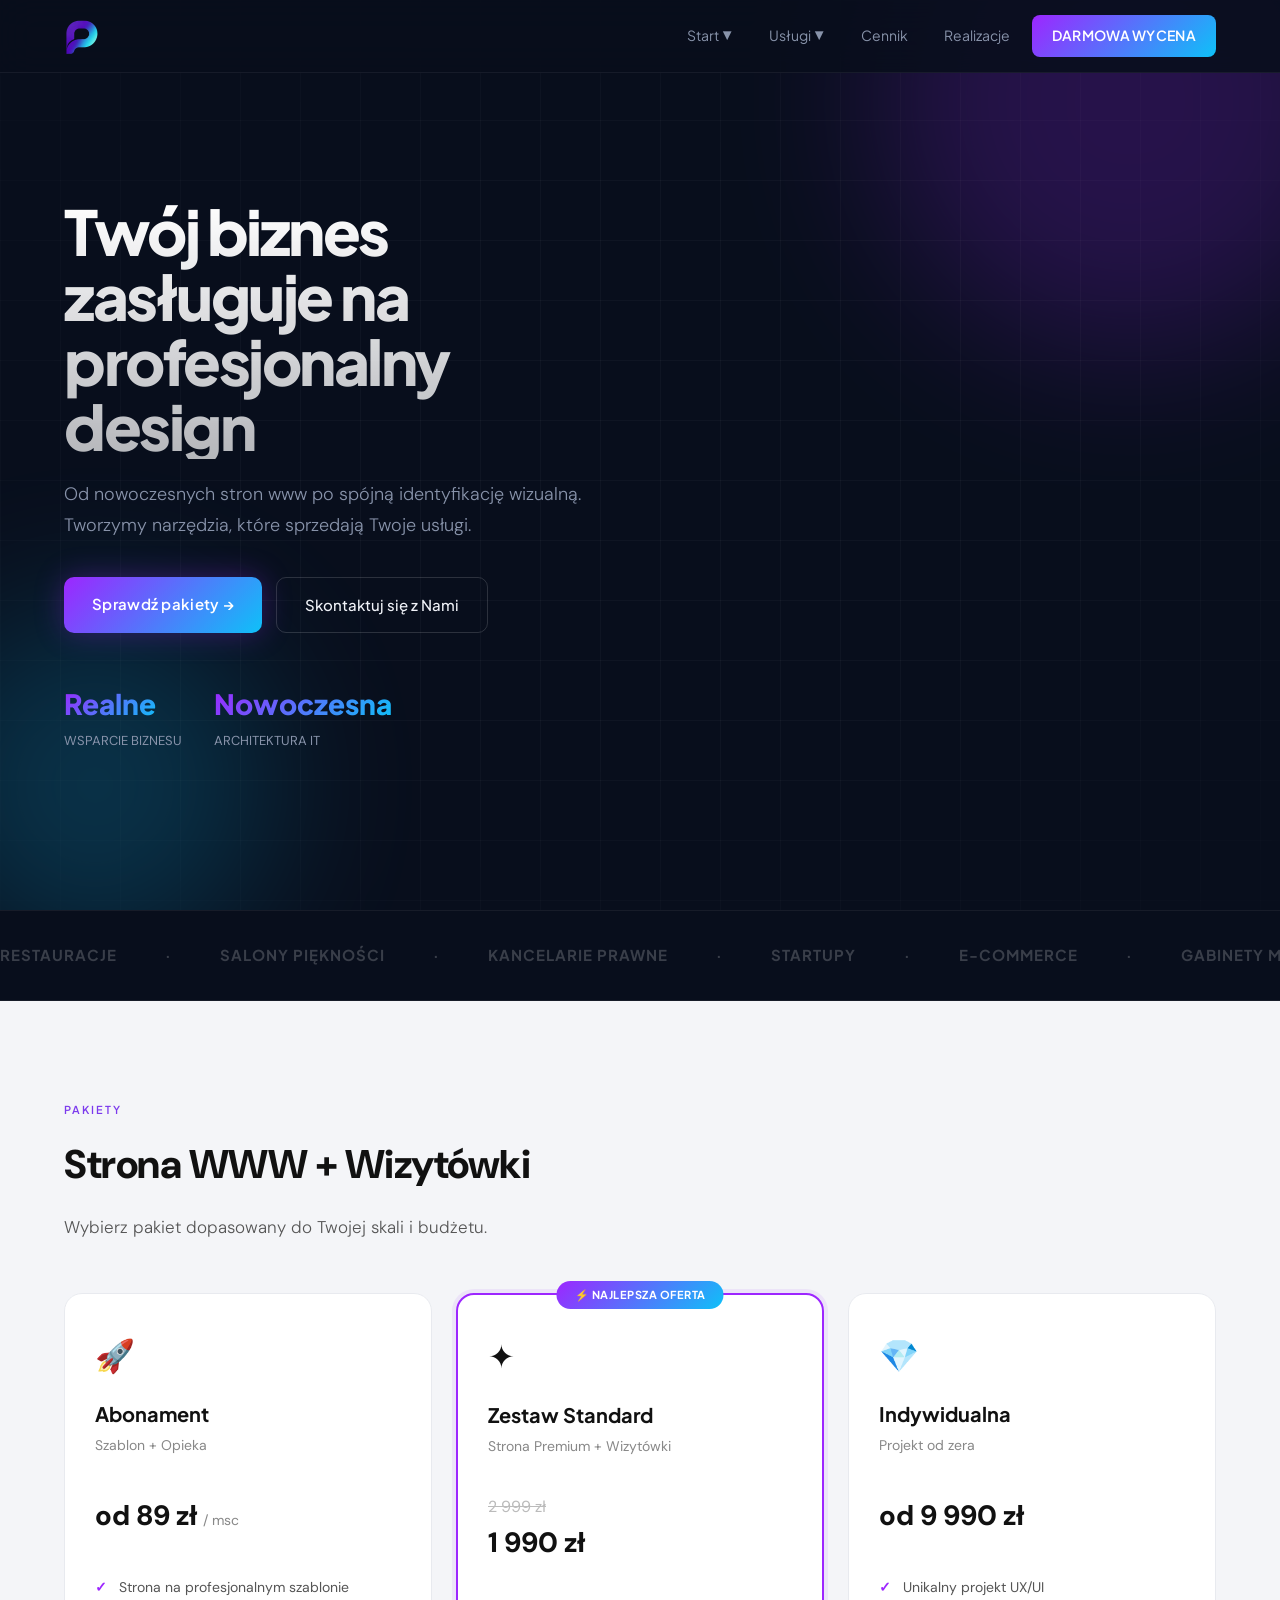
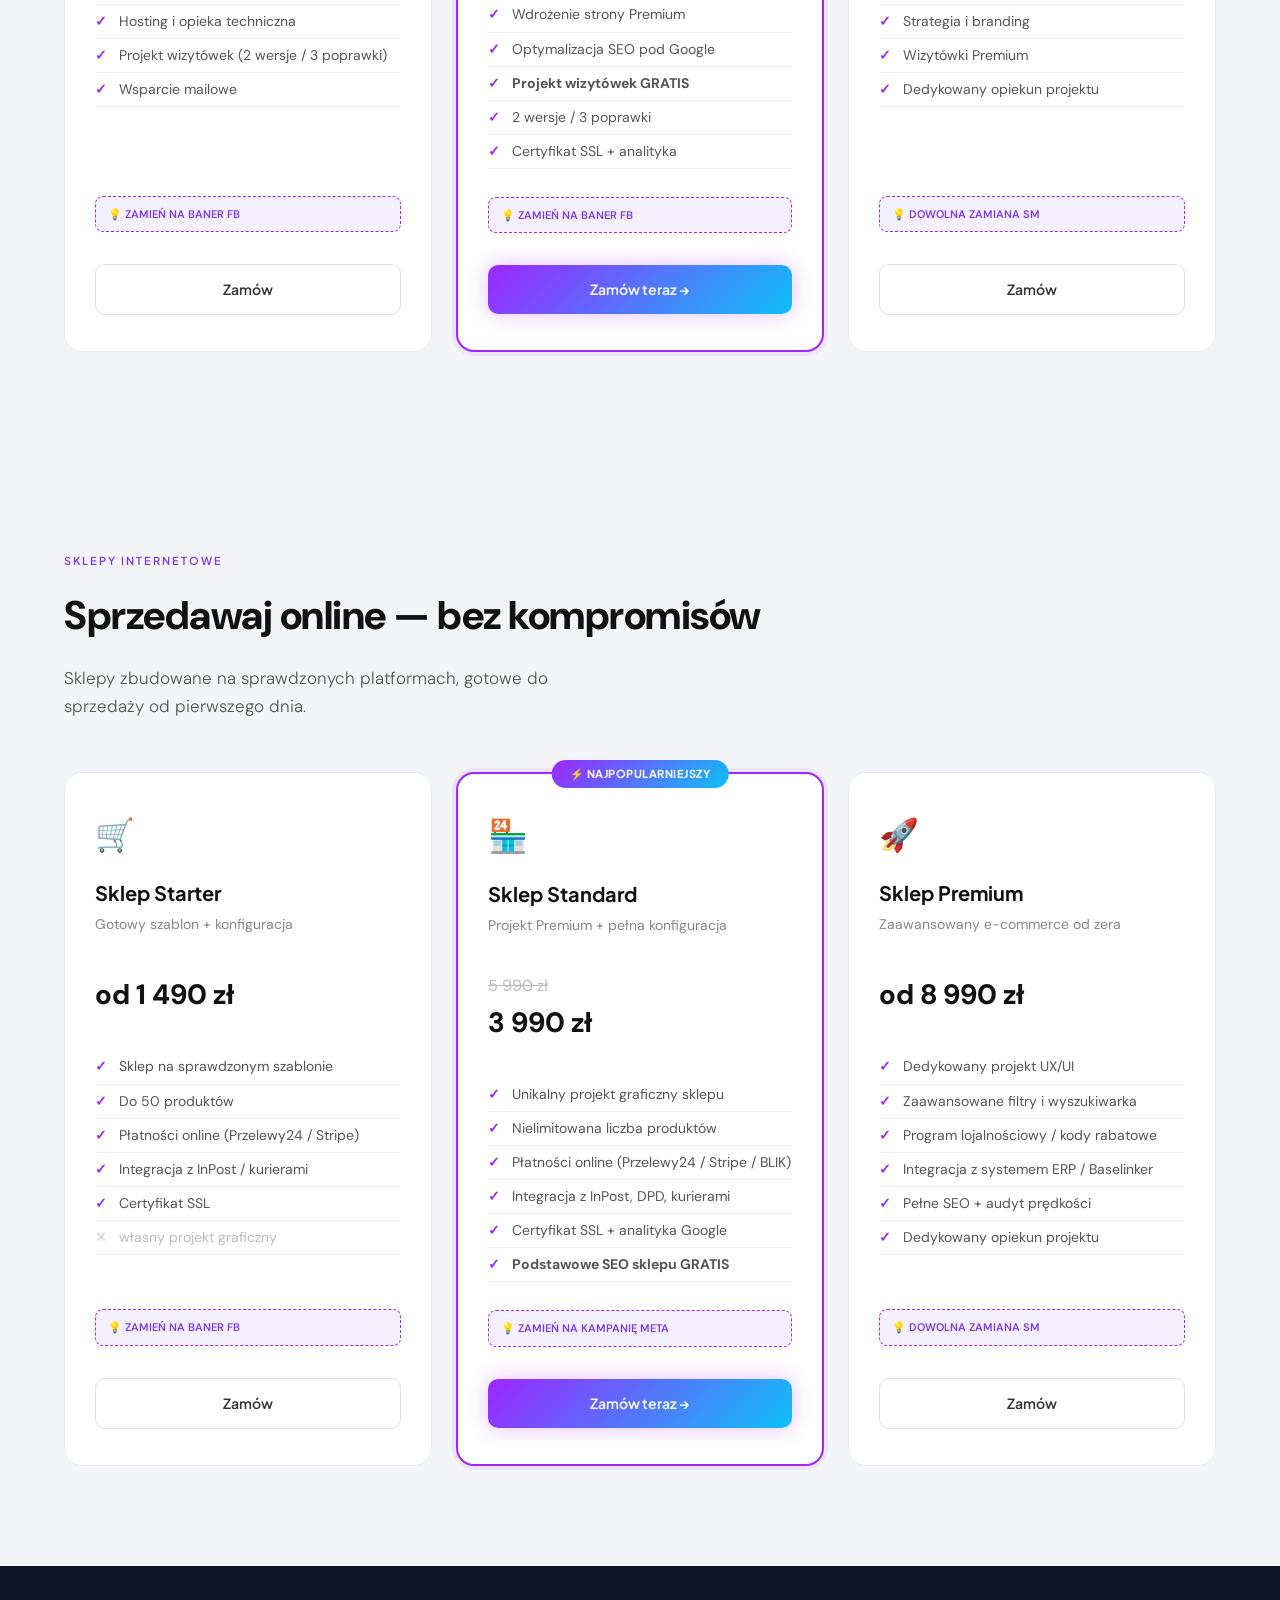
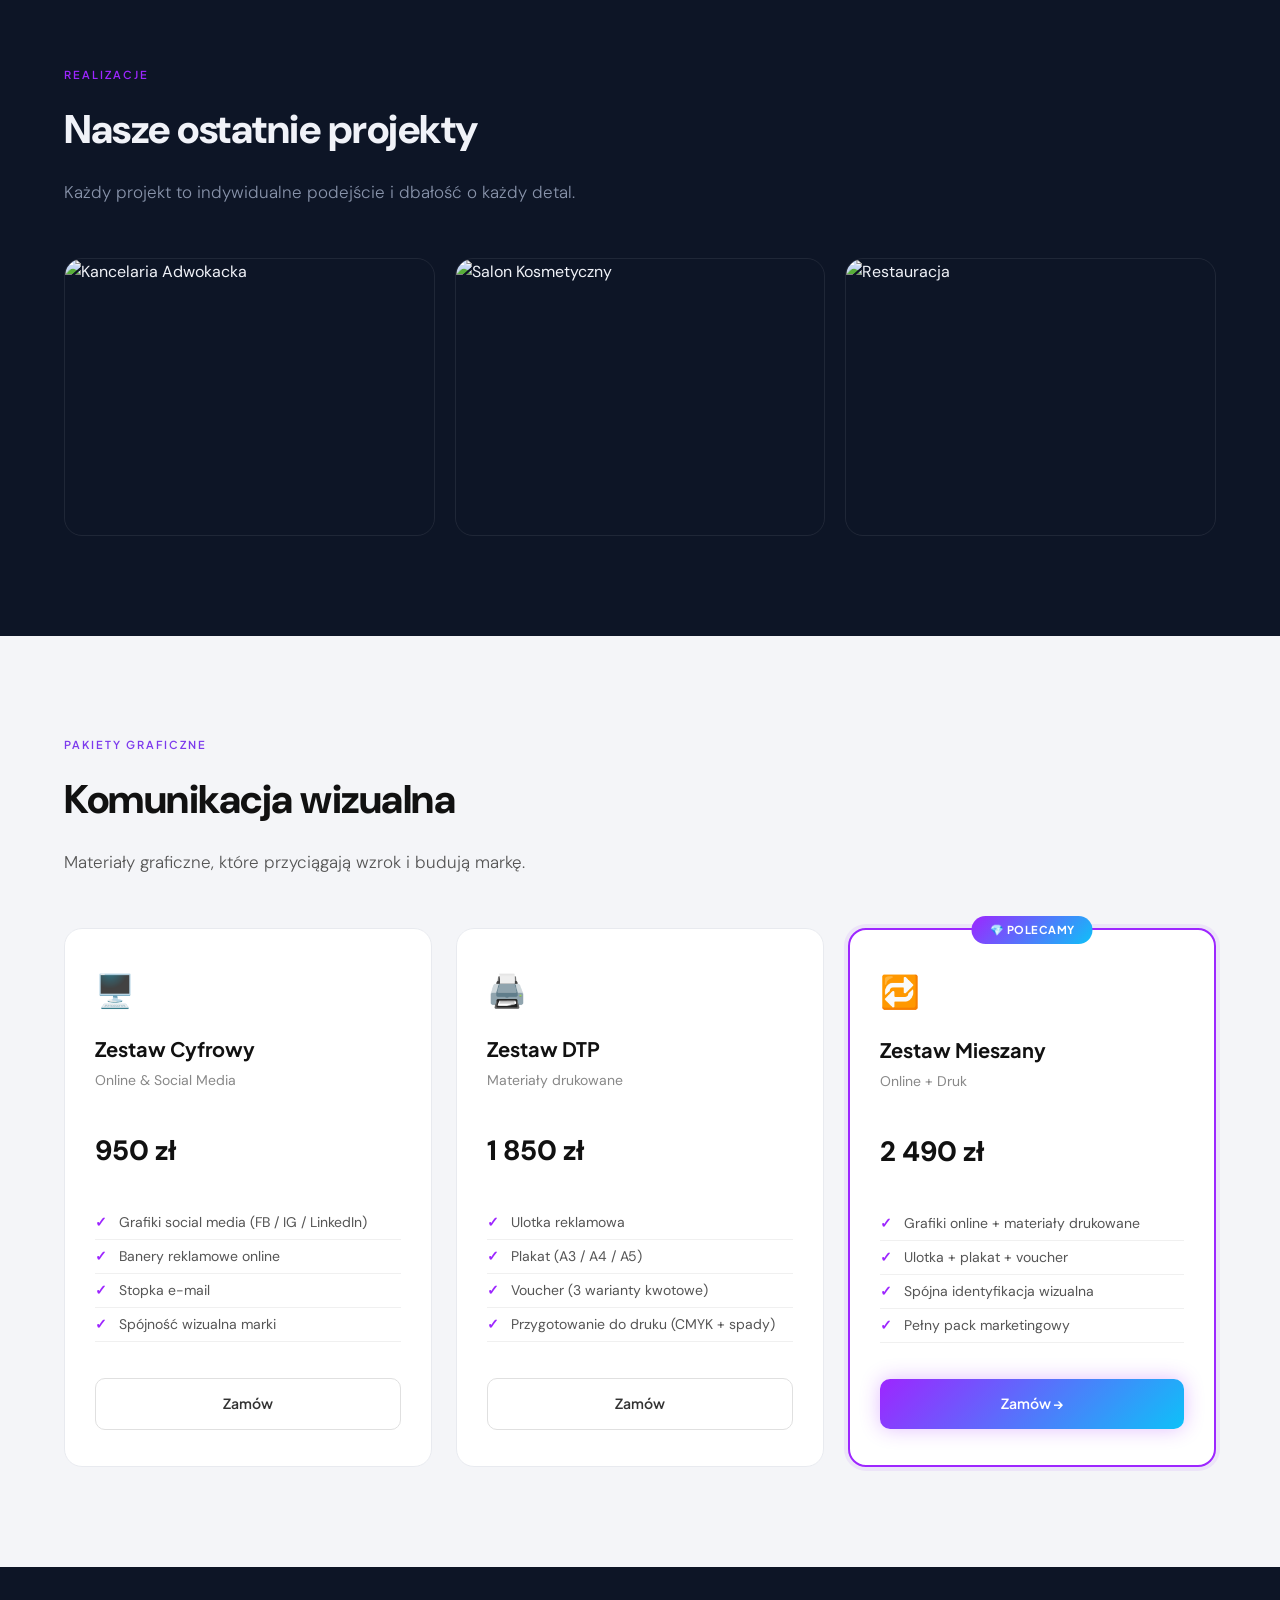
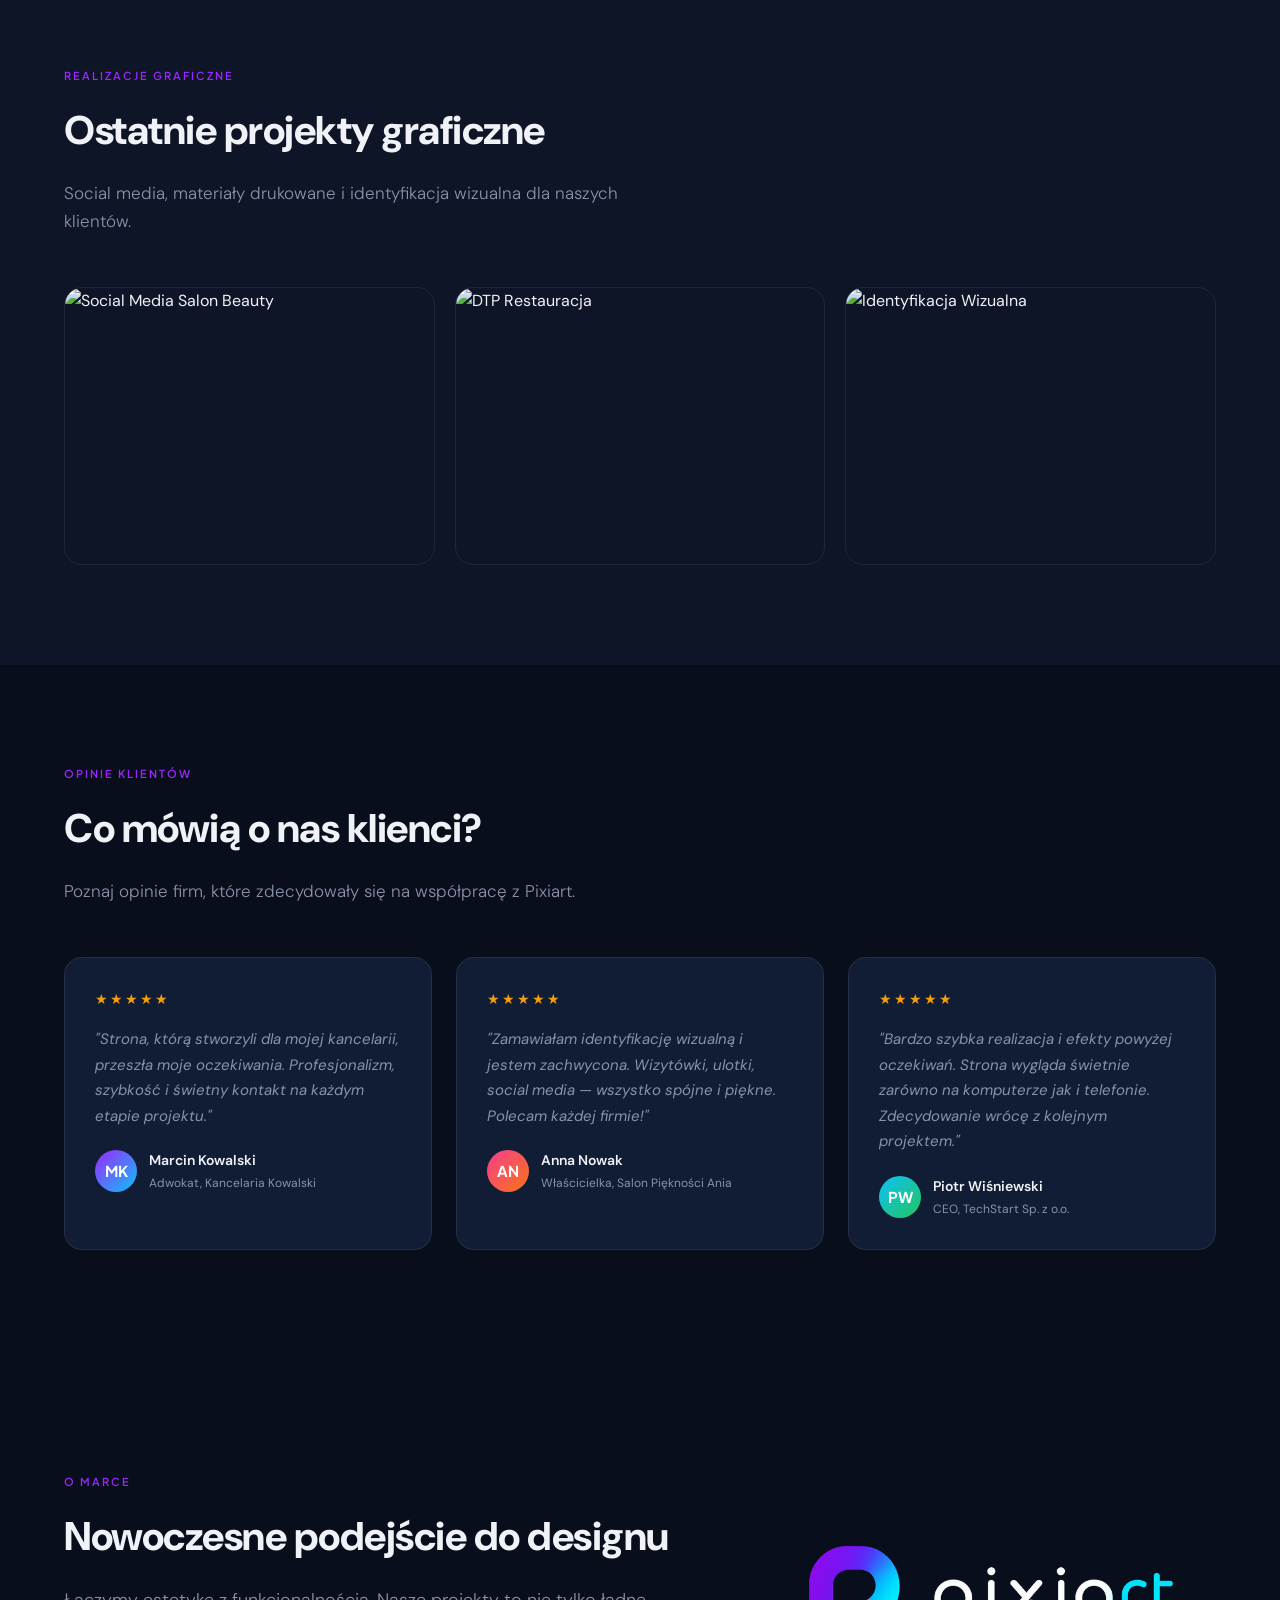
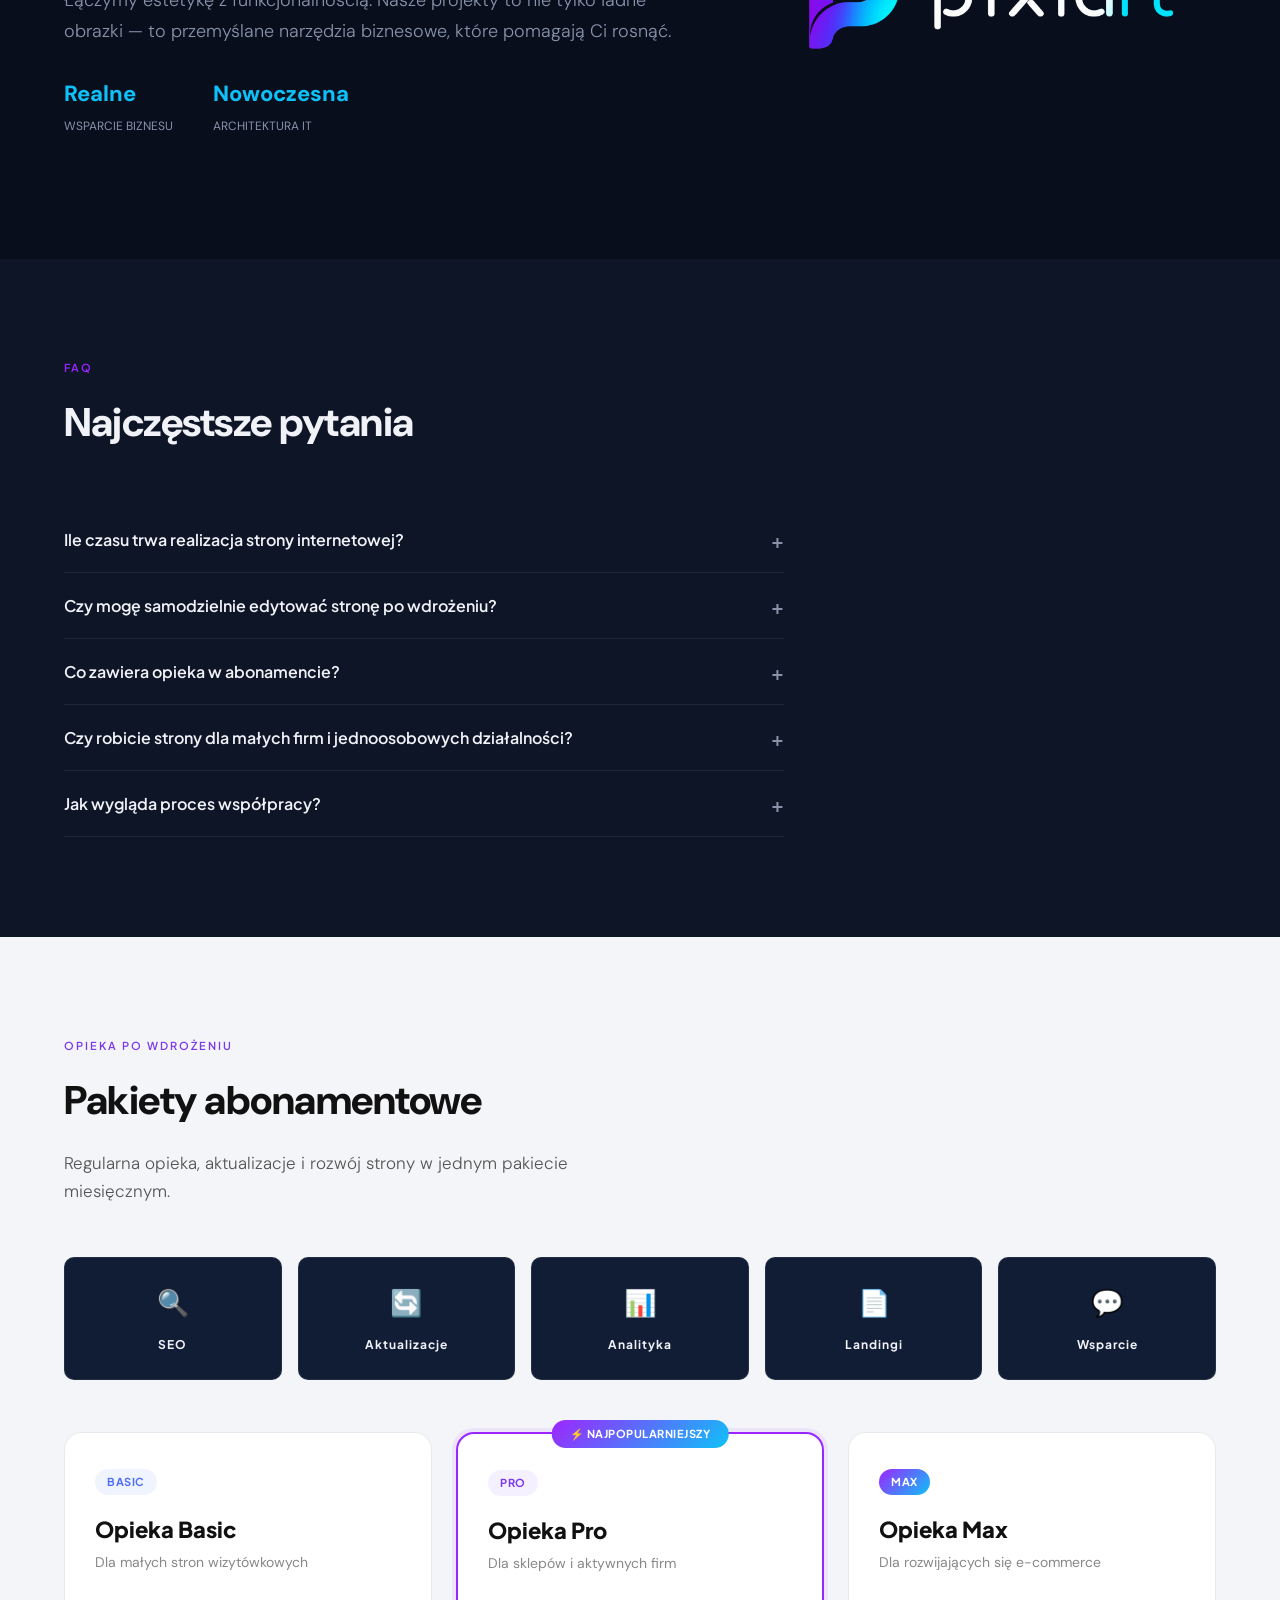
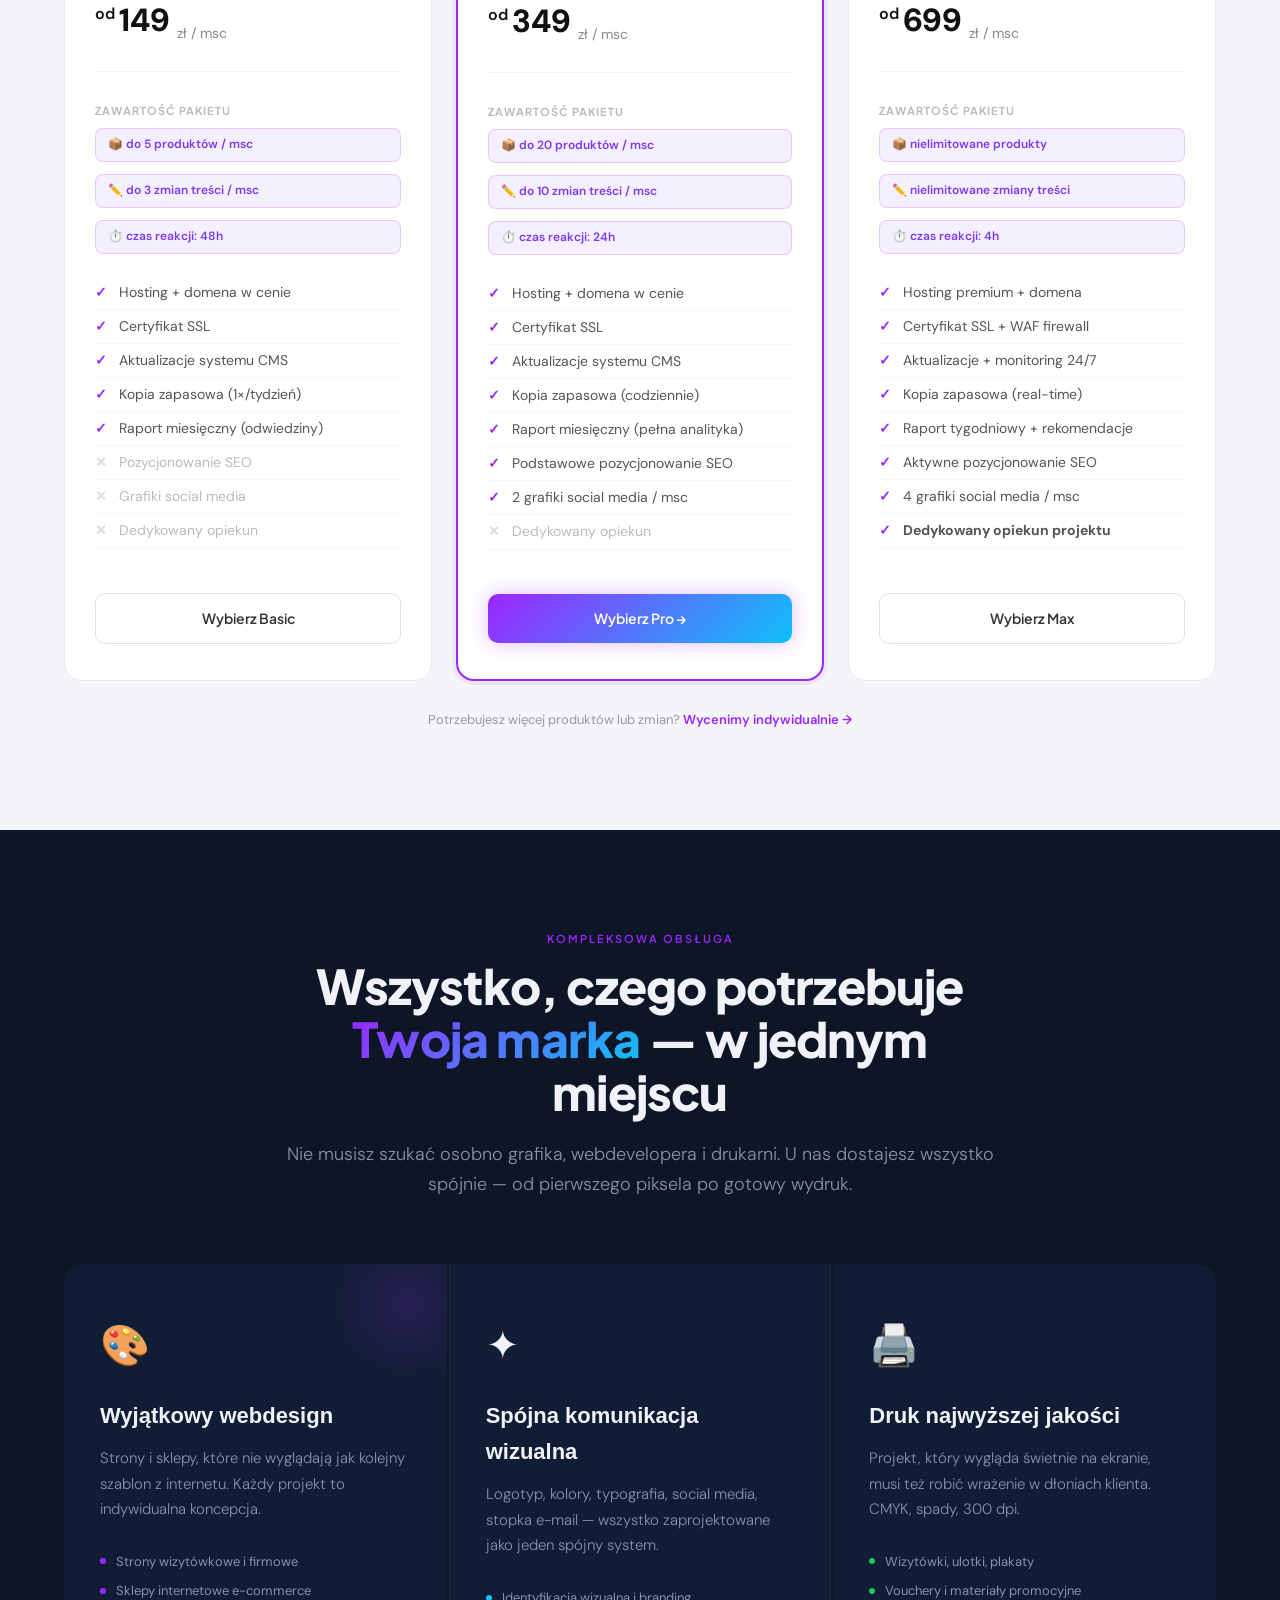
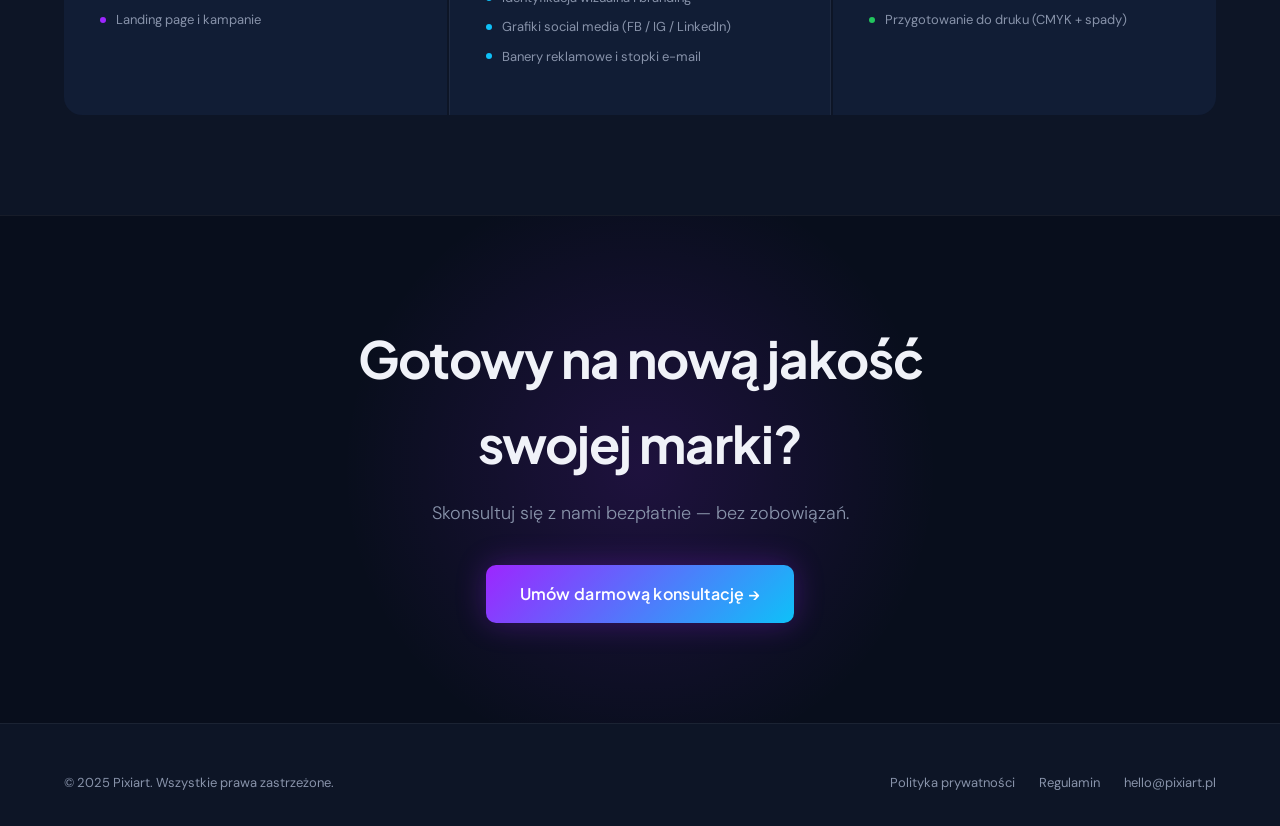
==== index.html @ 63eefca2 "no message" ====
<!DOCTYPE html>
<html lang="pl">
<head>
  <meta charset="UTF-8">
  <meta name="viewport" content="width=device-width, initial-scale=1.0">
  <meta name="description" content="Pixiart — profesjonalne strony www, identyfikacja wizualna i grafika dla firm. Nowoczesny design, który sprzedaje Twoje usługi.">
  <title>Pixiart — Design, który sprzedaje</title>
  <link rel="stylesheet" href="style.css">
</head>
<body>

<nav class="nav" id="nav">
  <div class="nav__inner">
    <a href="index.html" class="logo">
      <img src="images/sygnet.png" alt="Pixiart Logo">
    </a>
    <ul class="nav__menu">
      <li class="nav__item">
        <a href="index.html" class="nav__link">Start <small>▼</small></a>
        <ul class="dropdown-menu">
          <li><a href="#oferta">Strony WWW</a></li>
          <li><a href="#sklepy">Sklepy Online</a></li>
          <li><a href="#portfolio">Portfolio</a></li>
          <li><a href="#komunikacja">Grafika + Druk</a></li>
          <li><a href="#opinie">Opinie</a></li>
          <li><a href="#faq">Najczęstsze pytania</a></li>
          <li><a href="#wsparcie">Opieka po wdrożeniu</a></li>
        </ul>
      </li>
      <li class="nav__item">
        <a href="#" class="nav__link">Usługi <small>▼</small></a>
        <ul class="dropdown-menu">
          <li><a href="strony.html">Projektowanie Stron</a></li>
          <li><a href="sklepy.html">Sklepy E-commerce</a></li>
          <li><a href="identyfikacja.html">Grafika + Druk</a></li>
        </ul>
      </li>
      <li><a href="cennik.html" class="nav__link">Cennik</a></li>
      <li><a href="realizacje.html" class="nav__link">Realizacje</a></li>
      <li><a href="kontakt.html" class="nav__link nav__cta">DARMOWA WYCENA</a></li>
    </ul>
    <button class="hamburger" id="hamburger" aria-label="Menu">
      <span></span><span></span><span></span>
    </button>
  </div>
</nav>

<div class="mobile-menu" id="mobile-menu">
  <div style="padding:20px;border-bottom:1px solid rgba(255,255,255,0.1);margin-bottom:10px;">
    <small style="color:var(--blue);text-transform:uppercase;letter-spacing:1px;">Menu</small>
  </div>
  <a href="strony.html" class="mob-link">Strony WWW</a>
  <a href="sklepy.html" class="mob-link">Sklepy Online</a>
  <a href="identyfikacja.html" class="mob-link">Grafika + Druk</a>
  <a href="realizacje.html" class="mob-link">Realizacje</a>
  <a href="wsparcie.html" class="mob-link">Opieka i Wsparcie</a>
  <a href="#faq" class="mob-link">FAQ</a>
  <div style="margin-top:20px;padding:0 20px;">
    <a href="kontakt.html" class="mob-cta">KONTAKT →</a>
  </div>
</div>

<!-- HERO -->
<main>
<section class="hero hero--home">
  <div class="hero-bg">
    <div class="hero-orb hero-orb-1"></div>
    <div class="hero-orb hero-orb-2"></div>
    <div class="hero-grid"></div>
  </div>
  <div class="container">
    <div class="hero__inner">
      <div>
        <h1>Twój biznes zasługuje na profesjonalny design</h1>
        <p class="hero__sub">Od nowoczesnych stron www po spójną identyfikację wizualną.<br>Tworzymy narzędzia, które sprzedają Twoje usługi.</p>
        <div class="hero__actions">
          <a href="#oferta" class="btn-primary">Sprawdź pakiety →</a>
          <a href="kontakt.html" class="btn-ghost">Skontaktuj się z Nami</a>
        </div>
        <div class="hero__stats">
          <div>
            <div class="hero__stat-num"><span>Realne</span></div>
            <div class="hero__stat-label">WSPARCIE BIZNESU</div>
          </div>
          <div>
            <div class="hero__stat-num"><span>Nowoczesna</span></div>
            <div class="hero__stat-label">ARCHITEKTURA IT</div>
          </div>
        </div>
      </div>
      <div class="hero__visual" id="canvas-container"></div>
    </div>
  </div>
</section>

<!-- LOGOS -->
<div class="logos-bar">
  <div class="logos-track">
    <span>RESTAURACJE</span><span>·</span>
    <span>SALONY PIĘKNOŚCI</span><span>·</span>
    <span>KANCELARIE PRAWNE</span><span>·</span>
    <span>STARTUPY</span><span>·</span>
    <span>E-COMMERCE</span><span>·</span>
    <span>GABINETY MEDYCZNE</span><span>·</span>
    <span>ARCHITEKCI</span><span>·</span>
    <span>AGENCJE</span><span>·</span>
    <span>RESTAURACJE</span><span>·</span>
    <span>SALONY PIĘKNOŚCI</span><span>·</span>
    <span>KANCELARIE PRAWNE</span><span>·</span>
    <span>STARTUPY</span><span>·</span>
    <span>E-COMMERCE</span><span>·</span>
    <span>GABINETY MEDYCZNE</span><span>·</span>
    <span>ARCHITEKCI</span><span>·</span>
    <span>AGENCJE</span><span>·</span>
  </div>
</div>

<!-- PAKIETY WWW -->
<section class="light" id="oferta">
  <div class="container">
    <div class="reveal">
      <div class="sec-label">Pakiety</div>
      <div class="sec-title">Strona WWW + Wizytówki</div>
      <p class="sec-sub">Wybierz pakiet dopasowany do Twojej skali i budżetu.</p>
    </div>
    <div class="cards-grid reveal">
      <div class="card">
        <div class="card-icon">🚀</div>
        <h3>Abonament</h3>
        <p class="muted">Szablon + Opieka</p>
        <div class="price">od 89 zł <span style="font-size:14px;font-weight:400;color:#888">/ msc</span></div>
        <ul>
          <li>Strona na profesjonalnym szablonie</li>
          <li>Hosting i opieka techniczna</li>
          <li>Projekt wizytówek (2 wersje / 3 poprawki)</li>
          <li>Wsparcie mailowe</li>
        </ul>
        <div class="exchange">💡 ZAMIEŃ NA BANER FB</div>
        <a href="kontakt.html" class="card-btn">Zamów</a>
      </div>
      <div class="card card--featured">
        <div class="badge-top">⚡ NAJLEPSZA OFERTA</div>
        <div class="card-icon">✦</div>
        <h3>Zestaw Standard</h3>
        <p class="muted">Strona Premium + Wizytówki</p>
        <div class="price">
          <span class="old">2 999 zł</span>
          1 990 zł
        </div>
        <ul>
          <li>Wdrożenie strony Premium</li>
          <li>Optymalizacja SEO pod Google</li>
          <li><strong>Projekt wizytówek GRATIS</strong></li>
          <li>2 wersje / 3 poprawki</li>
          <li>Certyfikat SSL + analityka</li>
        </ul>
        <div class="exchange">💡 ZAMIEŃ NA BANER FB</div>
        <a href="kontakt.html" class="card-btn card-btn--primary">Zamów teraz →</a>
      </div>
      <div class="card">
        <div class="card-icon">💎</div>
        <h3>Indywidualna</h3>
        <p class="muted">Projekt od zera</p>
        <div class="price">od 9 990 zł</div>
        <ul>
          <li>Unikalny projekt UX/UI</li>
          <li>Strategia i branding</li>
          <li>Wizytówki Premium</li>
          <li>Dedykowany opiekun projektu</li>
        </ul>
        <div class="exchange">💡 DOWOLNA ZAMIANA SM</div>
        <a href="kontakt.html" class="card-btn">Zamów</a>
      </div>
    </div>
  </div>
</section>

<!-- SKLEPY INTERNETOWE -->
<section class="light" id="sklepy">
  <div class="container">
    <div class="reveal">
      <div class="sec-label">Sklepy internetowe</div>
      <div class="sec-title">Sprzedawaj online — bez kompromisów</div>
      <p class="sec-sub">Sklepy zbudowane na sprawdzonych platformach, gotowe do sprzedaży od pierwszego dnia.</p>
    </div>
    <div class="cards-grid reveal">
      <div class="card">
        <div class="card-icon">🛒</div>
        <h3>Sklep Starter</h3>
        <p class="muted">Gotowy szablon + konfiguracja</p>
        <div class="price">od 1 490 zł</div>
        <ul>
          <li>Sklep na sprawdzonym szablonie</li>
          <li>Do 50 produktów</li>
          <li>Płatności online (Przelewy24 / Stripe)</li>
          <li>Integracja z InPost / kurierami</li>
          <li>Certyfikat SSL</li>
          <li class="no">własny projekt graficzny</li>
        </ul>
        <div class="exchange">💡 ZAMIEŃ NA BANER FB</div>
        <a href="kontakt.html" class="card-btn">Zamów</a>
      </div>
      <div class="card card--featured">
        <div class="badge-top">⚡ NAJPOPULARNIEJSZY</div>
        <div class="card-icon">🏪</div>
        <h3>Sklep Standard</h3>
        <p class="muted">Projekt Premium + pełna konfiguracja</p>
        <div class="price">
          <span class="old">5 990 zł</span>
          3 990 zł
        </div>
        <ul>
          <li>Unikalny projekt graficzny sklepu</li>
          <li>Nielimitowana liczba produktów</li>
          <li>Płatności online (Przelewy24 / Stripe / BLIK)</li>
          <li>Integracja z InPost, DPD, kurierami</li>
          <li>Certyfikat SSL + analityka Google</li>
          <li><strong>Podstawowe SEO sklepu GRATIS</strong></li>
        </ul>
        <div class="exchange">💡 ZAMIEŃ NA KAMPANIĘ META</div>
        <a href="kontakt.html" class="card-btn card-btn--primary">Zamów teraz →</a>
      </div>
      <div class="card">
        <div class="card-icon">🚀</div>
        <h3>Sklep Premium</h3>
        <p class="muted">Zaawansowany e-commerce od zera</p>
        <div class="price">od 8 990 zł</div>
        <ul>
          <li>Dedykowany projekt UX/UI</li>
          <li>Zaawansowane filtry i wyszukiwarka</li>
          <li>Program lojalnościowy / kody rabatowe</li>
          <li>Integracja z systemem ERP / Baselinker</li>
          <li>Pełne SEO + audyt prędkości</li>
          <li>Dedykowany opiekun projektu</li>
        </ul>
        <div class="exchange">💡 DOWOLNA ZAMIANA SM</div>
        <a href="kontakt.html" class="card-btn">Zamów</a>
      </div>
    </div>
  </div>
</section>

<!-- PORTFOLIO -->
<section class="portfolio" id="portfolio">
  <div class="container">
    <div class="reveal">
      <div class="sec-label">Realizacje</div>
      <div class="sec-title">Nasze ostatnie projekty</div>
      <p class="sec-sub" style="color:var(--muted)">Każdy projekt to indywidualne podejście i dbałość o każdy detal.</p>
    </div>
    <div class="portfolio-grid reveal">
      <div class="portfolio-item">
        <img class="portfolio-img" src="https://images.unsplash.com/photo-1589829545856-d10d557cf95f?w=600&q=80" alt="Kancelaria Adwokacka">
        <div class="portfolio-overlay">
          <div class="portfolio-tag">Strona WWW</div>
          <h4>Kancelaria Adwokacka</h4>
          <p>Landing page + system rezerwacji</p>
        </div>
      </div>
      <div class="portfolio-item">
        <img class="portfolio-img" src="https://images.unsplash.com/photo-1522337360788-8b13dee7a37e?w=600&q=80" alt="Salon Kosmetyczny">
        <div class="portfolio-overlay">
          <div class="portfolio-tag">E-commerce</div>
          <h4>Salon Kosmetyczny</h4>
          <p>Sklep online + identyfikacja wizualna</p>
        </div>
      </div>
      <div class="portfolio-item">
        <img class="portfolio-img" src="https://images.unsplash.com/photo-1414235077428-338989a2e8c0?w=600&q=80" alt="Restauracja">
        <div class="portfolio-overlay">
          <div class="portfolio-tag">Branding</div>
          <h4>Restauracja</h4>
          <p>Identyfikacja wizualna 360°</p>
        </div>
      </div>
    </div>
  </div>
</section>

<!-- GRAFIKA -->
<section class="light" id="komunikacja">
  <div class="container">
    <div class="reveal">
      <div class="sec-label">Pakiety graficzne</div>
      <div class="sec-title">Komunikacja wizualna</div>
      <p class="sec-sub">Materiały graficzne, które przyciągają wzrok i budują markę.</p>
    </div>
    <div class="grafika-cards reveal">
      <div class="card">
        <div class="card-icon">🖥️</div>
        <h3>Zestaw Cyfrowy</h3>
        <p class="muted">Online & Social Media</p>
        <div class="price">950 zł</div>
        <ul>
          <li>Grafiki social media (FB / IG / LinkedIn)</li>
          <li>Banery reklamowe online</li>
          <li>Stopka e-mail</li>
          <li>Spójność wizualna marki</li>
        </ul>
        <a href="kontakt.html" class="card-btn">Zamów</a>
      </div>
      <div class="card">
        <div class="card-icon">🖨️</div>
        <h3>Zestaw DTP</h3>
        <p class="muted">Materiały drukowane</p>
        <div class="price">1 850 zł</div>
        <ul>
          <li>Ulotka reklamowa</li>
          <li>Plakat (A3 / A4 / A5)</li>
          <li>Voucher (3 warianty kwotowe)</li>
          <li>Przygotowanie do druku (CMYK + spady)</li>
        </ul>
        <a href="kontakt.html" class="card-btn">Zamów</a>
      </div>
      <div class="card card--featured">
        <div class="badge-top">💎 POLECAMY</div>
        <div class="card-icon">🔁</div>
        <h3>Zestaw Mieszany</h3>
        <p class="muted">Online + Druk</p>
        <div class="price">2 490 zł</div>
        <ul>
          <li>Grafiki online + materiały drukowane</li>
          <li>Ulotka + plakat + voucher</li>
          <li>Spójna identyfikacja wizualna</li>
          <li>Pełny pack marketingowy</li>
        </ul>
        <a href="kontakt.html" class="card-btn card-btn--primary">Zamów →</a>
      </div>
    </div>
  </div>
</section>

<!-- PORTFOLIO GRAFIKA -->
<section class="portfolio" id="portfolio-grafika">
  <div class="container">
    <div class="reveal">
      <div class="sec-label">Realizacje graficzne</div>
      <div class="sec-title">Ostatnie projekty graficzne</div>
      <p class="sec-sub" style="color:var(--muted)">Social media, materiały drukowane i identyfikacja wizualna dla naszych klientów.</p>
    </div>
    <div class="portfolio-grid reveal">
      <div class="portfolio-item">
        <img class="portfolio-img" src="https://images.unsplash.com/photo-1611532736597-de2d4265fba3?w=600&q=80" alt="Social Media Salon Beauty">
        <div class="portfolio-overlay">
          <div class="portfolio-tag">Social Media</div>
          <h4>Zestaw Cyfrowy — Salon Beauty</h4>
          <p>FB / IG / LinkedIn + stopka e-mail</p>
        </div>
      </div>
      <div class="portfolio-item">
        <img class="portfolio-img" src="https://images.unsplash.com/photo-1572021335469-31706a17aaef?w=600&q=80" alt="DTP Restauracja">
        <div class="portfolio-overlay">
          <div class="portfolio-tag">DTP / Druk</div>
          <h4>Zestaw DTP — Restauracja</h4>
          <p>Ulotka A5 + voucher + plakat</p>
        </div>
      </div>
      <div class="portfolio-item">
        <img class="portfolio-img" src="https://images.unsplash.com/photo-1634084462412-b54873c0a56d?w=600&q=80" alt="Identyfikacja Wizualna">
        <div class="portfolio-overlay">
          <div class="portfolio-tag">Branding</div>
          <h4>Identyfikacja wizualna — Gabinet</h4>
          <p>Logo + kolory + wizytówki + social media</p>
        </div>
      </div>
    </div>
  </div>
</section>

<!-- OPINIE -->
<section class="reviews" id="opinie">
  <div class="container">
    <div class="reveal">
      <div class="sec-label">Opinie klientów</div>
      <div class="sec-title">Co mówią o nas klienci?</div>
      <p class="sec-sub" style="color:var(--muted)">Poznaj opinie firm, które zdecydowały się na współpracę z Pixiart.</p>
    </div>
    <div class="reviews-grid reveal">
      <div class="review-card">
        <div class="stars">★★★★★</div>
        <p class="review-text">"Strona, którą stworzyli dla mojej kancelarii, przeszła moje oczekiwania. Profesjonalizm, szybkość i świetny kontakt na każdym etapie projektu."</p>
        <div class="reviewer">
          <div class="reviewer-avatar" style="background:linear-gradient(135deg,#9d26ff,#0ec1f8)">MK</div>
          <div>
            <div class="reviewer-name">Marcin Kowalski</div>
            <div class="reviewer-role">Adwokat, Kancelaria Kowalski</div>
          </div>
        </div>
      </div>
      <div class="review-card">
        <div class="stars">★★★★★</div>
        <p class="review-text">"Zamawiałam identyfikację wizualną i jestem zachwycona. Wizytówki, ulotki, social media — wszystko spójne i piękne. Polecam każdej firmie!"</p>
        <div class="reviewer">
          <div class="reviewer-avatar" style="background:linear-gradient(135deg,#f43f8e,#f97316)">AN</div>
          <div>
            <div class="reviewer-name">Anna Nowak</div>
            <div class="reviewer-role">Właścicielka, Salon Piękności Ania</div>
          </div>
        </div>
      </div>
      <div class="review-card">
        <div class="stars">★★★★★</div>
        <p class="review-text">"Bardzo szybka realizacja i efekty powyżej oczekiwań. Strona wygląda świetnie zarówno na komputerze jak i telefonie. Zdecydowanie wrócę z kolejnym projektem."</p>
        <div class="reviewer">
          <div class="reviewer-avatar" style="background:linear-gradient(135deg,#0ec1f8,#22c55e)">PW</div>
          <div>
            <div class="reviewer-name">Piotr Wiśniewski</div>
            <div class="reviewer-role">CEO, TechStart Sp. z o.o.</div>
          </div>
        </div>
      </div>
    </div>
  </div>
</section>

<!-- O MARCE — bento logo card -->
<section style="padding:100px 0;background:var(--bg);">
  <div class="container">
    <div style="display:grid;grid-template-columns:1.2fr 0.8fr;gap:80px;align-items:center;" class="reveal about-grid">
      <div>
        <div class="sec-label">O marce</div>
        <div class="sec-title">Nowoczesne podejście do designu</div>
        <p style="color:var(--muted);font-size:18px;font-weight:300;line-height:1.7;margin-bottom:30px;">
          Łączymy estetykę z funkcjonalnością. Nasze projekty to nie tylko ładne obrazki — to przemyślane narzędzia biznesowe, które pomagają Ci rosnąć.
        </p>
        <div class="about__stats">
          <div class="stat">
            <span class="stat__number">Realne</span>
            <span class="stat__label">Wsparcie biznesu</span>
          </div>
          <div class="stat">
            <span class="stat__number" style="color:var(--blue)">Nowoczesna</span>
            <span class="stat__label">Architektura IT</span>
          </div>
        </div>
      </div>
      <!-- BENTO LOGO CARD -->
      <div style="display:flex;justify-content:center;align-items:center;">
        <div class="bento-logo-card">
          <img class="about__logo-styl" src="images/logo.png" alt="Pixiart">
        </div>
      </div>
    </div>
  </div>
</section>

<!-- FAQ -->
<section class="faq" id="faq">
  <div class="container">
    <div class="reveal">
      <div class="sec-label">FAQ</div>
      <div class="sec-title">Najczęstsze pytania</div>
    </div>
    <div class="faq-list reveal">
      <div class="faq-item">
        <button class="faq-q" onclick="toggleFaq(this)">Ile czasu trwa realizacja strony internetowej?<span class="faq-icon">+</span></button>
        <div class="faq-a"><div class="faq-a-inner">Standardowa strona www realizowana jest w ciągu 7–14 dni roboczych od momentu dostarczenia materiałów. Projekty indywidualne wyceniamy i ustalamy harmonogram indywidualnie — zazwyczaj 3–6 tygodni.</div></div>
      </div>
      <div class="faq-item">
        <button class="faq-q" onclick="toggleFaq(this)">Czy mogę samodzielnie edytować stronę po wdrożeniu?<span class="faq-icon">+</span></button>
        <div class="faq-a"><div class="faq-a-inner">Tak — wszystkie strony dostarczamy z przyjaznym panelem administracyjnym (CMS), który pozwala edytować treści, zdjęcia i ceny bez żadnej wiedzy technicznej. Dodatkowo przeszkolimy Cię z obsługi w ramach projektu.</div></div>
      </div>
      <div class="faq-item">
        <button class="faq-q" onclick="toggleFaq(this)">Co zawiera opieka w abonamencie?<span class="faq-icon">+</span></button>
        <div class="faq-a"><div class="faq-a-inner">W ramach abonamentu zapewniamy: hosting i domeny, regularne aktualizacje systemu, kopie zapasowe, certyfikat SSL, wsparcie mailowe i drobne zmiany na stronie (do 1h/msc). Większe modyfikacje wyceniamy oddzielnie.</div></div>
      </div>
      <div class="faq-item">
        <button class="faq-q" onclick="toggleFaq(this)">Czy robicie strony dla małych firm i jednoosobowych działalności?<span class="faq-icon">+</span></button>
        <div class="faq-a"><div class="faq-a-inner">Oczywiście! Spora część naszych klientów to właśnie JDG i małe firmy. Rozumiemy potrzeby i budżety małych przedsiębiorców — dlatego oferujemy elastyczne pakiety i możliwość rozłożenia płatności na raty.</div></div>
      </div>
      <div class="faq-item">
        <button class="faq-q" onclick="toggleFaq(this)">Jak wygląda proces współpracy?<span class="faq-icon">+</span></button>
        <div class="faq-a"><div class="faq-a-inner">Zaczynamy od bezpłatnej konsultacji, gdzie poznajemy Twoje potrzeby. Następnie przygotowujemy wycenę i brief. Po akceptacji: projekt graficzny → Twoja akceptacja → wdrożenie → testy → publikacja. Na każdym etapie masz pełny wgląd i możliwość zgłaszania poprawek.</div></div>
      </div>
    </div>
  </div>
</section>

<!-- WSPARCIE -->
<section class="light" id="wsparcie">
  <div class="container">
    <div class="reveal">
      <div class="sec-label">Opieka po wdrożeniu</div>
      <div class="sec-title">Pakiety abonamentowe</div>
      <p class="sec-sub">Regularna opieka, aktualizacje i rozwój strony w jednym pakiecie miesięcznym.</p>
    </div>
    <div class="wsparcie-grid reveal" style="margin-bottom:52px;">
      <div class="wsparcie-box"><div class="w-icon">🔍</div><div class="w-label">SEO</div></div>
      <div class="wsparcie-box"><div class="w-icon">🔄</div><div class="w-label">Aktualizacje</div></div>
      <div class="wsparcie-box"><div class="w-icon">📊</div><div class="w-label">Analityka</div></div>
      <div class="wsparcie-box"><div class="w-icon">📄</div><div class="w-label">Landingi</div></div>
      <div class="wsparcie-box"><div class="w-icon">💬</div><div class="w-label">Wsparcie</div></div>
    </div>
    <div class="care-cards reveal">
      <div class="care-card">
        <div class="care-tag care-tag--basic">BASIC</div>
        <h3>Opieka Basic</h3>
        <p class="care-sub">Dla małych stron wizytówkowych</p>
        <div class="care-price"><sup>od </sup>149 <sub>zł / msc</sub></div>
        <div class="care-divider"></div>
        <div class="care-section-label">Zawartość pakietu</div>
        <div class="care-limits">
          <div class="care-limit">📦 do 5 produktów / msc</div>
          <div class="care-limit">✏️ do 3 zmian treści / msc</div>
          <div class="care-limit">⏱️ czas reakcji: 48h</div>
        </div>
        <ul class="care-list">
          <li>Hosting + domena w cenie</li>
          <li>Certyfikat SSL</li>
          <li>Aktualizacje systemu CMS</li>
          <li>Kopia zapasowa (1×/tydzień)</li>
          <li>Raport miesięczny (odwiedziny)</li>
          <li class="no">Pozycjonowanie SEO</li>
          <li class="no">Grafiki social media</li>
          <li class="no">Dedykowany opiekun</li>
        </ul>
        <a href="kontakt.html" class="card-btn">Wybierz Basic</a>
      </div>
      <div class="care-card care-card--featured">
        <div class="badge-top">⚡ NAJPOPULARNIEJSZY</div>
        <div class="care-tag care-tag--pro">PRO</div>
        <h3>Opieka Pro</h3>
        <p class="care-sub">Dla sklepów i aktywnych firm</p>
        <div class="care-price"><sup>od </sup>349 <sub>zł / msc</sub></div>
        <div class="care-divider"></div>
        <div class="care-section-label">Zawartość pakietu</div>
        <div class="care-limits">
          <div class="care-limit">📦 do 20 produktów / msc</div>
          <div class="care-limit">✏️ do 10 zmian treści / msc</div>
          <div class="care-limit">⏱️ czas reakcji: 24h</div>
        </div>
        <ul class="care-list">
          <li>Hosting + domena w cenie</li>
          <li>Certyfikat SSL</li>
          <li>Aktualizacje systemu CMS</li>
          <li>Kopia zapasowa (codziennie)</li>
          <li>Raport miesięczny (pełna analityka)</li>
          <li>Podstawowe pozycjonowanie SEO</li>
          <li>2 grafiki social media / msc</li>
          <li class="no">Dedykowany opiekun</li>
        </ul>
        <a href="kontakt.html" class="card-btn card-btn--primary">Wybierz Pro →</a>
      </div>
      <div class="care-card">
        <div class="care-tag care-tag--max">MAX</div>
        <h3>Opieka Max</h3>
        <p class="care-sub">Dla rozwijających się e-commerce</p>
        <div class="care-price"><sup>od </sup>699 <sub>zł / msc</sub></div>
        <div class="care-divider"></div>
        <div class="care-section-label">Zawartość pakietu</div>
        <div class="care-limits">
          <div class="care-limit">📦 nielimitowane produkty</div>
          <div class="care-limit">✏️ nielimitowane zmiany treści</div>
          <div class="care-limit">⏱️ czas reakcji: 4h</div>
        </div>
        <ul class="care-list">
          <li>Hosting premium + domena</li>
          <li>Certyfikat SSL + WAF firewall</li>
          <li>Aktualizacje + monitoring 24/7</li>
          <li>Kopia zapasowa (real-time)</li>
          <li>Raport tygodniowy + rekomendacje</li>
          <li>Aktywne pozycjonowanie SEO</li>
          <li>4 grafiki social media / msc</li>
          <li><strong>Dedykowany opiekun projektu</strong></li>
        </ul>
        <a href="kontakt.html" class="card-btn">Wybierz Max</a>
      </div>
    </div>
    <p class="reveal" style="text-align:center;color:#999;font-size:13px;margin-top:28px">
      Potrzebujesz więcej produktów lub zmian? <a href="kontakt.html" style="color:#9d26ff;font-weight:600;text-decoration:none">Wycenimy indywidualnie →</a>
    </p>
  </div>
</section>

<!-- PODSUMOWANIE -->
<section style="background:var(--bg2);padding:100px 0;overflow:hidden;">
  <div class="container">
    <div class="reveal" style="text-align:center;max-width:720px;margin:0 auto 64px;">
      <div class="sec-label" style="display:flex;justify-content:center;">Kompleksowa obsługa</div>
      <h2 style="font-size:clamp(28px,4vw,48px);font-weight:800;letter-spacing:-.8px;color:var(--text);margin-bottom:20px;line-height:1.1;">
        Wszystko, czego potrzebuje<br>
        <span style="background:var(--grad);-webkit-background-clip:text;-webkit-text-fill-color:transparent;">Twoja marka</span>
        — w jednym miejscu
      </h2>
      <p style="color:var(--muted);font-size:18px;font-weight:300;line-height:1.7;">
        Nie musisz szukać osobno grafika, webdevelopera i drukarni. U nas dostajesz wszystko spójnie — od pierwszego piksela po gotowy wydruk.
      </p>
    </div>
    <div class="reveal" style="display:grid;grid-template-columns:repeat(3,1fr);gap:2px;border-radius:var(--radius);overflow:hidden;">
      <div style="background:var(--surface);padding:48px 36px;position:relative;overflow:hidden;transition:.3s;" onmouseenter="this.style.background='#16254a'" onmouseleave="this.style.background='var(--surface)'">
        <div style="position:absolute;top:-40px;right:-40px;width:160px;height:160px;border-radius:50%;background:radial-gradient(circle,rgba(157,38,255,.15) 0%,transparent 70%);pointer-events:none;"></div>
        <div style="font-size:40px;margin-bottom:20px;">🎨</div>
        <h3 style="font-family:'Syne',sans-serif;font-size:22px;font-weight:800;margin-bottom:12px;color:var(--text);">Wyjątkowy webdesign</h3>
        <p style="color:var(--muted);font-size:15px;line-height:1.7;font-weight:300;">Strony i sklepy, które nie wyglądają jak kolejny szablon z internetu. Każdy projekt to indywidualna koncepcja.</p>
        <div style="margin-top:28px;display:flex;flex-direction:column;gap:8px;">
          <div style="display:flex;align-items:center;gap:10px;font-size:13px;color:var(--muted);"><span style="width:6px;height:6px;border-radius:50%;background:var(--accent);flex-shrink:0;"></span>Strony wizytówkowe i firmowe</div>
          <div style="display:flex;align-items:center;gap:10px;font-size:13px;color:var(--muted);"><span style="width:6px;height:6px;border-radius:50%;background:var(--accent);flex-shrink:0;"></span>Sklepy internetowe e-commerce</div>
          <div style="display:flex;align-items:center;gap:10px;font-size:13px;color:var(--muted);"><span style="width:6px;height:6px;border-radius:50%;background:var(--accent);flex-shrink:0;"></span>Landing page i kampanie</div>
        </div>
      </div>
      <div style="background:var(--surface);padding:48px 36px;position:relative;overflow:hidden;border-left:1px solid rgba(255,255,255,.06);border-right:1px solid rgba(255,255,255,.06);transition:.3s;" onmouseenter="this.style.background='#16254a'" onmouseleave="this.style.background='var(--surface)'">
        <div style="font-size:40px;margin-bottom:20px;">✦</div>
        <h3 style="font-family:'Syne',sans-serif;font-size:22px;font-weight:800;margin-bottom:12px;color:var(--text);">Spójna komunikacja wizualna</h3>
        <p style="color:var(--muted);font-size:15px;line-height:1.7;font-weight:300;">Logotyp, kolory, typografia, social media, stopka e-mail — wszystko zaprojektowane jako jeden spójny system.</p>
        <div style="margin-top:28px;display:flex;flex-direction:column;gap:8px;">
          <div style="display:flex;align-items:center;gap:10px;font-size:13px;color:var(--muted);"><span style="width:6px;height:6px;border-radius:50%;background:var(--blue);flex-shrink:0;"></span>Identyfikacja wizualna i branding</div>
          <div style="display:flex;align-items:center;gap:10px;font-size:13px;color:var(--muted);"><span style="width:6px;height:6px;border-radius:50%;background:var(--blue);flex-shrink:0;"></span>Grafiki social media (FB / IG / LinkedIn)</div>
          <div style="display:flex;align-items:center;gap:10px;font-size:13px;color:var(--muted);"><span style="width:6px;height:6px;border-radius:50%;background:var(--blue);flex-shrink:0;"></span>Banery reklamowe i stopki e-mail</div>
        </div>
      </div>
      <div style="background:var(--surface);padding:48px 36px;position:relative;overflow:hidden;transition:.3s;" onmouseenter="this.style.background='#16254a'" onmouseleave="this.style.background='var(--surface)'">
        <div style="font-size:40px;margin-bottom:20px;">🖨️</div>
        <h3 style="font-family:'Syne',sans-serif;font-size:22px;font-weight:800;margin-bottom:12px;color:var(--text);">Druk najwyższej jakości</h3>
        <p style="color:var(--muted);font-size:15px;line-height:1.7;font-weight:300;">Projekt, który wygląda świetnie na ekranie, musi też robić wrażenie w dłoniach klienta. CMYK, spady, 300 dpi.</p>
        <div style="margin-top:28px;display:flex;flex-direction:column;gap:8px;">
          <div style="display:flex;align-items:center;gap:10px;font-size:13px;color:var(--muted);"><span style="width:6px;height:6px;border-radius:50%;background:#22c55e;flex-shrink:0;"></span>Wizytówki, ulotki, plakaty</div>
          <div style="display:flex;align-items:center;gap:10px;font-size:13px;color:var(--muted);"><span style="width:6px;height:6px;border-radius:50%;background:#22c55e;flex-shrink:0;"></span>Vouchery i materiały promocyjne</div>
          <div style="display:flex;align-items:center;gap:10px;font-size:13px;color:var(--muted);"><span style="width:6px;height:6px;border-radius:50%;background:#22c55e;flex-shrink:0;"></span>Przygotowanie do druku (CMYK + spady)</div>
        </div>
      </div>
    </div>
  </div>
</section>

<!-- FOOTER CTA -->
<section class="footer-cta" id="kontakt">
  <div class="footer-cta-orb"></div>
  <div class="container" style="position:relative">
    <div class="reveal">
      <h2>Gotowy na nową jakość<br>swojej marki?</h2>
      <p>Skonsultuj się z nami bezpłatnie — bez zobowiązań.</p>
      <a href="mailto:hello@pixiart.pl" class="btn-primary" style="font-size:16px;padding:16px 34px">Umów darmową konsultację →</a>
    </div>
  </div>
</section>

<!-- FOOTER -->
<footer>
  <div class="container">
    <div class="footer-inner">
      <div class="footer-copy">© 2025 Pixiart. Wszystkie prawa zastrzeżone.</div>
      <div class="footer-links">
        <a href="#">Polityka prywatności</a>
        <a href="#">Regulamin</a>
        <a href="mailto:hello@pixiart.pl">hello@pixiart.pl</a>
      </div>
    </div>
  </div>
</footer>
</main>

<style>
@media(max-width:960px){
  .about-grid{grid-template-columns:1fr!important;gap:40px!important;text-align:center;}
}
</style>
<script src="main.js"></script>
<script type="module" src="app.js"></script>
</body>
</html>
---- style.css ----
/* ═══════════════════════════════════════════════
   ZMIENNE & RESET
════════════════════════════════════════════════ */
@import url('https://fonts.googleapis.com/css2?family=Nunito:wght@400;600;700;800;900&family=DM+Sans:ital,wght@0,300;0,400;0,500;1,300&display=swap');
@import url('https://fonts.googleapis.com/css2?family=Plus+Jakarta+Sans:wght@300;400;500;600;700;800&family=DM+Sans:ital,wght@0,300;0,400;0,500;1,300&display=swap');
:root {
  /* Kolory */
  --bg: #080e1c;
  --bg2: #0d1526;
  --surface: #111d35;
  --text: #f0f2f8;
  --muted: #8893aa;
  --faint: #1e2d4a;
  --accent: #9d26ff;
  --blue: #0ec1f8;
  --grad: linear-gradient(135deg, #9d26ff 0%, #0ec1f8 100%);
  --grad-soft: linear-gradient(135deg, rgba(157,38,255,.15) 0%, rgba(14,193,248,.15) 100%);
  --radius: 18px;
  --radius-sm: 10px;

  /* ── Czcionki ── */
--font-body:    'DM Sans', sans-serif;
--font-heading: 'Plus Jakarta Sans', sans-serif;
--font-ui:      'Plus Jakarta Sans', sans-serif;
--font-mono:    'JetBrains Mono', monospace;

  /* Rozmiary czcionek */
  --text-xs:   11px;
  --text-sm:   13px;
  --text-base: 15px;
  --text-md:   17px;
  --text-lg:   20px;
  --text-xl:   24px;
  --text-2xl:  32px;
  --text-3xl:  40px;
  --text-hero: clamp(36px, 5vw, 62px);

  /* Grubości */
  --fw-light:   300;
  --fw-regular: 400;
  --fw-medium:  500;
  --fw-semi:    600;
  --fw-bold:    700;
  --fw-black:   800;
}

*, *::before, *::after { box-sizing: border-box; margin: 0; padding: 0; }
html { scroll-behavior: smooth; }
body {
  font-family: var(--font-body);
  background: var(--bg);
  color: var(--text);
  line-height: 1.65;
  overflow-x: hidden;
}
h1, h2, h3, h4 { font-family: var(--font-heading); }

::-webkit-scrollbar { width: 4px; }
::-webkit-scrollbar-track { background: var(--bg); }
::-webkit-scrollbar-thumb { background: var(--accent); border-radius: 2px; }


/* ═══════════════════════════════════════════════
   LAYOUT
════════════════════════════════════════════════ */
.container { max-width: 1200px; margin: 0 auto; padding: 0 24px; position: relative; }
section { padding: 100px 0; }
.light { background: #f4f5f8; color: #111; }
.light .sec-label { color: #7c3aed; }
.light .sec-sub { color: #555; }


/* ═══════════════════════════════════════════════
   TYPOGRAFIA SEKCJI
════════════════════════════════════════════════ */
.sec-label {
  font-size: var(--text-xs); letter-spacing: 2px; font-weight: var(--fw-semi);
  color: var(--accent); margin-bottom: 12px; text-transform: uppercase;
  font-family: var(--font-ui);
}
.sec-title {
  font-size: clamp(26px, 3.5vw, 40px); font-weight: var(--fw-black);
  letter-spacing: -.5px; margin-bottom: 16px;
}
.sec-sub { color: var(--muted); font-size: var(--text-md); font-weight: var(--fw-light); max-width: 560px; }


/* ═══════════════════════════════════════════════
   BREADCRUMB
════════════════════════════════════════════════ */
.breadcrumb {
  display: flex; align-items: center; gap: 8px;
  font-size: var(--text-sm); color: var(--muted); margin-bottom: 32px; flex-wrap: wrap;
}
.breadcrumb a { color: var(--muted); text-decoration: none; transition: .2s; }
.breadcrumb a:hover { color: var(--blue); }
.breadcrumb span { color: rgba(255,255,255,.2); }
.breadcrumb strong { color: var(--text); font-weight: var(--fw-medium); }


/* ═══════════════════════════════════════════════
   PRZYCISKI
════════════════════════════════════════════════ */
.btn-primary {
  padding: 15px 28px; background: var(--grad);
  color: #fff; text-decoration: none; border-radius: 10px;
  font-weight: var(--fw-semi); font-size: var(--text-base); letter-spacing: .3px;
  font-family: var(--font-ui);
  transition: .25s; box-shadow: 0 0 30px rgba(157,38,255,.3); display: inline-block;
}
.btn-primary:hover { transform: translateY(-2px); box-shadow: 0 0 50px rgba(157,38,255,.5); }

.btn-ghost {
  padding: 15px 28px; border: 1px solid rgba(255,255,255,.15);
  color: var(--text); text-decoration: none; border-radius: 10px;
  font-weight: var(--fw-medium); font-size: var(--text-base); transition: .25s; display: inline-block;
  font-family: var(--font-ui);
}
.btn-ghost:hover { border-color: rgba(255,255,255,.35); background: rgba(255,255,255,.05); }


/* ═══════════════════════════════════════════════
   NAWIGACJA
════════════════════════════════════════════════ */
.nav {
  position: fixed; top: 0; width: 100%; z-index: 1000;
  background: rgba(8,14,28,.88);
  backdrop-filter: blur(18px);
  border-bottom: 1px solid rgba(255,255,255,.06);
  transition: box-shadow .3s;
}
.nav.scrolled { box-shadow: 0 8px 40px rgba(0,0,0,.4); }
.nav__inner {
  max-width: 1200px; margin: 0 auto;
  display: flex; align-items: center; justify-content: space-between;
  padding: 0 24px; height: 72px;
}

/* Logo */
.logo { display: flex; align-items: center; gap: 10px; text-decoration: none; flex-shrink: 0; }
.logo img { height: 37px; width: auto; display: block; }
.logo-mark {
  width: 36px; height: 36px; border-radius: 8px;
  background: var(--grad);
  display: flex; align-items: center; justify-content: center;
  font-family: var(--font-heading); font-weight: var(--fw-black); font-size: 18px; color: #fff;
}
.logo-name { font-family: var(--font-heading); font-weight: var(--fw-bold); font-size: 18px; letter-spacing: -.3px; }

/* Menu desktopowe */
.nav__menu { display: flex; align-items: center; gap: 8px; list-style: none; }
.nav__item { position: relative; list-style: none; }
.nav__link {
  color: var(--muted); text-decoration: none; font-weight: var(--fw-regular); font-size: 14px;
  padding: 6px 14px; border-radius: 6px; transition: .2s;
  display: flex; align-items: center; gap: 4px;
  font-family: var(--font-ui);
}
.nav__link:hover { color: var(--text); background: rgba(255,255,255,.06); }
.nav__link.active { color: var(--text); }
.nav__cta {
  padding: 9px 20px !important; background: var(--grad) !important;
  border-radius: 8px !important; color: #fff !important;
  font-weight: var(--fw-semi) !important; letter-spacing: .3px; transition: opacity .2s !important;
}
.nav__cta:hover { opacity: .88; background: var(--grad) !important; }

/* Dropdown */
.dropdown-menu {
  display: none; position: absolute; top: calc(100% + 8px); left: 0;
  background: var(--surface); border: 1px solid rgba(255,255,255,.1);
  border-radius: 12px; padding: 8px; min-width: 220px;
  box-shadow: 0 20px 50px rgba(0,0,0,.5); z-index: 100;
}
.dropdown-menu li { list-style: none; }
.dropdown-menu a {
  display: block; padding: 9px 14px; color: var(--muted);
  text-decoration: none; font-size: 14px; border-radius: 8px;
  transition: .2s; white-space: nowrap;
  font-family: var(--font-ui);
}
.dropdown-menu a:hover { background: rgba(255,255,255,.06); color: var(--text); }

/* Hamburger */
.hamburger {
  display: none; flex-direction: column; gap: 5px;
  cursor: pointer; padding: 8px; background: none; border: none;
}
.hamburger span { width: 22px; height: 2px; background: var(--text); border-radius: 2px; transition: .3s; display: block; }
.hamburger.open span:nth-child(1) { transform: translateY(7px) rotate(45deg); }
.hamburger.open span:nth-child(2) { opacity: 0; }
.hamburger.open span:nth-child(3) { transform: translateY(-7px) rotate(-45deg); }

/* Menu mobilne */
.mobile-menu {
  display: none; position: fixed; top: 72px; left: 0; right: 0; bottom: 0;
  background: rgba(8,14,28,.97); backdrop-filter: blur(20px);
  z-index: 999; flex-direction: column; align-items: center; justify-content: center; gap: 8px;
}
.mobile-menu.open { display: flex; }
.mobile-menu a {
  color: var(--text); text-decoration: none;
  font-family: var(--font-heading); font-size: 24px; font-weight: var(--fw-bold);
  padding: 12px 30px; border-radius: 10px; transition: .2s; width: 280px; text-align: center;
}
.mobile-menu a:hover { background: var(--faint); }
.mobile-menu .mob-cta {
  margin-top: 16px; background: var(--grad) !important;
  color: #fff; font-size: var(--text-base) !important; padding: 14px 40px !important; border-radius: 10px;
}


/* ═══════════════════════════════════════════════
   STRONA W BUDOWIE
════════════════════════════════════════════════ */
.wip-section {
  min-height: 100vh;
  display: flex;
  align-items: center;
  justify-content: center;
  position: relative;
  overflow: hidden;
  padding: 0;
}

.wip-bg {
  position: absolute;
  inset: 0;
  pointer-events: none;
}

.wip-inner {
  position: relative;
  z-index: 1;
  text-align: center;
  padding: 0 24px;
  display: flex;
  flex-direction: column;
  align-items: center;
  gap: 0;
  animation: fadeUp .8s ease both;
}

.wip-badge {
  display: inline-flex;
  align-items: center;
  gap: 8px;
  background: var(--grad-soft);
  border: 1px solid rgba(157,38,255,.3);
  padding: 7px 18px;
  border-radius: 30px;
  font-size: var(--text-xs);
  font-weight: var(--fw-semi);
  color: var(--blue);
  letter-spacing: 1.5px;
  font-family: var(--font-ui);
  margin-bottom: 32px;
}

.wip-dot {
  width: 7px;
  height: 7px;
  border-radius: 50%;
  background: var(--blue);
  animation: pulse 2s infinite;
  flex-shrink: 0;
}

.wip-title {
  font-family: var(--font-heading);
  font-size: clamp(42px, 6vw, 80px);
  font-weight: var(--fw-black);
  letter-spacing: -0.04em;
  line-height: 1.05;
  background: linear-gradient(180deg, #fff 0%, rgba(255,255,255,.65) 100%);
  -webkit-background-clip: text;
  -webkit-text-fill-color: transparent;
  margin-bottom: 24px;
}

.wip-sub {
  color: var(--muted);
  font-size: var(--text-md);
  font-weight: var(--fw-light);
  line-height: 1.7;
  max-width: 440px;
  margin-bottom: 40px;
}


/* ═══════════════════════════════════════════════
   HERO — wspólne (dla podstron)
════════════════════════════════════════════════ */
.hero { padding: 140px 0 100px; position: relative; overflow: hidden; }

.hero-bg { position: absolute; inset: 0; pointer-events: none; }

.hero-orb {
  position: absolute; border-radius: 50%; filter: blur(80px); opacity: .2; pointer-events: none;
  animation: float 20s infinite alternate ease-in-out;
}
.hero-orb-1 { width: 500px; height: 500px; background: var(--accent); top: -150px; right: -100px; }
.hero-orb-2 { width: 350px; height: 350px; background: var(--blue); bottom: -50px; left: -80px; animation-delay: -5s; }

.hero-grid {
  position: absolute; inset: 0; pointer-events: none;
  background-image:
    linear-gradient(rgba(255,255,255,.03) 1px, transparent 1px),
    linear-gradient(90deg, rgba(255,255,255,.03) 1px, transparent 1px);
  background-size: 60px 60px;
  mask-image: radial-gradient(ellipse 80% 80% at 50% 50%, black 40%, transparent 100%);
}

.hero__label {
  display: inline-flex; align-items: center; gap: 8px;
  background: var(--grad-soft); border: 1px solid rgba(157,38,255,.3);
  padding: 6px 14px; border-radius: 20px;
  font-size: var(--text-xs); font-weight: var(--fw-medium); color: var(--blue);
  letter-spacing: .5px; margin-bottom: 24px;
  font-family: var(--font-ui);
}
.hero__label::before {
  content: ''; width: 6px; height: 6px; border-radius: 50%;
  background: var(--blue); animation: pulse 2s infinite;
}

h1 {
  font-family: var(--font-heading); font-weight: var(--fw-black);
  font-size: var(--text-hero); line-height: 1.05; letter-spacing: -0.04em;
  background: linear-gradient(180deg, #fff 0%, rgba(255,255,255,.7) 100%);
  -webkit-background-clip: text; -webkit-text-fill-color: transparent;
}
.hero__sub {
  color: var(--muted); margin-top: 20px;
  font-size: 18px; max-width: 520px; font-weight: var(--fw-light); line-height: 1.7;
}
.hero__actions { display: flex; gap: 14px; margin-top: 36px; flex-wrap: wrap; }
.hero__stats { display: flex; gap: 32px; margin-top: 48px; flex-wrap: wrap; }
.hero__stat-num { font-family: var(--font-heading); font-size: 28px; font-weight: var(--fw-black); }
.hero__stat-num span { background: var(--grad); -webkit-background-clip: text; -webkit-text-fill-color: transparent; }
.hero__stat-label { font-size: var(--text-sm); color: var(--muted); margin-top: 2px; }

/* Hero z dwoma kolumnami */
.hero__inner { display: grid; grid-template-columns: 1fr 1fr; gap: 80px; align-items: center; }

/* Hero wyśrodkowany (np. strony wewnętrzne) */
.hero--centered { text-align: center; }
.hero--centered h1 { max-width: 720px; margin: 0 auto; }
.hero--centered .hero__sub { margin: 20px auto 0; }
.hero--centered .hero__actions { justify-content: center; }

/* Hero visual — wspólny kontener */
.hero__visual { position: relative; height: 380px; }

/* Badge nad obrazkiem */
.hero__badge {
  position: absolute; bottom: -16px; right: -16px;
  background: var(--grad); padding: 14px 18px; border-radius: 14px;
  font-family: var(--font-heading); font-weight: var(--fw-bold); font-size: var(--text-sm);
  box-shadow: 0 10px 30px rgba(157,38,255,.4); color: #fff; text-align: center;
}

/* ── Hero Mockup (strona główna) ── */
.hero__mockup {
  width: 100%; border-radius: 20px; overflow: hidden;
  border: 1px solid rgba(255,255,255,.1);
  box-shadow: 0 30px 80px rgba(0,0,0,.5);
}
.mockup-bar { background: var(--surface); padding: 12px 16px; display: flex; align-items: center; gap: 8px; }
.mockup-dot { width: 10px; height: 10px; border-radius: 50%; }
.mockup-screen { background: #fff; height: 280px; position: relative; overflow: hidden; }
.mockup-screen-inner { padding: 24px; }
.ms-nav { display: flex; justify-content: space-between; align-items: center; margin-bottom: 20px; }
.ms-logo-bar { width: 70px; height: 10px; background: #1a1a2e; border-radius: 5px; }
.ms-links { display: flex; gap: 10px; }
.ms-link { width: 40px; height: 8px; background: #e5e7eb; border-radius: 4px; }
.ms-hero-block { display: grid; grid-template-columns: 1fr 1fr; gap: 16px; align-items: center; }
.ms-title  { width: 90%; height: 14px; background: #1a1a2e; border-radius: 4px; margin-bottom: 8px; }
.ms-title2 { width: 70%; height: 14px; background: #1a1a2e; border-radius: 4px; margin-bottom: 16px; }
.ms-sub    { width: 100%; height: 8px; background: #e5e7eb; border-radius: 4px; margin-bottom: 6px; }
.ms-cta-btn { width: 90px; height: 28px; border-radius: 6px; background: var(--grad); margin-top: 10px; }
.ms-img    { width: 100%; height: 120px; background: linear-gradient(135deg,#f3e8ff,#e0f2fe); border-radius: 8px; }
.ms-cards  { display: flex; gap: 10px; margin-top: 20px; }
.ms-card   { flex: 1; height: 60px; background: #f9fafb; border-radius: 8px; border: 1px solid #e5e7eb; }

/* ── Pływające ekrany (strony usług) ── */
.screen, .shop-screen, .dash-card {
  position: absolute; border-radius: 14px; overflow: hidden;
  border: 1px solid rgba(255,255,255,.1); box-shadow: 0 20px 60px rgba(0,0,0,.5);
}
.screen-main, .shop-main, .dash-main { width: 78%; right: 0; top: 0; animation: floatA 7s ease-in-out infinite; }
.screen-side, .shop-cart, .dash-mini { animation: floatB 7s ease-in-out infinite; }
.screen-side { width: 46%; left: 0; bottom: 20px; }
.shop-cart  { width: 42%; left: 0; bottom: 10px; }
.dash-mini  { width: 44%; left: 0; bottom: 10px; animation-duration: 8s; }
.screen-bar, .ss-bar, .dash-bar {
  padding: 10px 14px; display: flex; align-items: center; gap: 6px;
}
.screen-bar, .ss-bar { background: #1a2540; }
.dash-bar { background: rgba(255,255,255,.04); justify-content: space-between; border-bottom: 1px solid rgba(255,255,255,.06); }
.s-dot, .ss-dot, .pm-dot, .dash-dot { width: 8px; height: 8px; border-radius: 50%; }
.screen-body, .ss-products { background: #fff; }

/* Wnętrze mockupa strony (screen) */
.sb-nav { display: flex; justify-content: space-between; align-items: center; padding: 12px 16px; border-bottom: 1px solid #f0f0f0; }
.sb-logo { width: 60px; height: 9px; background: #1a1a2e; border-radius: 4px; }
.sb-links { display: flex; gap: 8px; }
.sb-link { width: 35px; height: 7px; background: #e5e7eb; border-radius: 3px; }
.sb-hero { padding: 16px; display: grid; grid-template-columns: 1fr 1fr; gap: 12px; align-items: center; }
.sb-title { height: 11px; background: #1a1a2e; border-radius: 4px; margin-bottom: 6px; }
.sb-sub   { height: 7px; background: #e5e7eb; border-radius: 3px; margin-bottom: 4px; }
.sb-btn   { width: 70px; height: 22px; background: var(--grad); border-radius: 5px; margin-top: 8px; }
.sb-img   { height: 90px; background: linear-gradient(135deg,#f3e8ff,#e0f2fe); border-radius: 8px; }
.sb-cards { display: flex; gap: 8px; padding: 0 16px 14px; }
.sb-card  { flex: 1; height: 48px; background: #f9fafb; border-radius: 8px; border: 1px solid #e5e7eb; }

/* Wnętrze mockupa mobilnego */
.sm-body  { background: #fff; padding: 12px; }
.sm-img   { height: 70px; background: linear-gradient(135deg,#f3e8ff,#e0f2fe); border-radius: 8px; margin-bottom: 10px; }
.sm-title { height: 10px; background: #1a1a2e; border-radius: 4px; margin-bottom: 5px; width: 80%; }
.sm-sub   { height: 7px; background: #e5e7eb; border-radius: 3px; margin-bottom: 4px; width: 90%; }
.sm-btn   { width: 100%; height: 26px; background: var(--grad); border-radius: 6px; margin-top: 8px; }

/* Wnętrze mockupa sklepu */
.ss-nav   { display: flex; justify-content: space-between; align-items: center; padding: 10px 14px; border-bottom: 1px solid #f0f0f0; }
.ss-logo  { width: 55px; height: 8px; background: #1a1a2e; border-radius: 4px; }
.ss-search { flex: 1; height: 24px; background: #f5f5f5; border-radius: 6px; margin: 0 12px; }
.ss-cart-icon { width: 28px; height: 24px; background: var(--grad); border-radius: 6px; }
.ss-cats  { display: flex; gap: 6px; padding: 8px 14px; border-bottom: 1px solid #f5f5f5; overflow: hidden; }
.ss-cat   { padding: 4px 10px; border-radius: 20px; font-size: 0; height: 18px; flex-shrink: 0; }
.ss-products { display: grid; grid-template-columns: repeat(3,1fr); gap: 8px; padding: 10px 14px; }
.ss-product { border-radius: 8px; overflow: hidden; border: 1px solid #f0f0f0; }
.ss-product-img { height: 52px; }
.ss-product-info { padding: 6px; }
.ss-product-name  { height: 6px; background: #e5e7eb; border-radius: 3px; margin-bottom: 4px; }
.ss-product-price { height: 8px; width: 55%; background: #9d26ff; border-radius: 3px; opacity: .7; }
.sc-body  { padding: 12px; }
.sc-title { height: 10px; width: 70%; background: #1a1a2e; border-radius: 4px; margin-bottom: 12px; }
.sc-item  { display: flex; gap: 8px; margin-bottom: 8px; align-items: center; }
.sc-thumb { width: 32px; height: 32px; border-radius: 6px; flex-shrink: 0; }
.sc-info  { flex: 1; }
.sc-name  { height: 7px; background: #e5e7eb; border-radius: 3px; margin-bottom: 4px; }
.sc-price { height: 7px; width: 50%; background: #9d26ff; border-radius: 3px; opacity: .6; }
.sc-divider { height: 1px; background: #f0f0f0; margin: 8px 0; }
.sc-btn   { width: 100%; height: 26px; background: var(--grad); border-radius: 6px; }

/* Wnętrze dashboardu */
.dash-title-bar { height: 8px; width: 80px; background: rgba(255,255,255,.2); border-radius: 3px; }
.dash-body  { padding: 16px; }
.dash-dots  { display: flex; gap: 5px; }
.dash-stats { display: grid; grid-template-columns: repeat(3,1fr); gap: 8px; margin-bottom: 14px; }
.dash-stat  { background: rgba(255,255,255,.04); border-radius: 8px; padding: 10px; border: 1px solid rgba(255,255,255,.06); }
.dash-stat-num   { height: 12px; border-radius: 3px; margin-bottom: 5px; }
.dash-stat-label { height: 6px; width: 70%; background: rgba(255,255,255,.15); border-radius: 3px; }
.dash-chart { background: rgba(255,255,255,.03); border-radius: 10px; padding: 12px; border: 1px solid rgba(255,255,255,.06); }
.dash-chart-bars { display: flex; align-items: flex-end; gap: 4px; height: 50px; }
.dash-bar-item   { flex: 1; border-radius: 3px 3px 0 0; }
.mini-body   { padding: 14px; }
.mini-status { display: flex; align-items: center; gap: 8px; margin-bottom: 10px; }
.status-dot  { width: 8px; height: 8px; border-radius: 50%; background: #22c55e; flex-shrink: 0; animation: pulse 2s infinite; }
.mini-label  { height: 8px; background: rgba(255,255,255,.5); border-radius: 3px; width: 100px; }
.mini-row    { height: 6px; background: rgba(255,255,255,.15); border-radius: 3px; margin-bottom: 5px; }

/* Portfolio mock (prostszy) */
.portfolio-mock, .project-mock { width: 100%; height: 100%; display: flex; flex-direction: column; }
.pm-header { height: 36px; display: flex; align-items: center; padding: 0 14px; gap: 6px; }
.pm-body   { flex: 1; padding: 14px; display: flex; flex-direction: column; gap: 8px; }
.pm-row    { border-radius: 4px; }

/* Canvas torus */
#canvas-container {
  width: 100%; height: 670px;
  display: flex; justify-content: center; align-items: center;
  cursor: grab; outline: none; position: relative; overflow: visible;
}
#canvas-container canvas {
  position: absolute; transform: translateX(2%);
  width: 130% !important; height: auto !important; max-width: none !important;
}
.hero__visual--canvas {
  position: relative; height: 900px;
  display: flex; align-items: center; justify-content: center; overflow: visible;
}


/* ═══════════════════════════════════════════════
   LOGOS BAR (ticker)
════════════════════════════════════════════════ */
.logos-bar {
  padding: 32px 0;
  border-top: 1px solid rgba(255,255,255,.06);
  border-bottom: 1px solid rgba(255,255,255,.06);
  overflow: hidden;
}
.logos-track {
  display: flex; gap: 48px; align-items: center;
  animation: marquee 22s linear infinite; width: max-content;
}
.logos-track span {
  font-family: var(--font-heading); font-weight: var(--fw-bold); font-size: var(--text-base);
  color: rgba(255,255,255,.2); white-space: nowrap; letter-spacing: 1px;
}


/* ═══════════════════════════════════════════════
   KARTY — dark (ciemne tło)
════════════════════════════════════════════════ */
.price-card, .feature-card, .value-card, .review-card, .stat-box,
.branch-item, .int-card, .tech-card, .wsparcie-box, .service-pill,
.info-box, .timeline-content {
  background: var(--surface);
  border: 1px solid rgba(255,255,255,.08);
  transition: .3s;
}

.price-card { border-radius: var(--radius); padding: 36px 30px; display: flex; flex-direction: column; position: relative; }
.price-card:hover { transform: translateY(-6px); box-shadow: 0 20px 60px rgba(0,0,0,.4); border-color: rgba(157,38,255,.2); }
.price-card--featured { border: 2px solid var(--accent); box-shadow: 0 0 0 4px rgba(157,38,255,.08); }
.price-card--featured:hover { box-shadow: 0 20px 60px rgba(157,38,255,.25); }

.feature-card { border-radius: var(--radius); padding: 32px; }
.feature-card:hover { border-color: rgba(157,38,255,.3); transform: translateY(-4px); }
.feature-icon {
  width: 48px; height: 48px; border-radius: 12px;
  background: var(--grad-soft); border: 1px solid rgba(157,38,255,.2);
  display: flex; align-items: center; justify-content: center;
  font-size: 22px; margin-bottom: 18px;
}
.feature-card h4 { font-size: 17px; font-weight: var(--fw-bold); margin-bottom: 10px; }
.feature-card p  { font-size: 14px; color: var(--muted); line-height: 1.7; font-weight: var(--fw-light); }

.value-card { border-radius: var(--radius); padding: 36px 30px; position: relative; overflow: hidden; }
.value-card::before {
  content: ''; position: absolute; top: -40px; right: -40px;
  width: 120px; height: 120px; border-radius: 50%; opacity: 0; transition: .3s;
}
.value-card:hover { border-color: rgba(157,38,255,.3); transform: translateY(-4px); }
.value-card:hover::before { opacity: 1; }
.value-card:nth-child(1)::before { background: radial-gradient(circle, rgba(157,38,255,.2) 0%, transparent 70%); }
.value-card:nth-child(2)::before { background: radial-gradient(circle, rgba(14,193,248,.15) 0%, transparent 70%); }
.value-card:nth-child(3)::before { background: radial-gradient(circle, rgba(34,197,94,.12) 0%, transparent 70%); }
.value-card:nth-child(4)::before { background: radial-gradient(circle, rgba(249,115,22,.12) 0%, transparent 70%); }
.value-card:nth-child(5)::before { background: radial-gradient(circle, rgba(244,63,142,.12) 0%, transparent 70%); }
.value-card:nth-child(6)::before { background: radial-gradient(circle, rgba(157,38,255,.15) 0%, transparent 70%); }
.value-icon { font-size: 36px; margin-bottom: 18px; }
.value-card h4 { font-size: 18px; font-weight: var(--fw-bold); margin-bottom: 10px; }
.value-card p  { font-size: 14px; color: var(--muted); line-height: 1.7; font-weight: var(--fw-light); }

.review-card { border-radius: var(--radius); padding: 30px; }
.review-card:hover { border-color: rgba(157,38,255,.3); transform: translateY(-4px); }
.stars { color: #f59e0b; font-size: 14px; margin-bottom: 16px; letter-spacing: 2px; }
.review-text { color: var(--muted); font-size: var(--text-base); line-height: 1.7; font-style: italic; margin-bottom: 20px; }
.reviewer { display: flex; align-items: center; gap: 12px; }
.reviewer-avatar {
  width: 42px; height: 42px; border-radius: 50%; flex-shrink: 0;
  display: flex; align-items: center; justify-content: center;
  font-family: var(--font-heading); font-weight: var(--fw-bold); font-size: 15px; color: #fff;
}
.reviewer-name { font-weight: var(--fw-semi); font-size: 14px; }
.reviewer-role { font-size: 12px; color: var(--muted); margin-top: 2px; }

.stat-box { border-radius: var(--radius-sm); padding: 28px 24px; text-align: center; }
.stat-box:hover { border-color: rgba(157,38,255,.3); }
.stat-num {
  font-family: var(--font-heading); font-size: 36px; font-weight: var(--fw-black);
  background: var(--grad); -webkit-background-clip: text; -webkit-text-fill-color: transparent;
  display: block; margin-bottom: 6px;
}
.stat-label { font-size: var(--text-sm); color: var(--muted); font-weight: var(--fw-light); }

.branch-item { border-radius: var(--radius-sm); padding: 24px 20px; text-align: center; }
.branch-item:hover { border-color: rgba(14,193,248,.3); transform: translateY(-4px); }
.branch-icon { font-size: 28px; margin-bottom: 10px; }
.branch-item h4 { font-size: 14px; font-weight: var(--fw-bold); margin-bottom: 4px; }
.branch-item p  { font-size: 12px; color: var(--muted); font-weight: var(--fw-light); }

.int-card  { border-radius: var(--radius-sm); padding: 24px 18px; text-align: center; }
.int-card:hover  { border-color: rgba(14,193,248,.3); transform: translateY(-4px); }
.int-icon  { font-size: 30px; margin-bottom: 10px; }
.int-card h4  { font-size: 14px; font-weight: var(--fw-bold); margin-bottom: 5px; }
.int-card p   { font-size: 12px; color: var(--muted); line-height: 1.5; font-weight: var(--fw-light); }

.tech-card { border-radius: var(--radius-sm); padding: 28px 20px; text-align: center; }
.tech-card:hover { border-color: rgba(14,193,248,.3); transform: translateY(-4px); }
.tech-icon { font-size: 32px; margin-bottom: 12px; }
.tech-card h4 { font-size: 15px; font-weight: var(--fw-bold); margin-bottom: 6px; }
.tech-card p  { font-size: var(--text-sm); color: var(--muted); font-weight: var(--fw-light); line-height: 1.5; }

.wsparcie-box { border-radius: var(--radius-sm); padding: 24px 14px; text-align: center; cursor: default; }
.wsparcie-box:hover { border-color: rgba(157,38,255,.4); background: rgba(157,38,255,.06); transform: translateY(-4px); }
.wsparcie-box .w-icon  { font-size: 26px; margin-bottom: 10px; }
.wsparcie-box .w-label { font-family: var(--font-heading); font-size: 12px; font-weight: var(--fw-bold); letter-spacing: 1px; color: var(--text); }

.service-pill { display: flex; align-items: center; gap: 14px; border-radius: var(--radius-sm); padding: 20px 22px; text-decoration: none; }
.service-pill:hover { border-color: rgba(157,38,255,.35); transform: translateY(-3px); }
.sp-icon  { font-size: 26px; flex-shrink: 0; }
.sp-text h4 { font-size: var(--text-base); font-weight: var(--fw-bold); color: var(--text); margin-bottom: 3px; }
.sp-text p  { font-size: 12px; color: var(--muted); font-weight: var(--fw-light); }
.sp-arrow { margin-left: auto; color: var(--muted); font-size: 16px; transition: .2s; flex-shrink: 0; }
.service-pill:hover .sp-arrow { color: var(--accent); }

.info-box { border-radius: var(--radius-sm); padding: 24px; display: flex; gap: 16px; align-items: flex-start; }
.info-box:hover { border-color: rgba(157,38,255,.3); }
.ib-icon { font-size: 26px; flex-shrink: 0; margin-top: 2px; }
.info-box h4 { font-size: var(--text-base); font-weight: var(--fw-bold); margin-bottom: 6px; }
.info-box p  { font-size: var(--text-sm); color: var(--muted); line-height: 1.6; font-weight: var(--fw-light); }


/* ═══════════════════════════════════════════════
   KARTY — light (jasne tło)
════════════════════════════════════════════════ */
.card, .care-card {
  background: #fff; border-radius: var(--radius);
  border: 1.5px solid #e8eaef;
  transition: .3s; position: relative;
}
.card:hover, .care-card:hover { transform: translateY(-6px); box-shadow: 0 20px 50px rgba(0,0,0,.1); }

/* Pakiety (dark strony) */
.card { padding: 36px 30px; display: flex; flex-direction: column; }
.card--featured, .care-card--featured { border: 2px solid #9d26ff; box-shadow: 0 0 0 4px rgba(157,38,255,.08); }
.card--featured:hover, .care-card--featured:hover { box-shadow: 0 20px 50px rgba(157,38,255,.2); }
.card-icon { font-size: 32px; margin-bottom: 14px; }
.card h3   { font-size: 20px; font-weight: var(--fw-bold); margin-bottom: 4px; }
.card .muted { color: #888; font-size: 14px; margin-bottom: 20px; }
.card .price { font-size: 28px; font-weight: var(--fw-black); margin: 16px 0; color: #111; }
.card .price .old { text-decoration: line-through; color: #bbb; font-size: 16px; font-weight: var(--fw-regular); display: block; }
.card ul { list-style: none; flex-grow: 1; margin: 16px 0; }
.card ul li, .card-list li {
  font-size: 14px; color: #555; padding: 5px 0 5px 24px;
  position: relative; border-bottom: 1px solid #f0f0f0;
}
.card ul li::before, .card-list li::before { content: '✓'; position: absolute; left: 0; color: #9d26ff; font-weight: var(--fw-bold); }
.card ul li.no::before, .card-list li.no::before { content: '✕'; color: #ddd; }
.card ul li.no, .card-list li.no { color: #bbb; }

/* Karty dark z listą */
.card-list { list-style: none; flex-grow: 1; margin-bottom: 24px; }
.card-list li { font-size: 14px; color: var(--muted); border-bottom: 1px solid rgba(255,255,255,.05); font-weight: var(--fw-light); }
.card-list li::before { color: var(--accent); }
.card-list li.no::before { color: rgba(255,255,255,.15); }
.card-list li.no { color: rgba(255,255,255,.2); }

.card-divider { height: 1px; background: rgba(255,255,255,.08); margin: 20px 0; }
.card-price { font-size: 36px; font-weight: var(--fw-black); margin: 16px 0 4px; font-family: var(--font-heading); }
.card-price span { font-size: var(--text-base); font-weight: var(--fw-regular); color: var(--muted); }
.price-old { text-decoration: line-through; color: var(--muted); font-size: 16px; display: block; margin-bottom: 4px; }
.card-sub { color: var(--muted); font-size: 14px; margin-bottom: 20px; font-weight: var(--fw-light); }

/* Badge "Najlepszy wybór" */
.badge-top {
  position: absolute; top: -14px; left: 50%; transform: translateX(-50%);
  background: var(--grad); color: #fff; padding: 5px 18px; border-radius: 20px;
  font-size: 11px; font-weight: var(--fw-bold); letter-spacing: .5px; white-space: nowrap;
  font-family: var(--font-ui);
}

/* Exchange tag */
.exchange, .exchange-tag {
  background: #f5f0ff; border: 1px dashed #9d26ff; color: #7c3aed;
  font-size: 11px; padding: 8px 12px; border-radius: 8px; margin: 12px 0; font-weight: var(--fw-semi);
}
.exchange-tag { background: var(--grad-soft); border-color: rgba(157,38,255,.4); color: var(--blue); margin-bottom: 16px; }

/* Przycisk karty */
.card-btn, .care-btn {
  margin-top: 20px; padding: 13px; border-radius: 10px;
  text-align: center; text-decoration: none; font-weight: var(--fw-semi); font-size: 14px;
  border: 1.5px solid #e0e0e0; color: #333; transition: .2s; display: block;
  font-family: var(--font-ui);
}
.card-btn:hover, .care-btn:hover { border-color: #9d26ff; color: #9d26ff; }
.card-btn--primary, .care-btn--primary {
  background: linear-gradient(135deg,#9d26ff,#0ec1f8);
  color: #fff !important; border: none !important;
  box-shadow: 0 0 20px rgba(157,38,255,.3);
}
.card-btn--primary:hover, .care-btn--primary:hover { opacity: .9; box-shadow: 0 0 30px rgba(157,38,255,.5); }

/* Opieka (care) */
.care-card { padding: 36px 30px; display: flex; flex-direction: column; }
.care-tag  { display: inline-block; padding: 4px 12px; border-radius: 20px; font-size: 11px; font-weight: var(--fw-bold); letter-spacing: .5px; margin-bottom: 16px; width: fit-content; font-family: var(--font-ui); }
.care-tag--basic { background: #f0f4ff; color: #4f6ef7; }
.care-tag--pro   { background: #f5f0ff; color: #7c3aed; }
.care-tag--max   { background: var(--grad); color: #fff; }
.care-card h3  { font-size: 22px; font-weight: var(--fw-black); margin-bottom: 4px; color: #111; }
.care-sub      { font-size: 14px; color: #888; margin-bottom: 16px; }
.care-price    { font-size: 32px; font-weight: var(--fw-black); color: #111; margin: 4px 0 16px; }
.care-price sup { font-size: 16px; font-weight: var(--fw-semi); vertical-align: super; }
.care-price sub { font-size: 14px; font-weight: var(--fw-regular); color: #888; }
.care-divider  { height: 1px; background: #f0f0f0; margin: 8px 0 16px; }
.care-section-label { font-size: 11px; font-weight: var(--fw-bold); letter-spacing: 1px; color: #bbb; text-transform: uppercase; margin: 14px 0 8px; font-family: var(--font-ui); }
.care-list     { list-style: none; flex-grow: 1; margin-bottom: 24px; }
.care-list li  { font-size: 14px; color: #555; padding: 5px 0 5px 24px; position: relative; border-bottom: 1px solid #f5f5f5; }
.care-list li::before { content: '✓'; position: absolute; left: 0; color: #9d26ff; font-weight: var(--fw-bold); }
.care-list li.no::before { content: '✕'; color: #ddd; }
.care-list li.no { color: #bbb; }
.care-limit    { display: inline-flex; align-items: center; gap: 6px; background: #f5f0ff; border: 1px solid rgba(157,38,255,.2); border-radius: 8px; padding: 6px 12px; font-size: 12px; font-weight: var(--fw-semi); color: #7c3aed; margin-bottom: 6px; }
.care-limits   { display: flex; flex-direction: column; gap: 6px; margin-bottom: 16px; }
.care-pill     { display: flex; align-items: center; gap: 8px; background: #fff; border: 1.5px solid #e8eaef; border-radius: 30px; padding: 8px 18px; font-size: var(--text-sm); font-weight: var(--fw-medium); color: #555; }
.care-pill span { font-size: 16px; }

/* About stats */
.about__stats { display: flex; gap: 40px; }
.stat          { display: flex; flex-direction: column; }
.stat__number  { font-size: 22px; font-weight: var(--fw-black); color: var(--blue); }
.stat__label   { font-size: 12px; color: var(--muted); text-transform: uppercase; margin-top: 4px; }
img.about__logo-styl { height: 300px; }


/* ═══════════════════════════════════════════════
   PORTFOLIO
════════════════════════════════════════════════ */
.portfolio { background: var(--bg2); }

.portfolio-item, .project-card {
  border-radius: var(--radius); overflow: hidden; position: relative;
  border: 1px solid rgba(255,255,255,.08); transition: .3s;
}
.portfolio-item { cursor: pointer; aspect-ratio: 4/3; }
.portfolio-item:hover { transform: scale(1.02); box-shadow: 0 20px 60px rgba(0,0,0,.5); }
.portfolio-item:hover .portfolio-overlay { opacity: 1; }

.portfolio-overlay {
  position: absolute; inset: 0; background: rgba(8,14,28,.85);
  display: flex; flex-direction: column; justify-content: flex-end;
  padding: 24px; opacity: 0; transition: .3s;
}
.portfolio-overlay h4 { font-size: 16px; font-weight: var(--fw-bold); margin-bottom: 4px; }
.portfolio-overlay p  { font-size: var(--text-sm); color: var(--muted); }
.portfolio-tag {
  display: inline-block; padding: 3px 10px; border-radius: 20px;
  font-size: 11px; font-weight: var(--fw-semi); margin-bottom: 8px;
  background: var(--grad-soft); color: var(--blue); border: 1px solid rgba(14,193,248,.3);
  font-family: var(--font-ui);
}

/* Realizacje (pełna strona) */
.project-card { background: var(--surface); cursor: pointer; }
.project-card:hover { transform: translateY(-6px); box-shadow: 0 20px 60px rgba(0,0,0,.4); border-color: rgba(157,38,255,.25); }
.project-card:hover .project-overlay { opacity: 1; }
.project-thumb  { position: relative; aspect-ratio: 4/3; overflow: hidden; }
.project-overlay {
  position: absolute; inset: 0; background: rgba(8,14,28,.85);
  display: flex; flex-direction: column; justify-content: center; align-items: center;
  gap: 12px; opacity: 0; transition: .3s;
}
.overlay-btn {
  padding: 10px 24px; background: var(--grad); color: #fff;
  border-radius: 8px; font-weight: var(--fw-semi); font-size: 14px; text-decoration: none; transition: .2s;
  font-family: var(--font-ui);
}
.overlay-btn:hover { opacity: .88; }
.project-info { padding: 20px 24px; }
.project-tag  { display: inline-block; padding: 3px 10px; border-radius: 20px; font-size: 11px; font-weight: var(--fw-semi); margin-bottom: 10px; background: var(--grad-soft); color: var(--blue); border: 1px solid rgba(14,193,248,.25); font-family: var(--font-ui); }
.project-info h3 { font-size: 17px; font-weight: var(--fw-bold); margin-bottom: 6px; }
.project-info p  { font-size: var(--text-sm); color: var(--muted); font-weight: var(--fw-light); line-height: 1.5; }
.project-meta { display: flex; gap: 16px; margin-top: 14px; padding-top: 14px; border-top: 1px solid rgba(255,255,255,.06); }
.project-meta span { font-size: 12px; color: var(--muted); display: flex; align-items: center; gap: 5px; }
.project-meta span::before { content: ''; width: 4px; height: 4px; border-radius: 50%; background: var(--accent); }
.project-card--wide { grid-column: span 2; }
.project-card--wide .project-thumb { aspect-ratio: 16/7; }

/* Filtry */
.filters-bar { display: flex; gap: 8px; flex-wrap: wrap; margin: 52px 0 40px; }
.filter-btn {
  padding: 9px 20px; border: 1px solid rgba(255,255,255,.12);
  border-radius: 30px; background: none; color: var(--muted);
  font-family: var(--font-ui); font-size: 14px; font-weight: var(--fw-medium); cursor: pointer; transition: .2s;
}
.filter-btn:hover { border-color: rgba(255,255,255,.3); color: var(--text); }
.filter-btn.active { background: var(--grad); border-color: transparent; color: #fff; font-weight: var(--fw-semi); }


/* ═══════════════════════════════════════════════
   TABELA PORÓWNAWCZA
════════════════════════════════════════════════ */
.compare-wrap { margin-top: 52px; overflow-x: auto; }
.compare-table { width: 100%; border-collapse: collapse; font-size: 14px; }
.compare-table th {
  padding: 16px 20px; text-align: center;
  font-family: var(--font-heading); font-size: var(--text-base); font-weight: var(--fw-bold);
  background: #fff; border-bottom: 2px solid #e8eaef;
}
.compare-table th:first-child { text-align: left; }
.compare-table th.featured { background: #f5f0ff; color: #7c3aed; border-bottom-color: #9d26ff; }
.compare-table td { padding: 13px 20px; text-align: center; border-bottom: 1px solid #f0f0f0; color: #555; background: #fff; }
.compare-table td:first-child { text-align: left; font-weight: var(--fw-medium); color: #333; background: #fafafa; }
.compare-table td.featured { background: #fdf8ff; }
.compare-table tr:hover td { background: #f9f9f9; }
.compare-table tr:hover td.featured { background: #f5eeff; }
.yes    { color: #7c3aed; font-weight: var(--fw-bold); font-size: 16px; }
.no-val { color: #ddd; font-size: 16px; }
.compare-table .price-row td { font-family: var(--font-heading); font-weight: var(--fw-black); font-size: 18px; color: #111; padding-top: 20px; }
.compare-table .price-row td.featured { color: #7c3aed; }


/* ═══════════════════════════════════════════════
   TABS (zakładki cennika)
════════════════════════════════════════════════ */
.price-tabs {
  display: flex; gap: 4px; background: var(--surface); padding: 4px;
  border-radius: 12px; margin: 52px auto 48px; width: fit-content;
  flex-wrap: wrap; justify-content: center;
}
.price-tab {
  padding: 10px 22px; border-radius: 9px; border: none; background: none;
  color: var(--muted); font-family: var(--font-ui); font-size: 14px;
  font-weight: var(--fw-medium); cursor: pointer; transition: .2s; white-space: nowrap;
}
.price-tab.active { background: var(--grad); color: #fff; font-weight: var(--fw-semi); }
.tab-panel { display: none; }
.tab-panel.active { display: block; }


/* ═══════════════════════════════════════════════
   TIMELINE
════════════════════════════════════════════════ */
.timeline { margin-top: 52px; position: relative; }
.timeline::before {
  content: ''; position: absolute; left: 28px; top: 0; bottom: 0;
  width: 2px; background: linear-gradient(180deg, var(--accent), var(--blue), transparent); opacity: .3;
}
.timeline-item { display: flex; gap: 32px; align-items: flex-start; margin-bottom: 48px; position: relative; }
.timeline-dot {
  width: 56px; height: 56px; border-radius: 50%;
  background: var(--surface); border: 2px solid rgba(157,38,255,.4);
  display: flex; align-items: center; justify-content: center; flex-shrink: 0;
  font-family: var(--font-heading); font-size: var(--text-sm); font-weight: var(--fw-black); color: var(--accent);
  position: relative; z-index: 1; transition: .3s;
}
.timeline-item:hover .timeline-dot { background: var(--grad); border-color: transparent; color: #fff; }
.timeline-content { border-radius: var(--radius-sm); padding: 24px 28px; flex: 1; transition: .3s; }
.timeline-item:hover .timeline-content { border-color: rgba(157,38,255,.25); }
.timeline-year    { font-size: 11px; font-weight: var(--fw-bold); letter-spacing: 1.5px; color: var(--accent); text-transform: uppercase; margin-bottom: 6px; font-family: var(--font-ui); }
.timeline-content h4 { font-size: 17px; font-weight: var(--fw-bold); margin-bottom: 8px; }
.timeline-content p  { font-size: 14px; color: var(--muted); line-height: 1.6; font-weight: var(--fw-light); }


/* ═══════════════════════════════════════════════
   PROCES
════════════════════════════════════════════════ */
.process-steps { display: grid; gap: 0; margin-top: 52px; position: relative; }
.process-steps--4 { grid-template-columns: repeat(4,1fr); }
.process-steps--5 { grid-template-columns: repeat(5,1fr); }
.process-steps::before {
  content: ''; position: absolute; top: 28px; left: 10%; right: 10%;
  height: 2px; background: linear-gradient(90deg, var(--accent), var(--blue)); opacity: .3; z-index: 0;
}
.step { text-align: center; padding: 0 16px; position: relative; z-index: 1; }
.step-num {
  width: 56px; height: 56px; border-radius: 50%;
  background: var(--surface); border: 2px solid rgba(157,38,255,.4);
  display: flex; align-items: center; justify-content: center; margin: 0 auto 20px;
  font-family: var(--font-heading); font-size: 18px; font-weight: var(--fw-black); color: var(--accent); transition: .3s;
}
.step:hover .step-num { background: var(--grad); border-color: transparent; color: #fff; transform: scale(1.1); }
.step h4 { font-size: var(--text-base); font-weight: var(--fw-bold); margin-bottom: 8px; }
.step p  { font-size: var(--text-sm); color: var(--muted); line-height: 1.6; font-weight: var(--fw-light); }


/* ═══════════════════════════════════════════════
   FAQ
════════════════════════════════════════════════ */
.faq { background: var(--bg2); }
.faq-list { margin-top: 52px; max-width: 720px; }
.faq-item { border-bottom: 1px solid rgba(255,255,255,.08); }
.faq-q {
  width: 100%; background: none; border: none; color: var(--text);
  font-family: var(--font-heading); font-size: 16px; font-weight: var(--fw-semi);
  text-align: left; padding: 20px 0; cursor: pointer;
  display: flex; justify-content: space-between; align-items: center; gap: 16px;
}
.faq-q:hover { color: var(--blue); }
.faq-icon { flex-shrink: 0; font-size: 20px; transition: .3s; color: var(--muted); }
.faq-item.open .faq-icon { transform: rotate(45deg); color: var(--accent); }
.faq-a { max-height: 0; overflow: hidden; transition: max-height .4s ease; }
.faq-a-inner { padding-bottom: 20px; color: var(--muted); font-size: var(--text-base); line-height: 1.7; font-weight: var(--fw-light); }


/* ═══════════════════════════════════════════════
   GRIDY SIATEK
════════════════════════════════════════════════ */
.cards-grid     { display: grid; grid-template-columns: repeat(3,1fr); gap: 24px; margin-top: 52px; }
.portfolio-grid { display: grid; grid-template-columns: repeat(3,1fr); gap: 20px; margin-top: 52px; }
.reviews-grid   { display: grid; grid-template-columns: repeat(3,1fr); gap: 24px; margin-top: 52px; }
.grafika-cards  { display: grid; grid-template-columns: repeat(3,1fr); gap: 24px; margin-top: 52px; }
.features-grid  { display: grid; grid-template-columns: repeat(3,1fr); gap: 24px; margin-top: 52px; }
.values-grid    { display: grid; grid-template-columns: repeat(3,1fr); gap: 24px; margin-top: 52px; }
.care-cards     { display: grid; grid-template-columns: repeat(3,1fr); gap: 24px; }
.care-intro     { display: flex; gap: 16px; flex-wrap: wrap; margin: 0 0 52px; }
.projects-grid  { display: grid; grid-template-columns: repeat(3,1fr); gap: 24px; }
.stats-row      { display: grid; grid-template-columns: repeat(4,1fr); gap: 20px; margin-top: 80px; }
.branches-grid  { display: grid; grid-template-columns: repeat(4,1fr); gap: 16px; margin-top: 52px; }
.integrations   { display: grid; grid-template-columns: repeat(4,1fr); gap: 16px; margin-top: 52px; }
.tech-grid      { display: grid; grid-template-columns: repeat(4,1fr); gap: 16px; margin-top: 52px; }
.services-row   { display: grid; grid-template-columns: repeat(3,1fr); gap: 20px; margin-top: 52px; }
.info-boxes     { display: grid; grid-template-columns: repeat(3,1fr); gap: 20px; margin-top: 52px; }
.wsparcie-grid  { display: grid; grid-template-columns: repeat(5,1fr); gap: 16px; margin-top: 52px; }


/* ═══════════════════════════════════════════════
   CTA FOOTER
════════════════════════════════════════════════ */
.footer-cta, .cta-section {
  background: var(--bg); padding: 100px 0; text-align: center;
  border-top: 1px solid rgba(255,255,255,.06); position: relative; overflow: hidden;
}
.footer-cta-orb, .cta-orb {
  position: absolute; width: 600px; height: 600px; border-radius: 50%;
  background: radial-gradient(circle, rgba(157,38,255,.15) 0%, transparent 70%);
  top: 50%; left: 50%; transform: translate(-50%,-50%); pointer-events: none;
}
.footer-cta h2, .cta-section h2 { font-size: clamp(28px,4vw,52px); letter-spacing: -1px; margin-bottom: 14px; }
.footer-cta p,  .cta-section p  { color: var(--muted); font-size: 18px; margin-bottom: 36px; font-weight: var(--fw-light); }


/* ═══════════════════════════════════════════════
   FOOTER
════════════════════════════════════════════════ */
footer { background: var(--bg2); padding: 48px 0 32px; border-top: 1px solid rgba(255,255,255,.06); }
.footer-inner { display: flex; justify-content: space-between; align-items: center; flex-wrap: wrap; gap: 20px; }
.footer-copy  { color: var(--muted); font-size: var(--text-sm); }
.footer-links { display: flex; gap: 24px; flex-wrap: wrap; }
.footer-links a { color: var(--muted); text-decoration: none; font-size: var(--text-sm); transition: .2s; }
.footer-links a:hover { color: var(--text); }


/* ═══════════════════════════════════════════════
   ANIMACJE
════════════════════════════════════════════════ */
@keyframes pulse   { 0%,100%{opacity:1} 50%{opacity:.3} }
@keyframes fadeUp  { from{opacity:0;transform:translateY(24px)} to{opacity:1;transform:translateY(0)} }
@keyframes marquee { from{transform:translateX(0)} to{transform:translateX(-50%)} }
@keyframes float   { 0%{transform:translate(0,0) scale(1)} 100%{transform:translate(50px,100px) scale(1.1)} }
@keyframes floatA  { 0%,100%{transform:translateY(0)} 50%{transform:translateY(-12px)} }
@keyframes floatB  { 0%,100%{transform:translateY(0)} 50%{transform:translateY(10px)} }

/* Hero animacje wejścia */
.hero__label  { animation: fadeUp .6s ease both; }
h1            { animation: fadeUp .7s .1s ease both; }
.hero__sub    { animation: fadeUp .7s .2s ease both; }
.hero__actions{ animation: fadeUp .7s .3s ease both; }
.hero__stats  { animation: fadeUp .7s .4s ease both; }
.hero__visual { animation: fadeUp .8s .15s ease both; }


/* ═══════════════════════════════════════════════
   SCROLL REVEAL
════════════════════════════════════════════════ */
.reveal {
  opacity: 0;
  transform: translateY(40px) perspective(1000px) rotateX(10deg);
  transition: all .8s cubic-bezier(.22,1,.36,1);
}
.reveal.visible { opacity: 1; transform: translateY(0) rotateX(0); }


/* ═══════════════════════════════════════════════
   RESPONSIVE
════════════════════════════════════════════════ */
@media(max-width: 960px) {
  .nav__menu  { display: none; }
  .hamburger  { display: flex; }

  .hero__inner { grid-template-columns: 1fr; text-align: center; gap: 48px; }
  .hero__sub   { margin: 20px auto 0; max-width: 100%; }
  .hero__actions  { justify-content: center; }
  .hero__stats    { justify-content: center; }
  .hero__visual,
  .hero__dashboard { display: none; }
  .hero__screens  { height: 240px; }
  .hero__shop     { height: 260px; }
  .screen-main    { width: 75%; }
  .screen-side    { width: 48%; }

  .about-grid { grid-template-columns: 1fr !important; text-align: center; gap: 40px !important; }

  .cards-grid, .portfolio-grid, .reviews-grid, .grafika-cards,
  .features-grid, .values-grid, .care-cards, .info-boxes,
  .services-row { grid-template-columns: 1fr; }

  .projects-grid { grid-template-columns: 1fr; }
  .project-card--wide { grid-column: span 1; }
  .project-card--wide .project-thumb { aspect-ratio: 4/3; }

  .stats-row, .branches-grid, .integrations { grid-template-columns: 1fr 1fr; }
  .wsparcie-grid  { grid-template-columns: repeat(2,1fr); }

  .process-steps--4,
  .process-steps--5 { grid-template-columns: 1fr 1fr; gap: 32px; }
  .process-steps::before { display: none; }

  .footer-inner { flex-direction: column; text-align: center; }
}

@media(max-width: 600px) {
  section { padding: 70px 0; }

  .process-steps--4,
  .process-steps--5 { grid-template-columns: 1fr; }
  .timeline::before  { display: none; }

  .price-tabs { width: 100%; }
  .price-tab  { flex: 1; text-align: center; }

  .wsparcie-grid { grid-template-columns: 1fr 1fr; }
  .tech-grid     { grid-template-columns: 1fr 1fr; }
  .integrations  { grid-template-columns: 1fr 1fr; }
  .stats-row     { grid-template-columns: 1fr 1fr; }
  .branches-grid { grid-template-columns: 1fr 1fr; }
}
/* ── Hero kontenery mocków (podstrony) ── */
.hero__screens {
  position: relative;
  height: 380px;
}
.hero__shop {
  position: relative;
  height: 380px;
}
/* ═══════════════════════════════════════════════
   IDENTYFIKACJA WIZUALNA — hero brand mockup
════════════════════════════════════════════════ */
.hero__brand { position: relative; height: 400px; }

.brand-card {
  position: absolute; background: var(--surface);
  border: 1px solid rgba(255,255,255,.1); border-radius: 16px;
  box-shadow: 0 20px 60px rgba(0,0,0,.5); overflow: hidden;
}
.bc-main { width: 72%; right: 0; top: 0; padding: 28px; animation: floatA 7s ease-in-out infinite; }
.bc-biz  { width: 52%; left: 0; bottom: 0; animation: floatB 8s ease-in-out infinite; }

.bi-header { display: flex; align-items: center; gap: 12px; margin-bottom: 20px; }
.bi-logo {
  width: 44px; height: 44px; border-radius: 10px; background: var(--grad);
  flex-shrink: 0; display: flex; align-items: center; justify-content: center;
  font-family: var(--font-heading); font-weight: var(--fw-black); color: #fff; font-size: 18px;
}
.bi-name    { height: 10px; background: rgba(255,255,255,.5); border-radius: 4px; width: 80px; margin-bottom: 5px; }
.bi-tagline { height: 7px; background: rgba(255,255,255,.2); border-radius: 4px; width: 120px; }
.bi-colors  { display: flex; gap: 8px; margin-bottom: 16px; }
.bi-color   { height: 36px; border-radius: 8px; flex: 1; }
.bi-fonts   { display: flex; gap: 10px; margin-bottom: 16px; }
.bi-font    { flex: 1; background: rgba(255,255,255,.06); border-radius: 8px; padding: 10px; }
.bi-font-sample { height: 14px; border-radius: 3px; margin-bottom: 5px; }
.bi-font-label  { height: 6px; width: 60%; border-radius: 3px; background: rgba(255,255,255,.15); }
.bi-socials { display: grid; grid-template-columns: repeat(3,1fr); gap: 8px; }
.bi-social  { border-radius: 8px; aspect-ratio: 1; }

.biz-front { height: 100px; display: flex; flex-direction: column; justify-content: center; padding: 16px; }
.biz-logo-row { display: flex; align-items: center; gap: 8px; margin-bottom: 10px; }
.biz-logo-sq  { width: 28px; height: 28px; border-radius: 6px; background: var(--grad); flex-shrink: 0; }
.biz-name-bar { height: 9px; background: rgba(255,255,255,.5); border-radius: 3px; width: 70px; }
.biz-contact  { display: flex; flex-direction: column; gap: 4px; }
.biz-line     { height: 6px; background: rgba(255,255,255,.25); border-radius: 3px; }
.biz-back     { height: 80px; background: rgba(255,255,255,.04); border-top: 1px solid rgba(255,255,255,.08); display: flex; align-items: center; justify-content: center; }
.biz-back-logo { width: 50px; height: 50px; border-radius: 12px; background: var(--grad); opacity: .4; }

/* Tabs identyfikacja */
.tabs { display: flex; gap: 4px; background: var(--surface); padding: 4px; border-radius: 12px; margin-bottom: 40px; width: fit-content; }
.tab-btn { padding: 10px 24px; border-radius: 9px; border: none; background: none; color: var(--muted); font-family: var(--font-ui); font-size: 14px; font-weight: var(--fw-medium); cursor: pointer; transition: .2s; }
.tab-btn.active { background: var(--grad); color: #fff; font-weight: var(--fw-semi); }
.tab-content { display: none; }
.tab-content.active { display: block; }

/* Deliverables */
.deliverables { display: grid; grid-template-columns: repeat(2,1fr); gap: 20px; margin-top: 52px; }
.deliv-item {
  display: flex; gap: 20px; align-items: flex-start;
  background: var(--surface); border: 1px solid rgba(255,255,255,.08);
  border-radius: var(--radius-sm); padding: 24px; transition: .3s;
}
.deliv-item:hover { border-color: rgba(157,38,255,.3); }
.deliv-num {
  font-family: var(--font-heading); font-size: 28px; font-weight: var(--fw-black);
  background: var(--grad); -webkit-background-clip: text; -webkit-text-fill-color: transparent;
  flex-shrink: 0; line-height: 1; margin-top: 2px;
}
.deliv-item h4 { font-size: 16px; font-weight: var(--fw-bold); margin-bottom: 6px; }
.deliv-item p  { font-size: 13px; color: var(--muted); line-height: 1.6; font-weight: var(--fw-light); }

/* Druk visual */
.print-visual { display: grid; grid-template-columns: repeat(3,1fr); gap: 20px; margin-top: 52px; }
.print-item { border-radius: var(--radius-sm); overflow: hidden; position: relative; transition: .3s; cursor: default; }
.print-item:hover { transform: translateY(-6px); box-shadow: 0 20px 50px rgba(0,0,0,.3); }
.print-mock { padding: 24px; display: flex; flex-direction: column; gap: 10px; min-height: 200px; }
.print-label {
  position: absolute; bottom: 0; left: 0; right: 0; padding: 12px 16px;
  background: linear-gradient(0deg,rgba(8,14,28,.9) 0%,transparent 100%);
  font-family: var(--font-heading); font-size: 13px; font-weight: var(--fw-bold);
}
.print-sublabel { font-size: 11px; color: var(--muted); font-weight: var(--fw-light); margin-top: 2px; }


/* ═══════════════════════════════════════════════
   KONTAKT — formularz i metody
════════════════════════════════════════════════ */
.contact-grid { display: grid; grid-template-columns: 1fr 1.2fr; gap: 60px; align-items: start; }

/* Lewa strona */
.contact-info h1 { font-size: clamp(34px, 4vw, 52px); line-height: 1.05; letter-spacing: -1.5px; margin-bottom: 20px; }
.contact-info p  { color: var(--muted); font-size: 17px; font-weight: var(--fw-light); line-height: 1.7; margin-bottom: 40px; }

.contact-methods { display: flex; flex-direction: column; gap: 16px; margin-bottom: 40px; }
.contact-method {
  display: flex; align-items: center; gap: 16px;
  background: var(--surface); border: 1px solid rgba(255,255,255,.08);
  border-radius: var(--radius-sm); padding: 18px 20px;
  text-decoration: none; transition: .3s;
}
.contact-method:hover { border-color: rgba(157,38,255,.35); transform: translateX(4px); }
.cm-icon {
  width: 44px; height: 44px; border-radius: 10px;
  background: var(--grad-soft); border: 1px solid rgba(157,38,255,.2);
  display: flex; align-items: center; justify-content: center; font-size: 20px; flex-shrink: 0;
}
.cm-text  { flex: 1; }
.cm-label { font-size: 11px; color: var(--muted); text-transform: uppercase; letter-spacing: 1px; font-weight: var(--fw-semi); margin-bottom: 3px; font-family: var(--font-ui); }
.cm-value { font-family: var(--font-heading); font-size: 15px; font-weight: var(--fw-bold); color: var(--text); }
.cm-arrow { color: var(--muted); font-size: 18px; transition: .2s; }
.contact-method:hover .cm-arrow { color: var(--accent); }

/* Godziny */
.hours-box {
  background: var(--grad-soft); border: 1px solid rgba(157,38,255,.2);
  border-radius: var(--radius-sm); padding: 20px 24px;
}
.hours-box h4 { font-size: 14px; font-weight: var(--fw-bold); margin-bottom: 12px; display: flex; align-items: center; gap: 8px; }
.hours-box h4::before { content: '🕐'; font-size: 16px; }
.hours-row { display: flex; justify-content: space-between; font-size: 14px; padding: 6px 0; border-bottom: 1px solid rgba(255,255,255,.06); }
.hours-row:last-child { border-bottom: none; }
.hours-row span:first-child { color: var(--muted); font-weight: var(--fw-light); }
.hours-row span:last-child  { font-weight: var(--fw-semi); color: var(--text); }

/* Formularz */
.contact-form-wrap {
  background: var(--surface); border: 1px solid rgba(255,255,255,.08);
  border-radius: var(--radius); padding: 40px;
}
.contact-form-wrap h3 { font-size: 22px; font-weight: var(--fw-black); margin-bottom: 6px; }
.contact-form-wrap > p { font-size: 14px; color: var(--muted); margin-bottom: 28px; font-weight: var(--fw-light); }

.form-row   { display: grid; grid-template-columns: 1fr 1fr; gap: 16px; }
.form-group { display: flex; flex-direction: column; gap: 8px; margin-bottom: 16px; }
.form-group label { font-size: 13px; font-weight: var(--fw-semi); color: var(--muted); letter-spacing: .3px; font-family: var(--font-ui); }
.form-group input,
.form-group select,
.form-group textarea {
  background: rgba(255,255,255,.04); border: 1px solid rgba(255,255,255,.1);
  border-radius: 10px; padding: 13px 16px; color: var(--text);
  font-family: var(--font-body); font-size: var(--text-base); font-weight: var(--fw-regular);
  transition: .2s; outline: none; width: 100%;
}
.form-group input::placeholder,
.form-group textarea::placeholder { color: rgba(255,255,255,.2); }
.form-group input:focus,
.form-group select:focus,
.form-group textarea:focus { border-color: rgba(157,38,255,.5); background: rgba(157,38,255,.05); }
.form-group select option { background: var(--surface); color: var(--text); }
.form-group textarea { resize: vertical; min-height: 120px; }

.form-check { display: flex; align-items: flex-start; gap: 10px; margin: 8px 0 24px; cursor: pointer; }
.form-check input[type="checkbox"] { width: 18px; height: 18px; accent-color: var(--accent); flex-shrink: 0; margin-top: 2px; cursor: pointer; }
.form-check span { font-size: 13px; color: var(--muted); font-weight: var(--fw-light); line-height: 1.5; }
.form-check a { color: var(--blue); text-decoration: none; }

.btn-submit {
  width: 100%; padding: 16px; background: var(--grad); color: #fff; border: none;
  border-radius: 10px; font-family: var(--font-heading); font-size: 16px; font-weight: var(--fw-bold);
  cursor: pointer; transition: .25s; box-shadow: 0 0 30px rgba(157,38,255,.3); letter-spacing: .3px;
}
.btn-submit:hover { transform: translateY(-2px); box-shadow: 0 0 50px rgba(157,38,255,.5); }
.form-note { text-align: center; font-size: 12px; color: var(--muted); margin-top: 14px; font-weight: var(--fw-light); }

/* Sukces formularza */
.form-success { display: none; text-align: center; padding: 40px 20px; }
.form-success .success-icon { font-size: 56px; margin-bottom: 16px; }
.form-success h4 { font-size: 22px; font-weight: var(--fw-black); margin-bottom: 8px; }
.form-success p  { color: var(--muted); font-size: 15px; font-weight: var(--fw-light); }

/* Dlaczego my */
.why-grid { display: grid; grid-template-columns: repeat(3,1fr); gap: 24px; margin-top: 52px; }
.why-card {
  background: var(--surface); border: 1px solid rgba(255,255,255,.08);
  border-radius: var(--radius); padding: 32px; transition: .3s; text-align: center;
}
.why-card:hover { border-color: rgba(157,38,255,.3); transform: translateY(-4px); }
.why-icon  { font-size: 36px; margin-bottom: 16px; }
.why-card h4 { font-size: 17px; font-weight: var(--fw-bold); margin-bottom: 10px; }
.why-card p  { font-size: 14px; color: var(--muted); line-height: 1.7; font-weight: var(--fw-light); }


/* ═══════════════════════════════════════════════
   RESPONSIVE — uzupełnienie dla nowych sekcji
════════════════════════════════════════════════ */
@media(max-width: 960px) {
  .hero__brand    { height: 280px; }
  .deliverables   { grid-template-columns: 1fr; }
  .print-visual   { grid-template-columns: 1fr; }
  .contact-grid   { grid-template-columns: 1fr; gap: 40px; }
  .why-grid       { grid-template-columns: 1fr; }
  .tabs           { flex-wrap: wrap; }
}
@media(max-width: 600px) {
  .bc-main        { width: 85%; }
  .bc-biz         { display: none; }
  .form-row       { grid-template-columns: 1fr; }
  .contact-form-wrap { padding: 24px; }
}
/* ═══════════════════════════════════════════════
   SVG FLOWING LINES — tła dekoracyjne
════════════════════════════════════════════════ */
.svg-lines-bg {
  position: relative;
  overflow: hidden;
}
.svg-lines-bg .flow-svg {
  position: absolute;
  inset: 0;
  width: 100%;
  height: 100%;
  pointer-events: none;
  opacity: 0.18;
}
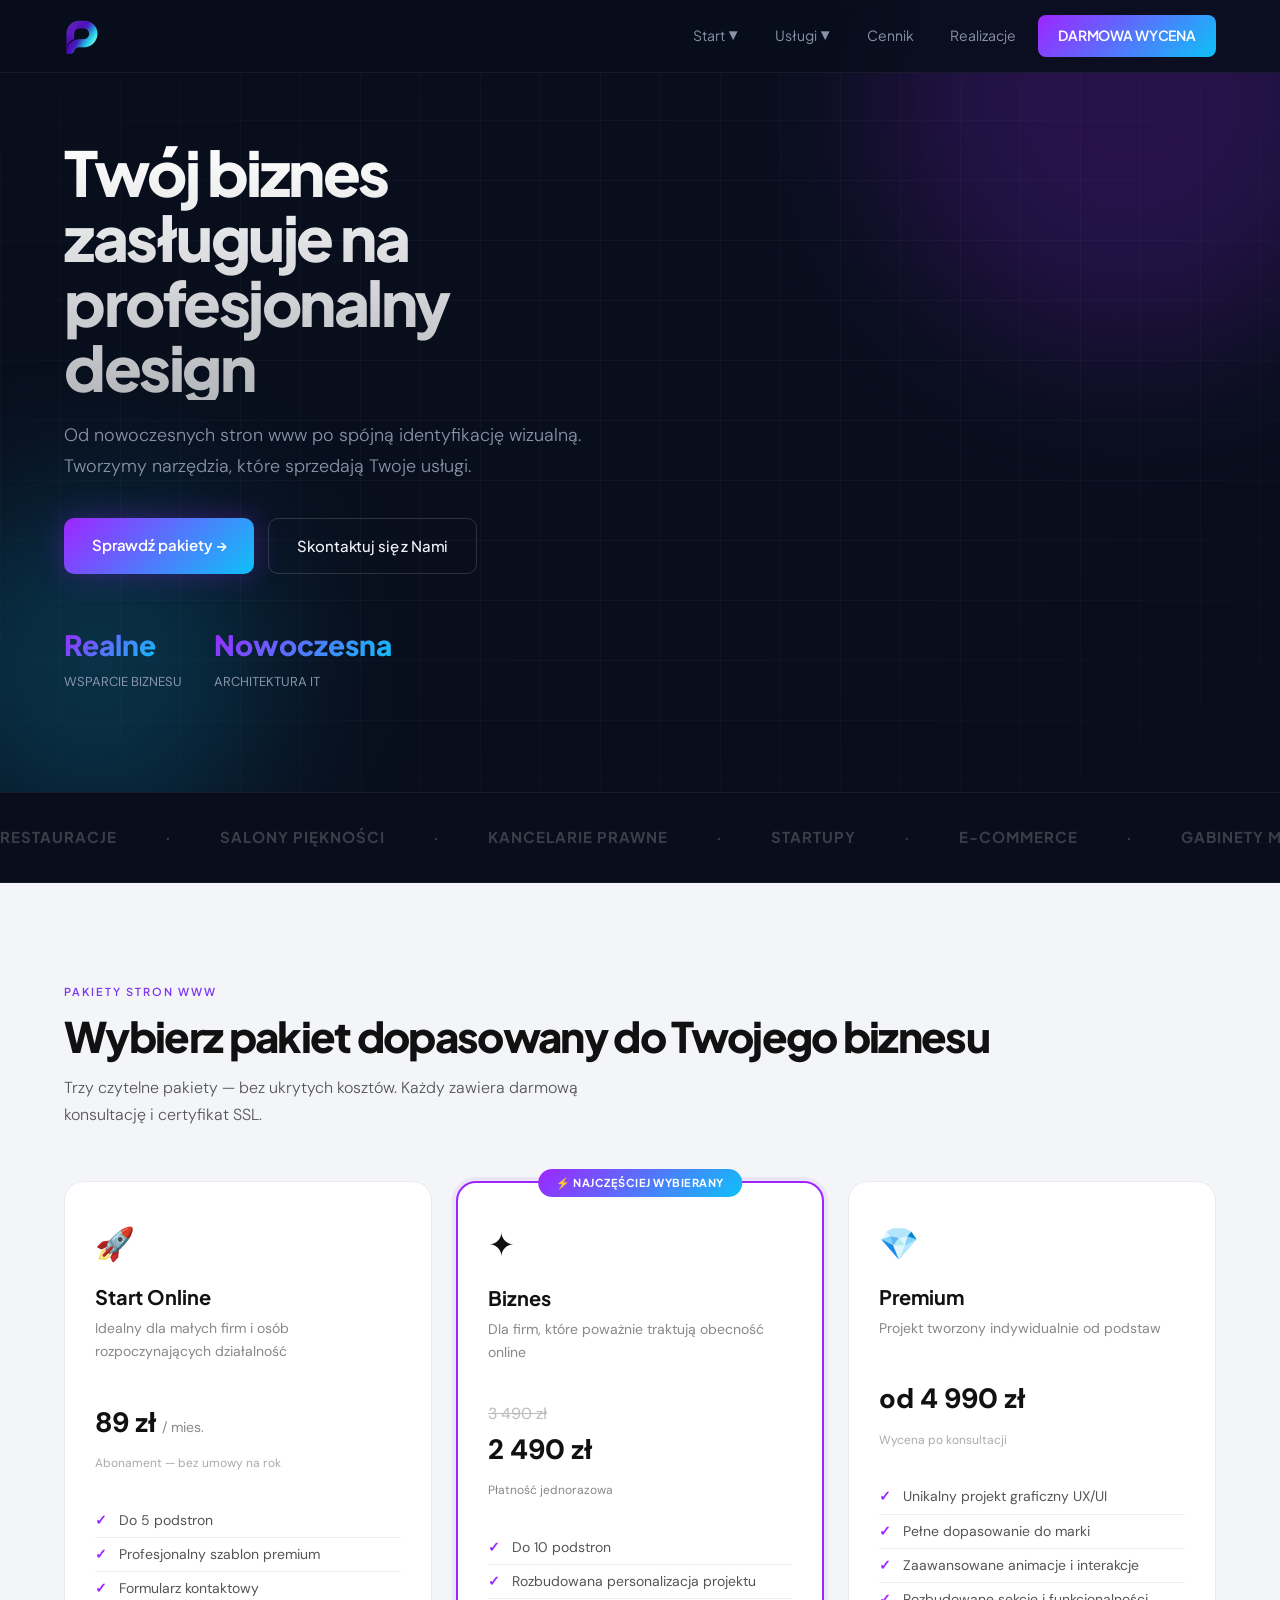
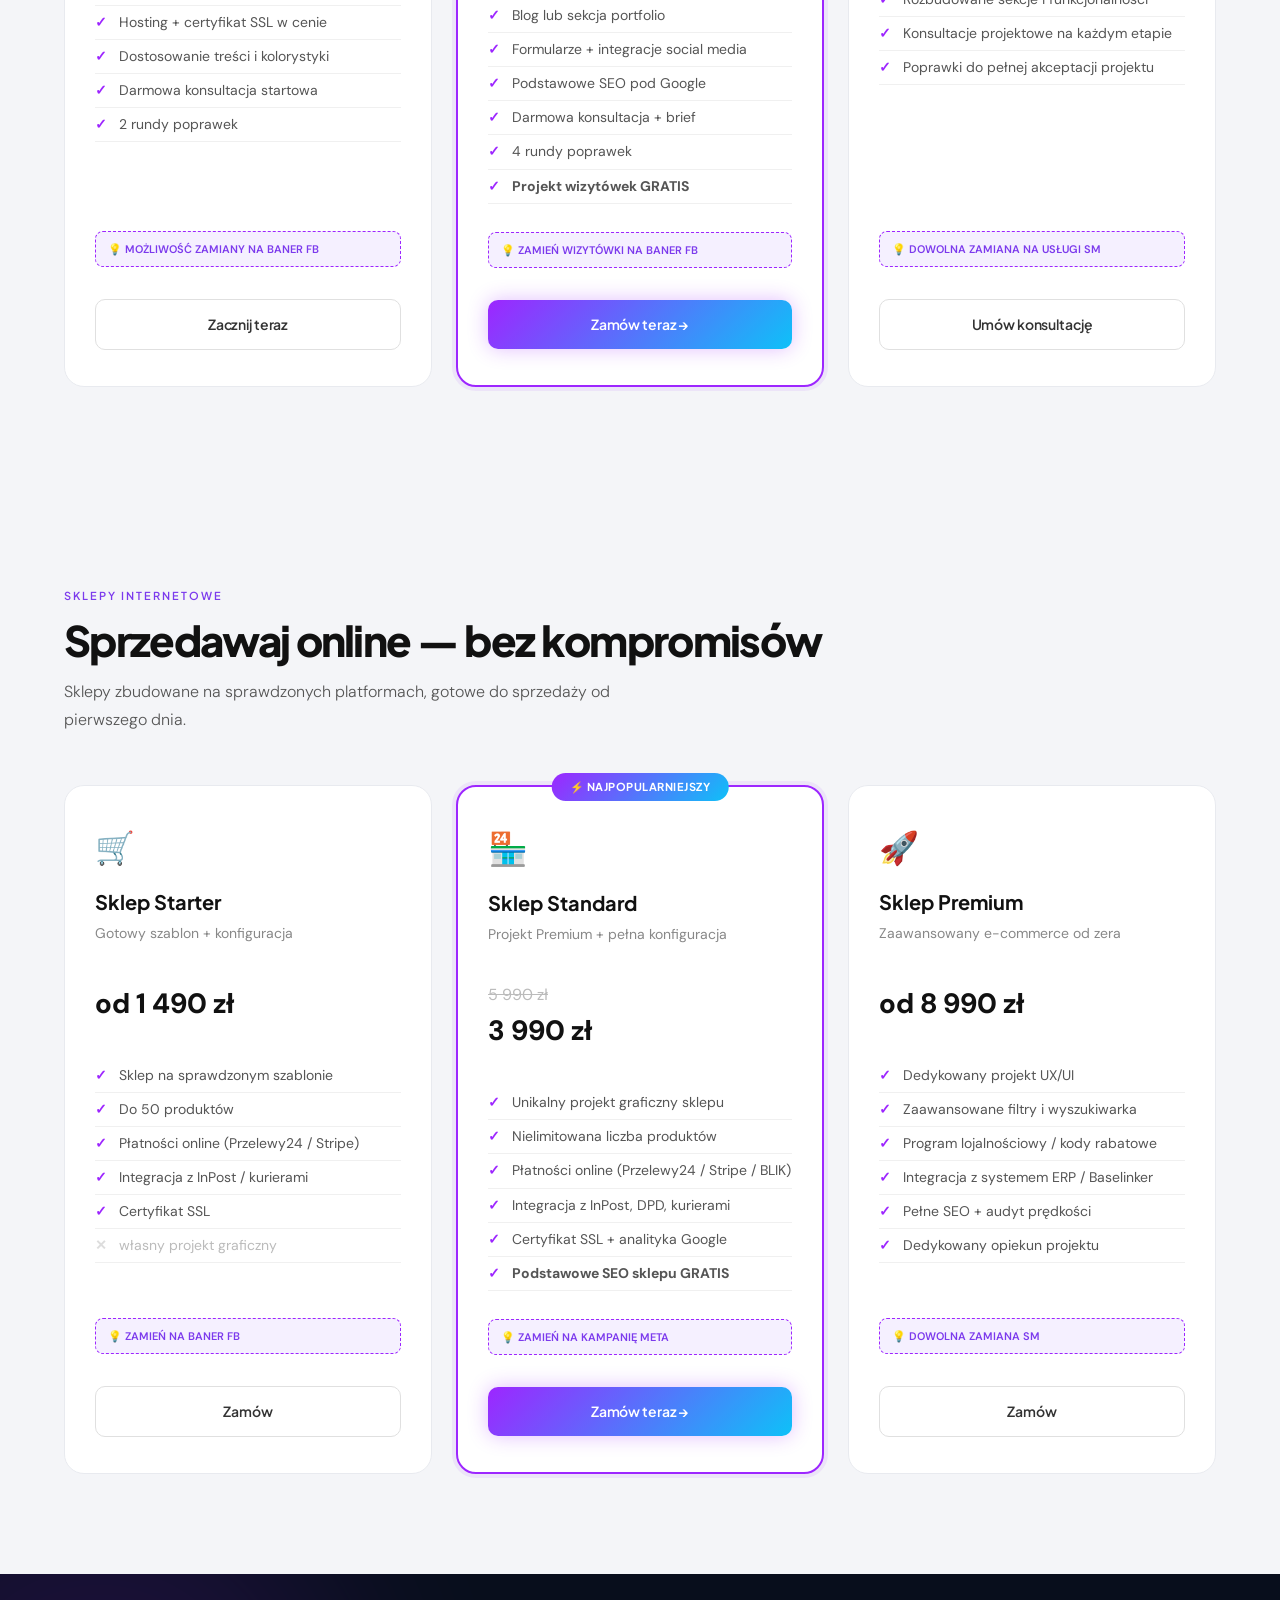
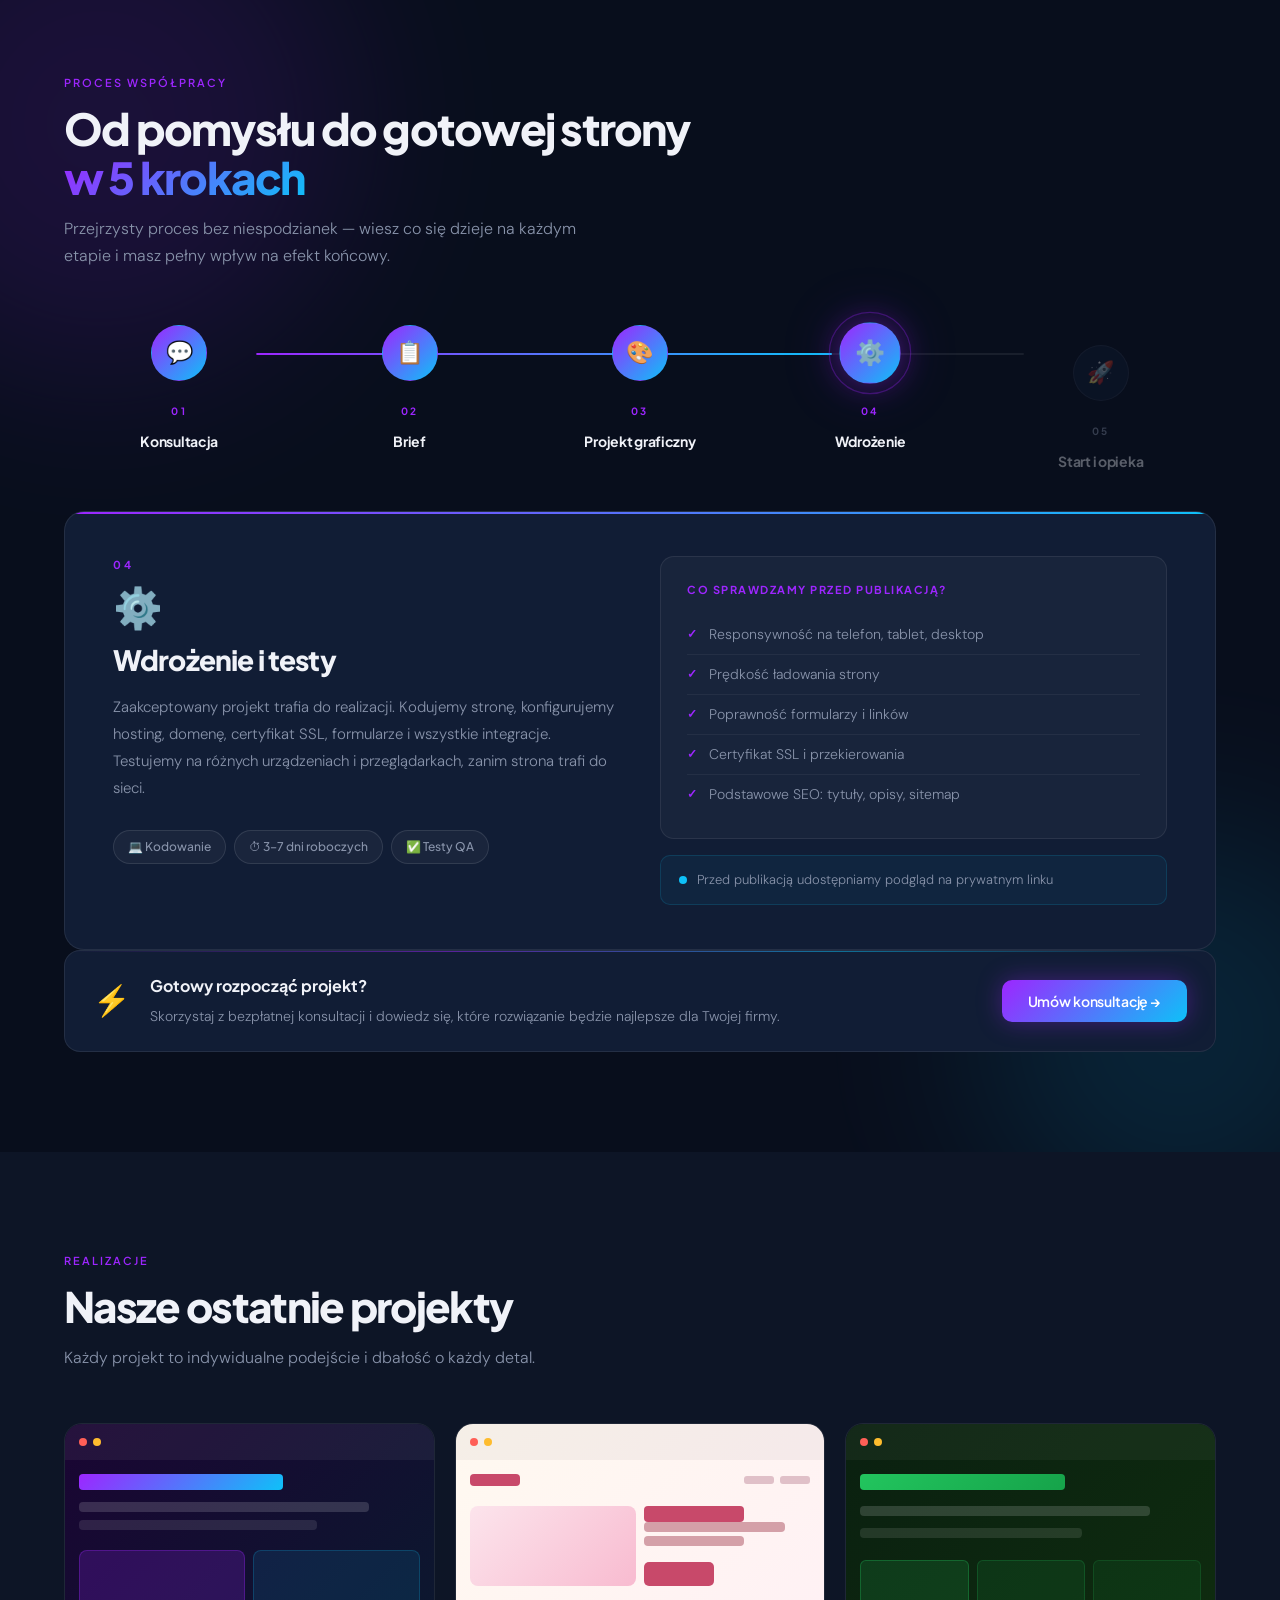
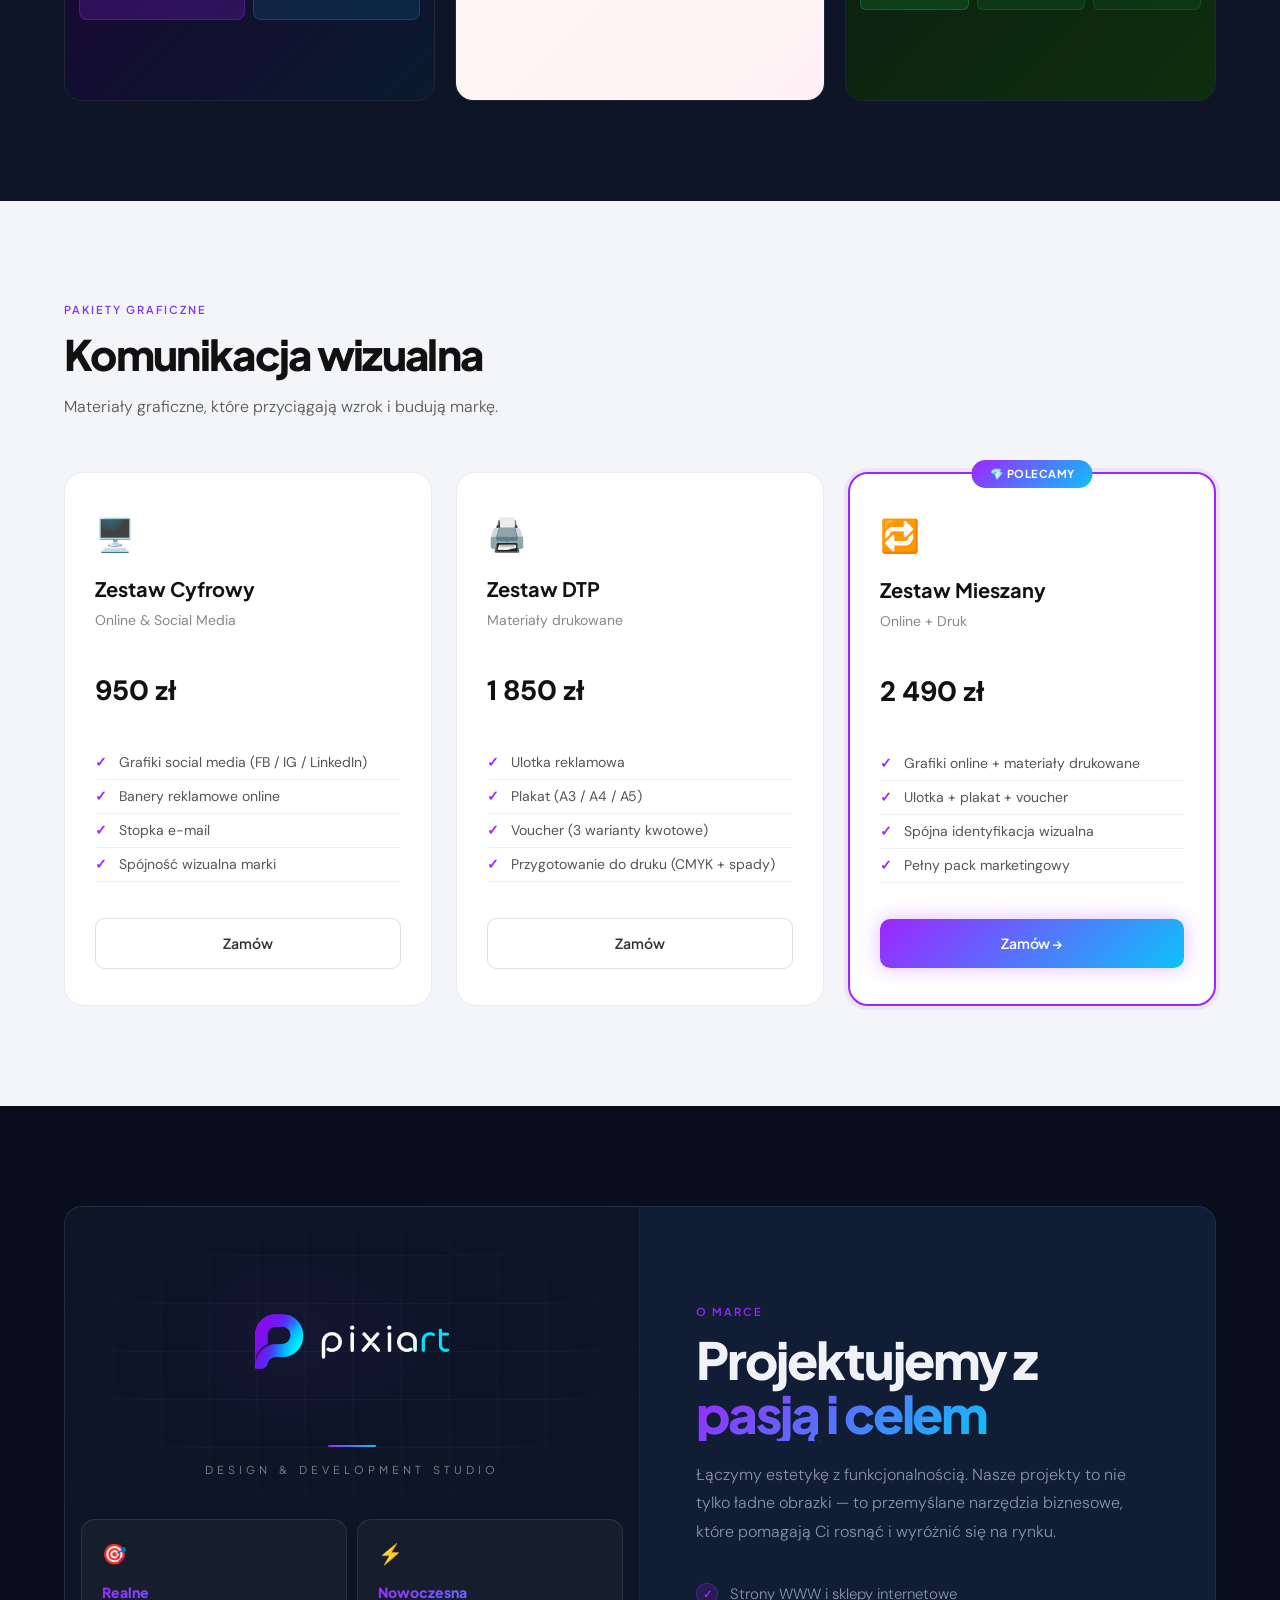
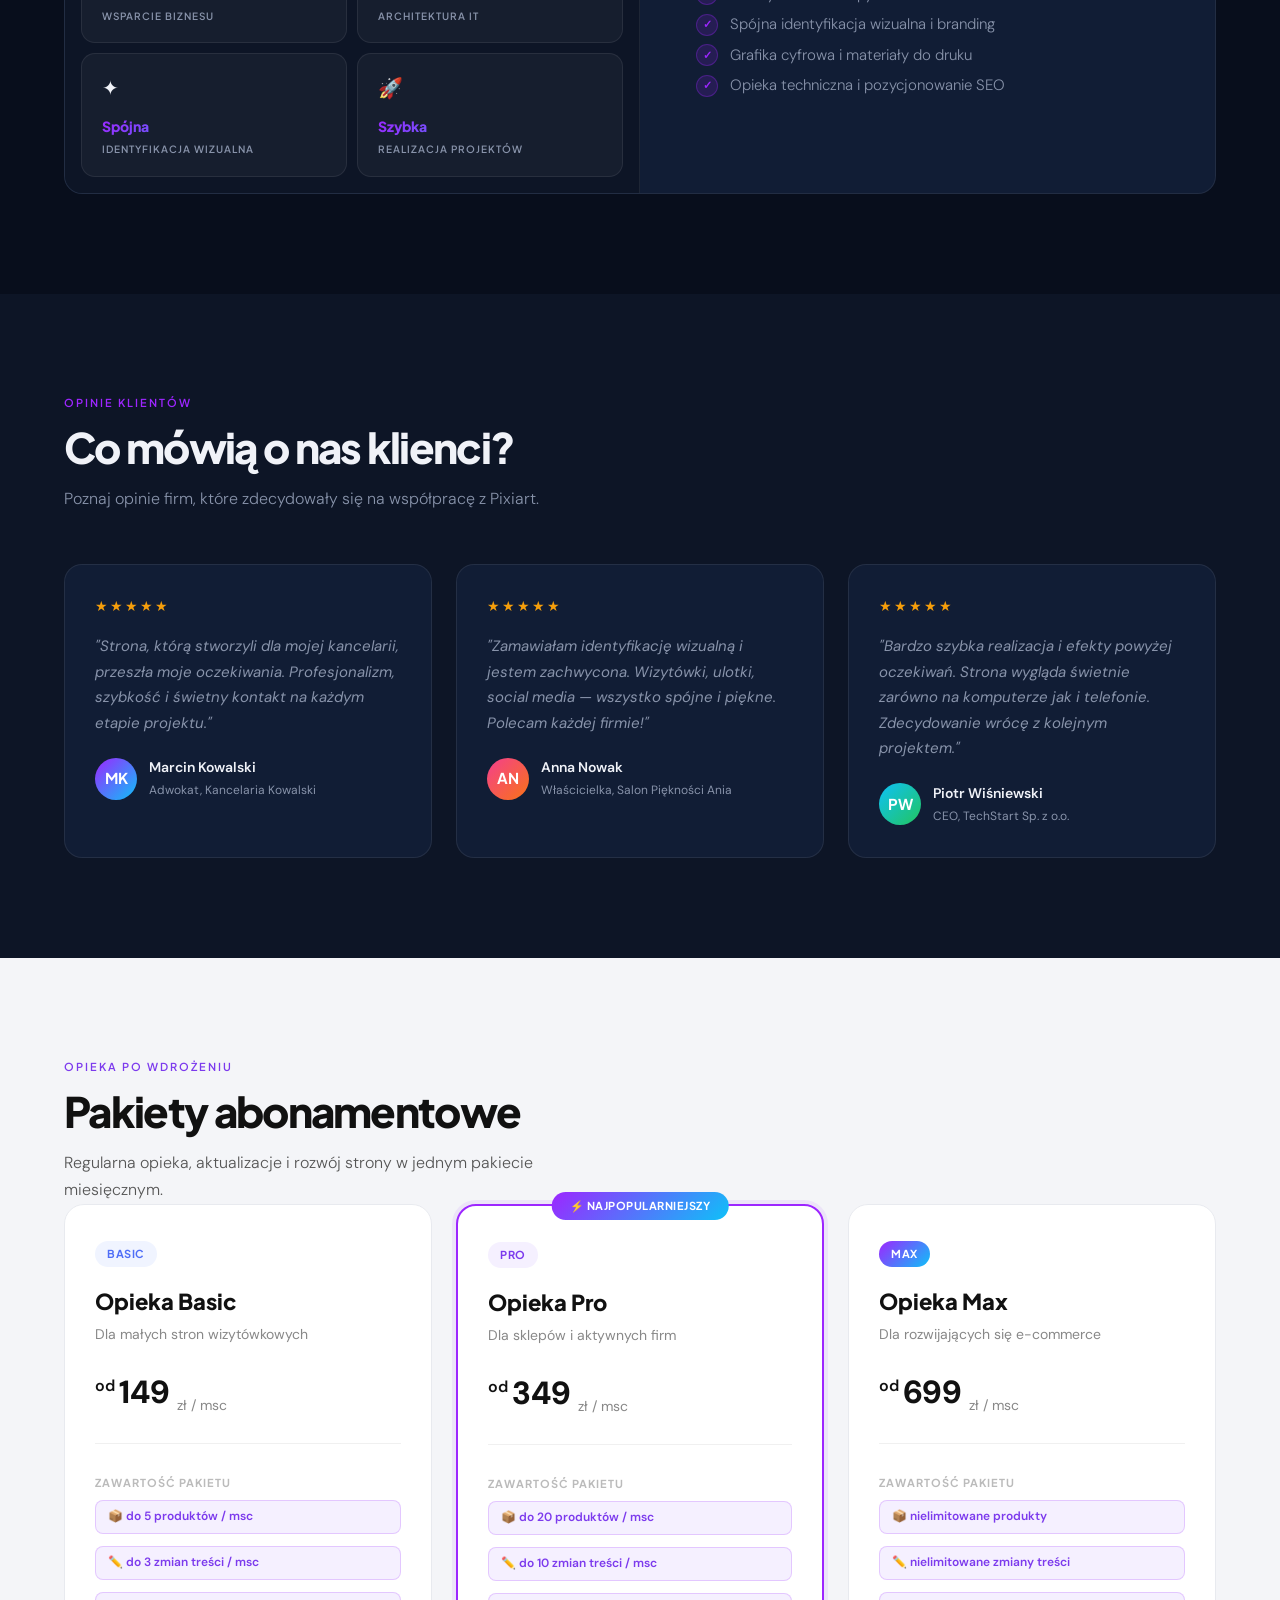
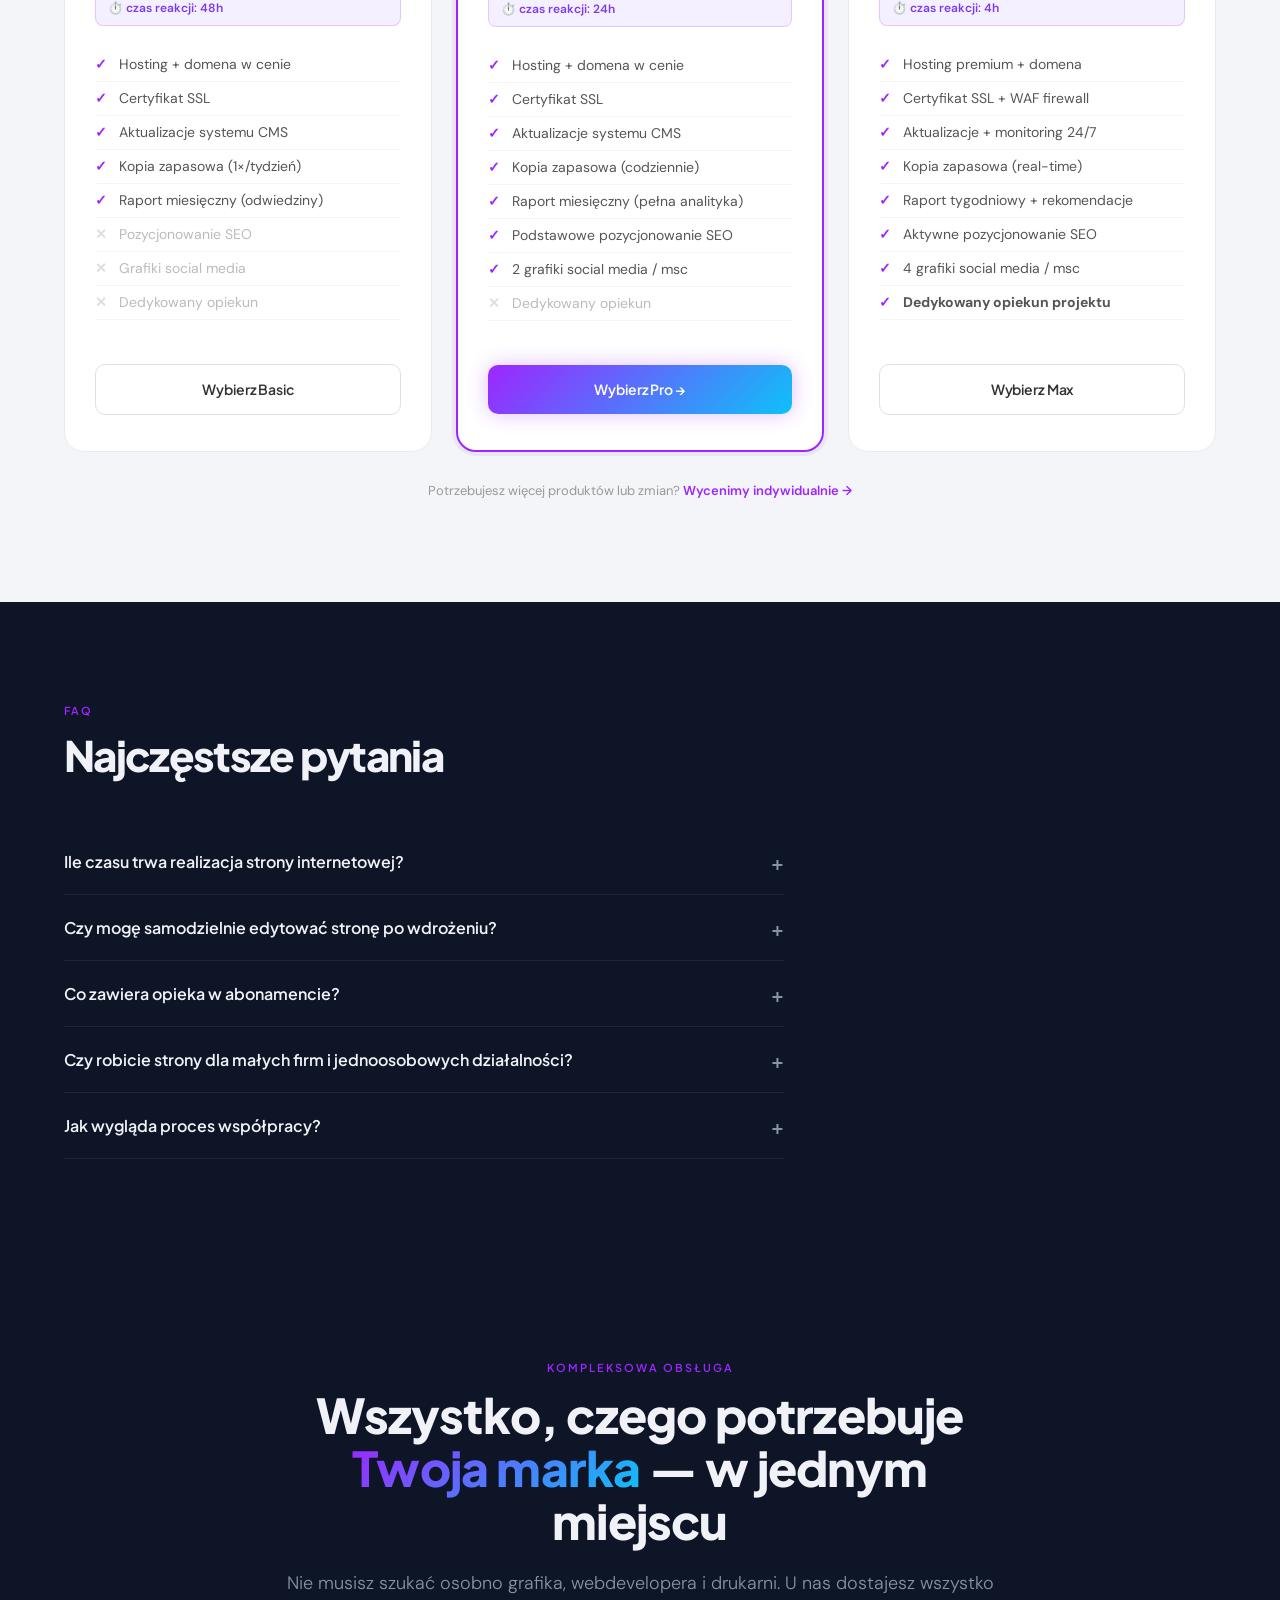
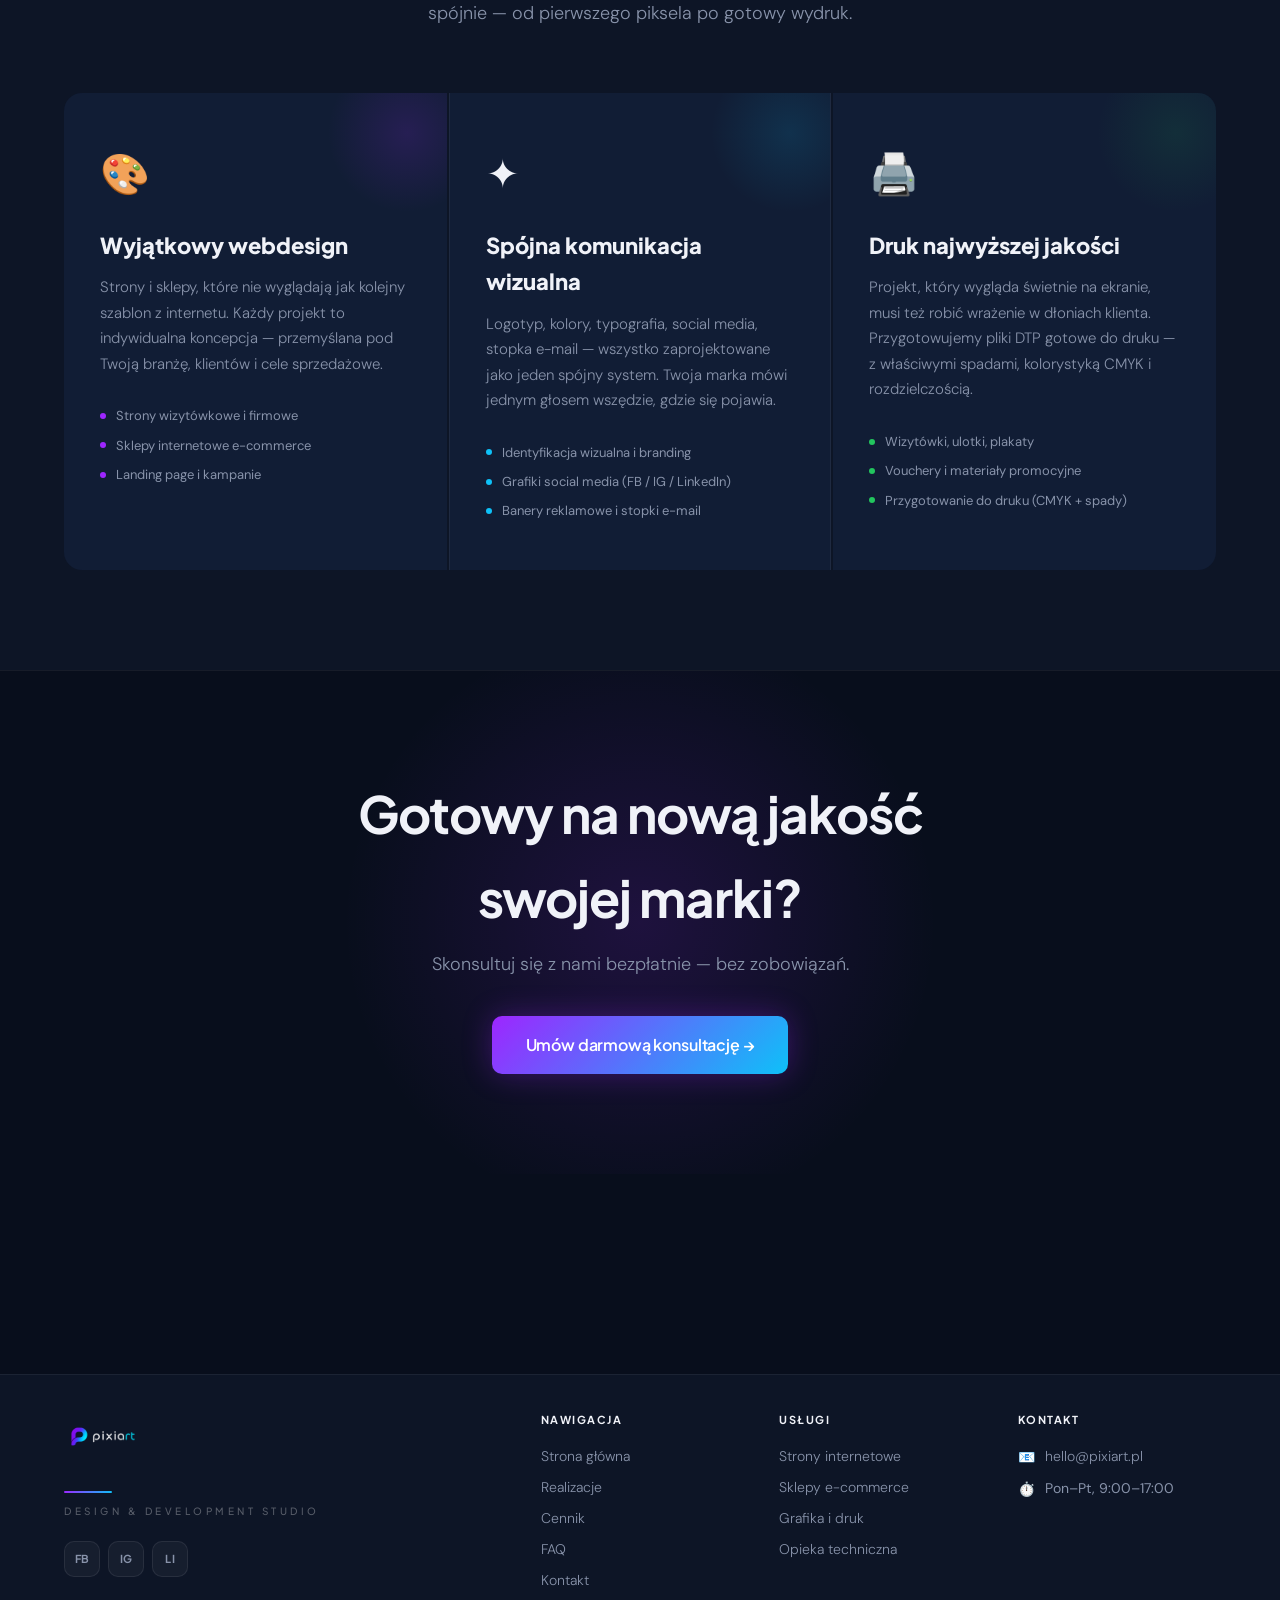
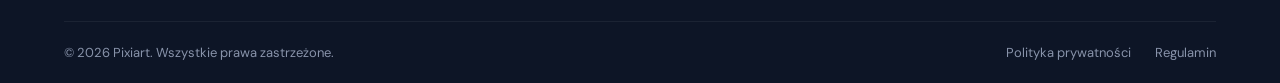
==== commit 68c7c398: "no message" ====
--- a/index.html
+++ b/index.html
@@ -5,26 +5,34 @@
   <meta name="viewport" content="width=device-width, initial-scale=1.0">
   <meta name="description" content="Pixiart — profesjonalne strony www, identyfikacja wizualna i grafika dla firm. Nowoczesny design, który sprzedaje Twoje usługi.">
   <title>Pixiart — Design, który sprzedaje</title>
+  <meta property="og:title" content="Pixiart — Design, który sprzedaje">
+  <meta property="og:description" content="Profesjonalne strony www, sklepy internetowe i identyfikacja wizualna. Tworzymy narzędzia, które sprzedają Twoje usługi.">
+  <meta property="og:type" content="website">
+  <meta property="og:url" content="https://pixiart.pl">
+  <meta property="og:image" content="https://pixiart.pl/images/og-image.jpg">
+  <meta name="twitter:card" content="summary_large_image">
+  <meta name="twitter:title" content="Pixiart — Design, który sprzedaje">
+  <meta name="twitter:description" content="Profesjonalne strony www, sklepy internetowe i identyfikacja wizualna.">
   <link rel="stylesheet" href="style.css">
 </head>
 <body>
 
 <nav class="nav" id="nav">
   <div class="nav__inner">
-    <a href="index.html" class="logo">
+    <a href="#" class="logo">
       <img src="images/sygnet.png" alt="Pixiart Logo">
     </a>
     <ul class="nav__menu">
       <li class="nav__item">
         <a href="index.html" class="nav__link">Start <small>▼</small></a>
         <ul class="dropdown-menu">
-          <li><a href="#oferta">Strony WWW</a></li>
-          <li><a href="#sklepy">Sklepy Online</a></li>
-          <li><a href="#portfolio">Portfolio</a></li>
-          <li><a href="#komunikacja">Grafika + Druk</a></li>
-          <li><a href="#opinie">Opinie</a></li>
-          <li><a href="#faq">Najczęstsze pytania</a></li>
-          <li><a href="#wsparcie">Opieka po wdrożeniu</a></li>
+          <li><a href="index.html#oferta">Strony WWW</a></li>
+          <li><a href="index.html#sklepy">Sklepy Online</a></li>
+          <li><a href="index.html#portfolio">Portfolio</a></li>
+          <li><a href="index.html#komunikacja">Grafika + Druk</a></li>
+          <li><a href="index.html#opinie">Opinie</a></li>
+          <li><a href="index.html#faq">Najczęstsze pytania</a></li>
+          <li><a href="index.html#wsparcie">Opieka po wdrożeniu</a></li>
         </ul>
       </li>
       <li class="nav__item">
@@ -45,9 +53,10 @@
   </div>
 </nav>
 
+<!-- MOBILE MENU -->
 <div class="mobile-menu" id="mobile-menu">
-  <div style="padding:20px;border-bottom:1px solid rgba(255,255,255,0.1);margin-bottom:10px;">
-    <small style="color:var(--blue);text-transform:uppercase;letter-spacing:1px;">Menu</small>
+  <div class="mobile-menu__header">
+    <small class="mobile-menu__label">Menu</small>
   </div>
   <a href="strony.html" class="mob-link">Strony WWW</a>
   <a href="sklepy.html" class="mob-link">Sklepy Online</a>
@@ -55,14 +64,15 @@
   <a href="realizacje.html" class="mob-link">Realizacje</a>
   <a href="wsparcie.html" class="mob-link">Opieka i Wsparcie</a>
   <a href="#faq" class="mob-link">FAQ</a>
-  <div style="margin-top:20px;padding:0 20px;">
+  <div class="mobile-menu__cta-wrap">
     <a href="kontakt.html" class="mob-cta">KONTAKT →</a>
   </div>
 </div>
 
+<main>
+
 <!-- HERO -->
-<main>
-<section class="hero hero--home">
+<section class="hero">
   <div class="hero-bg">
     <div class="hero-orb hero-orb-1"></div>
     <div class="hero-orb hero-orb-2"></div>
@@ -72,7 +82,7 @@
     <div class="hero__inner">
       <div>
         <h1>Twój biznes zasługuje na profesjonalny design</h1>
-        <p class="hero__sub">Od nowoczesnych stron www po spójną identyfikację wizualną.<br>Tworzymy narzędzia, które sprzedają Twoje usługi.</p>
+        <p class="hero__sub">Od nowoczesnych stron www po spójną identyfikację wizualną. <br> Tworzymy narzędzia, które sprzedają Twoje usługi.</p>
         <div class="hero__actions">
           <a href="#oferta" class="btn-primary">Sprawdź pakiety →</a>
           <a href="kontakt.html" class="btn-ghost">Skontaktuj się z Nami</a>
@@ -88,7 +98,9 @@
           </div>
         </div>
       </div>
-      <div class="hero__visual" id="canvas-container"></div>
+      <div class="hero__visual">
+        <div id="canvas-container"></div>
+      </div>
     </div>
   </div>
 </section>
@@ -102,7 +114,7 @@
     <span>STARTUPY</span><span>·</span>
     <span>E-COMMERCE</span><span>·</span>
     <span>GABINETY MEDYCZNE</span><span>·</span>
-    <span>ARCHITEKCI</span><span>·</span>
+    <span>ARCHITEKT</span><span>·</span>
     <span>AGENCJE</span><span>·</span>
     <span>RESTAURACJE</span><span>·</span>
     <span>SALONY PIĘKNOŚCI</span><span>·</span>
@@ -110,67 +122,85 @@
     <span>STARTUPY</span><span>·</span>
     <span>E-COMMERCE</span><span>·</span>
     <span>GABINETY MEDYCZNE</span><span>·</span>
-    <span>ARCHITEKCI</span><span>·</span>
+    <span>ARCHITEKT</span><span>·</span>
     <span>AGENCJE</span><span>·</span>
   </div>
 </div>
 
 <!-- PAKIETY WWW -->
-<section class="light" id="oferta">
+<section class="light svg-lines-bg" id="oferta">
   <div class="container">
     <div class="reveal">
-      <div class="sec-label">Pakiety</div>
-      <div class="sec-title">Strona WWW + Wizytówki</div>
-      <p class="sec-sub">Wybierz pakiet dopasowany do Twojej skali i budżetu.</p>
+      <div class="sec-label">Pakiety stron WWW</div>
+      <div class="sec-title">Wybierz pakiet dopasowany do Twojego biznesu</div>
+      <p class="sec-sub">Trzy czytelne pakiety — bez ukrytych kosztów. Każdy zawiera darmową konsultację i certyfikat SSL.</p>
     </div>
     <div class="cards-grid reveal">
+
+      <!-- START ONLINE -->
       <div class="card">
         <div class="card-icon">🚀</div>
-        <h3>Abonament</h3>
-        <p class="muted">Szablon + Opieka</p>
-        <div class="price">od 89 zł <span style="font-size:14px;font-weight:400;color:#888">/ msc</span></div>
+        <h3>Start Online</h3>
+        <p class="muted">Idealny dla małych firm i osób rozpoczynających działalność</p>
+        <div class="price">89 zł <span style="font-size:14px;font-weight:400;color:#888">/ mies.</span></div>
+        <p style="font-size:12px;color:#aaa;margin:-8px 0 14px">Abonament — bez umowy na rok</p>
         <ul>
-          <li>Strona na profesjonalnym szablonie</li>
-          <li>Hosting i opieka techniczna</li>
-          <li>Projekt wizytówek (2 wersje / 3 poprawki)</li>
-          <li>Wsparcie mailowe</li>
-        </ul>
-        <div class="exchange">💡 ZAMIEŃ NA BANER FB</div>
-        <a href="kontakt.html" class="card-btn">Zamów</a>
-      </div>
+          <li>Do 5 podstron</li>
+          <li>Profesjonalny szablon premium</li>
+          <li>Formularz kontaktowy</li>
+          <li>Hosting + certyfikat SSL w cenie</li>
+          <li>Dostosowanie treści i kolorystyki</li>
+          <li>Darmowa konsultacja startowa</li>
+          <li>2 rundy poprawek</li>
+        </ul>
+        <div class="exchange">💡 MOŻLIWOŚĆ ZAMIANY NA BANER FB</div>
+        <a href="kontakt.html" class="card-btn">Zacznij teraz</a>
+      </div>
+
+      <!-- BIZNES -->
       <div class="card card--featured">
-        <div class="badge-top">⚡ NAJLEPSZA OFERTA</div>
+        <div class="badge-top">⚡ NAJCZĘŚCIEJ WYBIERANY</div>
         <div class="card-icon">✦</div>
-        <h3>Zestaw Standard</h3>
-        <p class="muted">Strona Premium + Wizytówki</p>
+        <h3>Biznes</h3>
+        <p class="muted">Dla firm, które poważnie traktują obecność online</p>
         <div class="price">
-          <span class="old">2 999 zł</span>
-          1 990 zł
-        </div>
+          <span class="old">3 490 zł</span>
+          2 490 zł
+        </div>
+        <p style="font-size:12px;color:#888;margin:-8px 0 14px">Płatność jednorazowa</p>
         <ul>
-          <li>Wdrożenie strony Premium</li>
-          <li>Optymalizacja SEO pod Google</li>
+          <li>Do 10 podstron</li>
+          <li>Rozbudowana personalizacja projektu</li>
+          <li>Blog lub sekcja portfolio</li>
+          <li>Formularze + integracje social media</li>
+          <li>Podstawowe SEO pod Google</li>
+          <li>Darmowa konsultacja + brief</li>
+          <li>4 rundy poprawek</li>
           <li><strong>Projekt wizytówek GRATIS</strong></li>
-          <li>2 wersje / 3 poprawki</li>
-          <li>Certyfikat SSL + analityka</li>
-        </ul>
-        <div class="exchange">💡 ZAMIEŃ NA BANER FB</div>
+        </ul>
+        <div class="exchange">💡 ZAMIEŃ WIZYTÓWKI NA BANER FB</div>
         <a href="kontakt.html" class="card-btn card-btn--primary">Zamów teraz →</a>
       </div>
+
+      <!-- PREMIUM -->
       <div class="card">
         <div class="card-icon">💎</div>
-        <h3>Indywidualna</h3>
-        <p class="muted">Projekt od zera</p>
-        <div class="price">od 9 990 zł</div>
+        <h3>Premium</h3>
+        <p class="muted">Projekt tworzony indywidualnie od podstaw</p>
+        <div class="price">od 4 990 zł</div>
+        <p style="font-size:12px;color:#aaa;margin:-8px 0 14px">Wycena po konsultacji</p>
         <ul>
-          <li>Unikalny projekt UX/UI</li>
-          <li>Strategia i branding</li>
-          <li>Wizytówki Premium</li>
-          <li>Dedykowany opiekun projektu</li>
-        </ul>
-        <div class="exchange">💡 DOWOLNA ZAMIANA SM</div>
-        <a href="kontakt.html" class="card-btn">Zamów</a>
-      </div>
+          <li>Unikalny projekt graficzny UX/UI</li>
+          <li>Pełne dopasowanie do marki</li>
+          <li>Zaawansowane animacje i interakcje</li>
+          <li>Rozbudowane sekcje i funkcjonalności</li>
+          <li>Konsultacje projektowe na każdym etapie</li>
+          <li>Poprawki do pełnej akceptacji projektu</li>
+        </ul>
+        <div class="exchange">💡 DOWOLNA ZAMIANA NA USŁUGI SM</div>
+        <a href="kontakt.html" class="card-btn">Umów konsultację</a>
+      </div>
+
     </div>
   </div>
 </section>
@@ -240,17 +270,245 @@
   </div>
 </section>
 
+<!-- PROCES / JAK WYGLĄDA WSPÓŁPRACA -->
+<section class="hww-section" id="proces">
+  <div class="hww-bg-orb hww-bg-orb-1"></div>
+  <div class="hww-bg-orb hww-bg-orb-2"></div>
+  <div class="container">
+
+    <div class="reveal hww-header">
+      <div class="sec-label">Proces współpracy</div>
+      <h2 class="hww-title">Od pomysłu do gotowej strony<br><span class="hww-title-grad">w 5 krokach</span></h2>
+      <p class="hww-sub">Przejrzysty proces bez niespodzianek — wiesz co się dzieje na każdym etapie i masz pełny wpływ na efekt końcowy.</p>
+    </div>
+
+    <!-- TOP STEPPER — dots + line -->
+    <div class="hww-track reveal" id="hwwTrack">
+      <div class="hww-line-wrap">
+        <div class="hww-line-fill" id="hwwLine"></div>
+      </div>
+      <div class="hww-step hww-active" id="hwwS1" onclick="hwwActivate(0)">
+        <div class="hww-dot-wrap"><div class="hww-dot-ring"></div><div class="hww-dot">💬</div></div>
+        <div class="hww-num-label">01</div>
+        <div class="hww-step-title">Konsultacja</div>
+      </div>
+      <div class="hww-step" id="hwwS2" onclick="hwwActivate(1)">
+        <div class="hww-dot-wrap"><div class="hww-dot-ring"></div><div class="hww-dot">📋</div></div>
+        <div class="hww-num-label">02</div>
+        <div class="hww-step-title">Brief</div>
+      </div>
+      <div class="hww-step" id="hwwS3" onclick="hwwActivate(2)">
+        <div class="hww-dot-wrap"><div class="hww-dot-ring"></div><div class="hww-dot">🎨</div></div>
+        <div class="hww-num-label">03</div>
+        <div class="hww-step-title">Projekt graficzny</div>
+      </div>
+      <div class="hww-step" id="hwwS4" onclick="hwwActivate(3)">
+        <div class="hww-dot-wrap"><div class="hww-dot-ring"></div><div class="hww-dot">⚙️</div></div>
+        <div class="hww-num-label">04</div>
+        <div class="hww-step-title">Wdrożenie</div>
+      </div>
+      <div class="hww-step" id="hwwS5" onclick="hwwActivate(4)">
+        <div class="hww-dot-wrap"><div class="hww-dot-ring"></div><div class="hww-dot">🚀</div></div>
+        <div class="hww-num-label">05</div>
+        <div class="hww-step-title">Start i opieka</div>
+      </div>
+    </div>
+
+    <!-- DETAIL CARDS — one per step, toggled by JS -->
+    <div class="hww-details reveal" id="hwwDetails">
+
+      <div class="hww-detail hww-detail-active" id="hwwD1">
+        <div class="hww-detail-left">
+          <div class="hww-detail-num">01</div>
+          <div class="hww-detail-icon">💬</div>
+          <h3 class="hww-detail-title">Bezpłatna konsultacja</h3>
+          <p class="hww-detail-body">Zaczynamy od rozmowy — telefonicznie, przez Zoom lub mailowo. Opowiadasz nam o swojej firmie, celach i oczekiwaniach. Nie musisz wiedzieć wszystkiego — jesteśmy tu po to, żeby pomóc Ci ułożyć pomysły w konkretny plan.</p>
+          <div class="hww-detail-tags">
+            <span class="hww-tag">📞 Telefon lub Zoom</span>
+            <span class="hww-tag">⏱ ok. 30 minut</span>
+            <span class="hww-tag">✅ Bezpłatnie</span>
+          </div>
+        </div>
+        <div class="hww-detail-right">
+          <div class="hww-detail-card">
+            <div class="hww-dc-label">Co omawiamy?</div>
+            <ul class="hww-dc-list">
+              <li>Cel i przeznaczenie strony</li>
+              <li>Twoja branża i grupa docelowa</li>
+              <li>Preferowany styl i inspiracje</li>
+              <li>Zakres projektu i termin realizacji</li>
+              <li>Budżet i forma płatności</li>
+            </ul>
+          </div>
+          <div class="hww-detail-note">
+            <span class="hww-note-dot"></span>
+            Po konsultacji otrzymujesz wycenę w ciągu 24h
+          </div>
+        </div>
+      </div>
+
+      <div class="hww-detail" id="hwwD2">
+        <div class="hww-detail-left">
+          <div class="hww-detail-num">02</div>
+          <div class="hww-detail-icon">📋</div>
+          <h3 class="hww-detail-title">Brief i zakres projektu</h3>
+          <p class="hww-detail-body">Po akceptacji wyceny przesyłamy brief — krótki formularz, który pomaga nam zebrać wszystkie niezbędne informacje. Dowiadujemy się więcej o Twojej marce, konkurencji i tym, czego naprawdę potrzebujesz. To fundament całej realizacji.</p>
+          <div class="hww-detail-tags">
+            <span class="hww-tag">📄 Formularz online</span>
+            <span class="hww-tag">⏱ 1–2 dni robocze</span>
+            <span class="hww-tag">✅ Umowa i faktura</span>
+          </div>
+        </div>
+        <div class="hww-detail-right">
+          <div class="hww-detail-card">
+            <div class="hww-dc-label">Czego potrzebujemy od Ciebie?</div>
+            <ul class="hww-dc-list">
+              <li>Wypełniony brief projektowy</li>
+              <li>Logo i materiały marki (jeśli masz)</li>
+              <li>Teksty i zdjęcia lub zgoda na ich przygotowanie</li>
+              <li>Dostęp do domeny (jeśli posiadasz)</li>
+              <li>Zaliczka 50% wartości projektu</li>
+            </ul>
+          </div>
+          <div class="hww-detail-note">
+            <span class="hww-note-dot"></span>
+            Brak materiałów? Pomagamy — piszemy teksty i dobieramy zdjęcia
+          </div>
+        </div>
+      </div>
+
+      <div class="hww-detail" id="hwwD3">
+        <div class="hww-detail-left">
+          <div class="hww-detail-num">03</div>
+          <div class="hww-detail-icon">🎨</div>
+          <h3 class="hww-detail-title">Projekt graficzny</h3>
+          <p class="hww-detail-body">Tworzymy projekt graficzny strony — od strony głównej po podstrony. Każdy element jest przemyślany: układ, kolory, typografia, zdjęcia. Przesyłamy do akceptacji i czekamy na Twoje uwagi. Poprawiamy tyle razy, ile potrzeba w ramach pakietu.</p>
+          <div class="hww-detail-tags">
+            <span class="hww-tag">🖥 Figma / PDF</span>
+            <span class="hww-tag">⏱ 3–7 dni roboczych</span>
+            <span class="hww-tag">✅ Rundy poprawek</span>
+          </div>
+        </div>
+        <div class="hww-detail-right">
+          <div class="hww-detail-card">
+            <div class="hww-dc-label">Co dostajesz do akceptacji?</div>
+            <ul class="hww-dc-list">
+              <li>Projekt strony głównej (desktop + mobile)</li>
+              <li>Projekt wszystkich podstron</li>
+              <li>Dobór typografii i palety kolorów</li>
+              <li>Propozycje zdjęć i grafik</li>
+              <li>Interaktywny podgląd w przeglądarce</li>
+            </ul>
+          </div>
+          <div class="hww-detail-note">
+            <span class="hww-note-dot"></span>
+            Wdrożenie startuje dopiero po Twojej akceptacji projektu
+          </div>
+        </div>
+      </div>
+
+      <div class="hww-detail" id="hwwD4">
+        <div class="hww-detail-left">
+          <div class="hww-detail-num">04</div>
+          <div class="hww-detail-icon">⚙️</div>
+          <h3 class="hww-detail-title">Wdrożenie i testy</h3>
+          <p class="hww-detail-body">Zaakceptowany projekt trafia do realizacji. Kodujemy stronę, konfigurujemy hosting, domenę, certyfikat SSL, formularze i wszystkie integracje. Testujemy na różnych urządzeniach i przeglądarkach, zanim strona trafi do sieci.</p>
+          <div class="hww-detail-tags">
+            <span class="hww-tag">💻 Kodowanie</span>
+            <span class="hww-tag">⏱ 3–7 dni roboczych</span>
+            <span class="hww-tag">✅ Testy QA</span>
+          </div>
+        </div>
+        <div class="hww-detail-right">
+          <div class="hww-detail-card">
+            <div class="hww-dc-label">Co sprawdzamy przed publikacją?</div>
+            <ul class="hww-dc-list">
+              <li>Responsywność na telefon, tablet, desktop</li>
+              <li>Prędkość ładowania strony</li>
+              <li>Poprawność formularzy i linków</li>
+              <li>Certyfikat SSL i przekierowania</li>
+              <li>Podstawowe SEO: tytuły, opisy, sitemap</li>
+            </ul>
+          </div>
+          <div class="hww-detail-note">
+            <span class="hww-note-dot"></span>
+            Przed publikacją udostępniamy podgląd na prywatnym linku
+          </div>
+        </div>
+      </div>
+
+      <div class="hww-detail" id="hwwD5">
+        <div class="hww-detail-left">
+          <div class="hww-detail-num">05</div>
+          <div class="hww-detail-icon">🚀</div>
+          <h3 class="hww-detail-title">Publikacja i dalsze wsparcie</h3>
+          <p class="hww-detail-body">Strona trafia do sieci. Szkolimy Cię z obsługi panelu administracyjnego — samodzielnie dodasz wpis, zmienisz zdjęcie czy zaktualizujesz cennik. Nie zostawiamy Cię bez wsparcia — możesz wybrać pakiet opieki lub zgłaszać się do nas ad hoc.</p>
+          <div class="hww-detail-tags">
+            <span class="hww-tag">🌍 Strona live</span>
+            <span class="hww-tag">🎓 Szkolenie z CMS</span>
+            <span class="hww-tag">✅ Opieka po wdrożeniu</span>
+          </div>
+        </div>
+        <div class="hww-detail-right">
+          <div class="hww-detail-card">
+            <div class="hww-dc-label">Co dostajesz po publikacji?</div>
+            <ul class="hww-dc-list">
+              <li>Szkolenie z panelu CMS (30 min)</li>
+              <li>Dostępy do hostingu i domeny</li>
+              <li>Dokumentacja i instrukcja obsługi</li>
+              <li>30 dni bezpłatnego wsparcia technicznego</li>
+              <li>Możliwość wyboru pakietu opieki miesięcznej</li>
+            </ul>
+          </div>
+          <div class="hww-detail-note">
+            <span class="hww-note-dot"></span>
+            Reszta płatności (50%) dopiero po akceptacji gotowej strony
+          </div>
+        </div>
+      </div>
+
+    </div><!-- /hww-details -->
+
+    <!-- BOTTOM CTA -->
+    <div class="hww-card reveal">
+      <div class="hww-card-icon">⚡</div>
+      <div class="hww-card-text">
+        <strong>Gotowy rozpocząć projekt?</strong>
+        <span>Skorzystaj z bezpłatnej konsultacji i dowiedz się, które rozwiązanie będzie najlepsze dla Twojej firmy.</span>
+      </div>
+      <button class="hww-card-btn" onclick="window.location.href='kontakt.html'">
+        Umów konsultację →
+      </button>
+    </div>
+
+  </div>
+</section>
+
 <!-- PORTFOLIO -->
-<section class="portfolio" id="portfolio">
+<section class="portfolio svg-lines-bg" id="portfolio">
   <div class="container">
     <div class="reveal">
       <div class="sec-label">Realizacje</div>
       <div class="sec-title">Nasze ostatnie projekty</div>
-      <p class="sec-sub" style="color:var(--muted)">Każdy projekt to indywidualne podejście i dbałość o każdy detal.</p>
+      <p class="sec-sub pf-sub">Każdy projekt to indywidualne podejście i dbałość o każdy detal.</p>
     </div>
     <div class="portfolio-grid reveal">
       <div class="portfolio-item">
-        <img class="portfolio-img" src="https://images.unsplash.com/photo-1589829545856-d10d557cf95f?w=600&q=80" alt="Kancelaria Adwokacka">
+        <div class="portfolio-mock pm-kancelaria">
+          <div class="pm-header pm-header--dark">
+            <div class="pm-dot" style="background:#ff5f57"></div>
+            <div class="pm-dot" style="background:#febc2e"></div>
+          </div>
+          <div class="pm-body">
+            <div class="pm-row pm-row--title pm-row--grad"></div>
+            <div class="pm-row pm-row--sub pm-row--faint" style="margin-top:4px"></div>
+            <div class="pm-row pm-row--sub pm-row--fainter" style="width:70%"></div>
+            <div class="pm-cards-row">
+              <div class="pm-card pm-card--purple"></div>
+              <div class="pm-card pm-card--blue"></div>
+            </div>
+          </div>
+        </div>
         <div class="portfolio-overlay">
           <div class="portfolio-tag">Strona WWW</div>
           <h4>Kancelaria Adwokacka</h4>
@@ -258,7 +516,30 @@
         </div>
       </div>
       <div class="portfolio-item">
-        <img class="portfolio-img" src="https://images.unsplash.com/photo-1522337360788-8b13dee7a37e?w=600&q=80" alt="Salon Kosmetyczny">
+        <div class="portfolio-mock pm-salon">
+          <div class="pm-header pm-header--light">
+            <div class="pm-dot" style="background:#ff5f57"></div>
+            <div class="pm-dot" style="background:#febc2e"></div>
+          </div>
+          <div class="pm-body">
+            <div class="pm-salon-nav">
+              <div class="pm-salon-logo"></div>
+              <div class="pm-salon-links">
+                <div class="pm-salon-link"></div>
+                <div class="pm-salon-link"></div>
+              </div>
+            </div>
+            <div class="pm-salon-product">
+              <div class="pm-salon-img"></div>
+              <div class="pm-salon-info">
+                <div class="pm-row pm-row--title pm-row--rose"></div>
+                <div class="pm-row pm-row--sub pm-row--rosefaint" style="margin-bottom:4px"></div>
+                <div class="pm-row pm-row--sub pm-row--rosefaint" style="width:60%;margin-bottom:12px"></div>
+                <div class="pm-salon-btn"></div>
+              </div>
+            </div>
+          </div>
+        </div>
         <div class="portfolio-overlay">
           <div class="portfolio-tag">E-commerce</div>
           <h4>Salon Kosmetyczny</h4>
@@ -266,7 +547,22 @@
         </div>
       </div>
       <div class="portfolio-item">
-        <img class="portfolio-img" src="https://images.unsplash.com/photo-1414235077428-338989a2e8c0?w=600&q=80" alt="Restauracja">
+        <div class="portfolio-mock pm-restauracja">
+          <div class="pm-header pm-header--darkgreen">
+            <div class="pm-dot" style="background:#ff5f57"></div>
+            <div class="pm-dot" style="background:#febc2e"></div>
+          </div>
+          <div class="pm-body">
+            <div class="pm-row pm-row--title pm-row--green" style="margin-bottom:8px"></div>
+            <div class="pm-row pm-row--sub pm-row--faint" style="margin-bottom:4px"></div>
+            <div class="pm-row pm-row--sub pm-row--fainter" style="width:65%;margin-bottom:14px"></div>
+            <div class="pm-rest-cards">
+              <div class="pm-rest-card pm-rest-card--1"></div>
+              <div class="pm-rest-card pm-rest-card--2"></div>
+              <div class="pm-rest-card pm-rest-card--3"></div>
+            </div>
+          </div>
+        </div>
         <div class="portfolio-overlay">
           <div class="portfolio-tag">Branding</div>
           <h4>Restauracja</h4>
@@ -330,57 +626,77 @@
   </div>
 </section>
 
-<!-- PORTFOLIO GRAFIKA -->
-<section class="portfolio" id="portfolio-grafika">
-  <div class="container">
-    <div class="reveal">
-      <div class="sec-label">Realizacje graficzne</div>
-      <div class="sec-title">Ostatnie projekty graficzne</div>
-      <p class="sec-sub" style="color:var(--muted)">Social media, materiały drukowane i identyfikacja wizualna dla naszych klientów.</p>
-    </div>
-    <div class="portfolio-grid reveal">
-      <div class="portfolio-item">
-        <img class="portfolio-img" src="https://images.unsplash.com/photo-1611532736597-de2d4265fba3?w=600&q=80" alt="Social Media Salon Beauty">
-        <div class="portfolio-overlay">
-          <div class="portfolio-tag">Social Media</div>
-          <h4>Zestaw Cyfrowy — Salon Beauty</h4>
-          <p>FB / IG / LinkedIn + stopka e-mail</p>
-        </div>
-      </div>
-      <div class="portfolio-item">
-        <img class="portfolio-img" src="https://images.unsplash.com/photo-1572021335469-31706a17aaef?w=600&q=80" alt="DTP Restauracja">
-        <div class="portfolio-overlay">
-          <div class="portfolio-tag">DTP / Druk</div>
-          <h4>Zestaw DTP — Restauracja</h4>
-          <p>Ulotka A5 + voucher + plakat</p>
-        </div>
-      </div>
-      <div class="portfolio-item">
-        <img class="portfolio-img" src="https://images.unsplash.com/photo-1634084462412-b54873c0a56d?w=600&q=80" alt="Identyfikacja Wizualna">
-        <div class="portfolio-overlay">
-          <div class="portfolio-tag">Branding</div>
-          <h4>Identyfikacja wizualna — Gabinet</h4>
-          <p>Logo + kolory + wizytówki + social media</p>
-        </div>
-      </div>
+<!-- O MARCE — oryginalna sekcja bez zmian -->
+<section class="about-new" id="o-marce">
+  <div class="container">
+    <div class="about-new__inner reveal">
+
+      <div class="about-left">
+        <div class="about-left__logo-wrap">
+          <div class="about-left__grid"></div>
+          <img src="images/logo.png" alt="Pixiart" class="about-left__logo">
+          <div class="about-left__sep"></div>
+          <span class="about-left__studio">Design &amp; Development Studio</span>
+        </div>
+        <div class="about-left__stats">
+          <div class="about-stat">
+            <div class="about-stat__icon">🎯</div>
+            <div class="about-stat__val">Realne</div>
+            <div class="about-stat__key">Wsparcie biznesu</div>
+          </div>
+          <div class="about-stat">
+            <div class="about-stat__icon">⚡</div>
+            <div class="about-stat__val">Nowoczesna</div>
+            <div class="about-stat__key">Architektura IT</div>
+          </div>
+          <div class="about-stat">
+            <div class="about-stat__icon">✦</div>
+            <div class="about-stat__val">Spójna</div>
+            <div class="about-stat__key">Identyfikacja wizualna</div>
+          </div>
+          <div class="about-stat">
+            <div class="about-stat__icon">🚀</div>
+            <div class="about-stat__val">Szybka</div>
+            <div class="about-stat__key">Realizacja projektów</div>
+          </div>
+        </div>
+      </div>
+
+      <div class="about-right">
+        <div class="sec-label">O marce</div>
+        <h2 class="about-new__title">
+          Projektujemy z<br>
+          <span class="about-new__title--grad">pasją i celem</span>
+        </h2>
+        <p class="about-new__body">
+          Łączymy estetykę z funkcjonalnością. Nasze projekty to nie tylko ładne obrazki — to przemyślane narzędzia biznesowe, które pomagają Ci rosnąć i wyróżnić się na rynku.
+        </p>
+        <ul class="about-checklist">
+          <li>Strony WWW i sklepy internetowe</li>
+          <li>Spójna identyfikacja wizualna i branding</li>
+          <li>Grafika cyfrowa i materiały do druku</li>
+          <li>Opieka techniczna i pozycjonowanie SEO</li>
+        </ul>
+      </div>
+
     </div>
   </div>
 </section>
 
 <!-- OPINIE -->
-<section class="reviews" id="opinie">
+<section class="reviews svg-lines-bg" id="opinie">
   <div class="container">
     <div class="reveal">
       <div class="sec-label">Opinie klientów</div>
       <div class="sec-title">Co mówią o nas klienci?</div>
-      <p class="sec-sub" style="color:var(--muted)">Poznaj opinie firm, które zdecydowały się na współpracę z Pixiart.</p>
+      <p class="sec-sub reviews-sub">Poznaj opinie firm, które zdecydowały się na współpracę z Pixiart.</p>
     </div>
     <div class="reviews-grid reveal">
       <div class="review-card">
         <div class="stars">★★★★★</div>
         <p class="review-text">"Strona, którą stworzyli dla mojej kancelarii, przeszła moje oczekiwania. Profesjonalizm, szybkość i świetny kontakt na każdym etapie projektu."</p>
         <div class="reviewer">
-          <div class="reviewer-avatar" style="background:linear-gradient(135deg,#9d26ff,#0ec1f8)">MK</div>
+          <div class="reviewer-avatar reviewer-avatar--purple">MK</div>
           <div>
             <div class="reviewer-name">Marcin Kowalski</div>
             <div class="reviewer-role">Adwokat, Kancelaria Kowalski</div>
@@ -391,7 +707,7 @@
         <div class="stars">★★★★★</div>
         <p class="review-text">"Zamawiałam identyfikację wizualną i jestem zachwycona. Wizytówki, ulotki, social media — wszystko spójne i piękne. Polecam każdej firmie!"</p>
         <div class="reviewer">
-          <div class="reviewer-avatar" style="background:linear-gradient(135deg,#f43f8e,#f97316)">AN</div>
+          <div class="reviewer-avatar reviewer-avatar--pink">AN</div>
           <div>
             <div class="reviewer-name">Anna Nowak</div>
             <div class="reviewer-role">Właścicielka, Salon Piękności Ania</div>
@@ -402,75 +718,12 @@
         <div class="stars">★★★★★</div>
         <p class="review-text">"Bardzo szybka realizacja i efekty powyżej oczekiwań. Strona wygląda świetnie zarówno na komputerze jak i telefonie. Zdecydowanie wrócę z kolejnym projektem."</p>
         <div class="reviewer">
-          <div class="reviewer-avatar" style="background:linear-gradient(135deg,#0ec1f8,#22c55e)">PW</div>
+          <div class="reviewer-avatar reviewer-avatar--teal">PW</div>
           <div>
             <div class="reviewer-name">Piotr Wiśniewski</div>
             <div class="reviewer-role">CEO, TechStart Sp. z o.o.</div>
           </div>
         </div>
-      </div>
-    </div>
-  </div>
-</section>
-
-<!-- O MARCE — bento logo card -->
-<section style="padding:100px 0;background:var(--bg);">
-  <div class="container">
-    <div style="display:grid;grid-template-columns:1.2fr 0.8fr;gap:80px;align-items:center;" class="reveal about-grid">
-      <div>
-        <div class="sec-label">O marce</div>
-        <div class="sec-title">Nowoczesne podejście do designu</div>
-        <p style="color:var(--muted);font-size:18px;font-weight:300;line-height:1.7;margin-bottom:30px;">
-          Łączymy estetykę z funkcjonalnością. Nasze projekty to nie tylko ładne obrazki — to przemyślane narzędzia biznesowe, które pomagają Ci rosnąć.
-        </p>
-        <div class="about__stats">
-          <div class="stat">
-            <span class="stat__number">Realne</span>
-            <span class="stat__label">Wsparcie biznesu</span>
-          </div>
-          <div class="stat">
-            <span class="stat__number" style="color:var(--blue)">Nowoczesna</span>
-            <span class="stat__label">Architektura IT</span>
-          </div>
-        </div>
-      </div>
-      <!-- BENTO LOGO CARD -->
-      <div style="display:flex;justify-content:center;align-items:center;">
-        <div class="bento-logo-card">
-          <img class="about__logo-styl" src="images/logo.png" alt="Pixiart">
-        </div>
-      </div>
-    </div>
-  </div>
-</section>
-
-<!-- FAQ -->
-<section class="faq" id="faq">
-  <div class="container">
-    <div class="reveal">
-      <div class="sec-label">FAQ</div>
-      <div class="sec-title">Najczęstsze pytania</div>
-    </div>
-    <div class="faq-list reveal">
-      <div class="faq-item">
-        <button class="faq-q" onclick="toggleFaq(this)">Ile czasu trwa realizacja strony internetowej?<span class="faq-icon">+</span></button>
-        <div class="faq-a"><div class="faq-a-inner">Standardowa strona www realizowana jest w ciągu 7–14 dni roboczych od momentu dostarczenia materiałów. Projekty indywidualne wyceniamy i ustalamy harmonogram indywidualnie — zazwyczaj 3–6 tygodni.</div></div>
-      </div>
-      <div class="faq-item">
-        <button class="faq-q" onclick="toggleFaq(this)">Czy mogę samodzielnie edytować stronę po wdrożeniu?<span class="faq-icon">+</span></button>
-        <div class="faq-a"><div class="faq-a-inner">Tak — wszystkie strony dostarczamy z przyjaznym panelem administracyjnym (CMS), który pozwala edytować treści, zdjęcia i ceny bez żadnej wiedzy technicznej. Dodatkowo przeszkolimy Cię z obsługi w ramach projektu.</div></div>
-      </div>
-      <div class="faq-item">
-        <button class="faq-q" onclick="toggleFaq(this)">Co zawiera opieka w abonamencie?<span class="faq-icon">+</span></button>
-        <div class="faq-a"><div class="faq-a-inner">W ramach abonamentu zapewniamy: hosting i domeny, regularne aktualizacje systemu, kopie zapasowe, certyfikat SSL, wsparcie mailowe i drobne zmiany na stronie (do 1h/msc). Większe modyfikacje wyceniamy oddzielnie.</div></div>
-      </div>
-      <div class="faq-item">
-        <button class="faq-q" onclick="toggleFaq(this)">Czy robicie strony dla małych firm i jednoosobowych działalności?<span class="faq-icon">+</span></button>
-        <div class="faq-a"><div class="faq-a-inner">Oczywiście! Spora część naszych klientów to właśnie JDG i małe firmy. Rozumiemy potrzeby i budżety małych przedsiębiorców — dlatego oferujemy elastyczne pakiety i możliwość rozłożenia płatności na raty.</div></div>
-      </div>
-      <div class="faq-item">
-        <button class="faq-q" onclick="toggleFaq(this)">Jak wygląda proces współpracy?<span class="faq-icon">+</span></button>
-        <div class="faq-a"><div class="faq-a-inner">Zaczynamy od bezpłatnej konsultacji, gdzie poznajemy Twoje potrzeby. Następnie przygotowujemy wycenę i brief. Po akceptacji: projekt graficzny → Twoja akceptacja → wdrożenie → testy → publikacja. Na każdym etapie masz pełny wgląd i możliwość zgłaszania poprawek.</div></div>
       </div>
     </div>
   </div>
@@ -483,13 +736,6 @@
       <div class="sec-label">Opieka po wdrożeniu</div>
       <div class="sec-title">Pakiety abonamentowe</div>
       <p class="sec-sub">Regularna opieka, aktualizacje i rozwój strony w jednym pakiecie miesięcznym.</p>
-    </div>
-    <div class="wsparcie-grid reveal" style="margin-bottom:52px;">
-      <div class="wsparcie-box"><div class="w-icon">🔍</div><div class="w-label">SEO</div></div>
-      <div class="wsparcie-box"><div class="w-icon">🔄</div><div class="w-label">Aktualizacje</div></div>
-      <div class="wsparcie-box"><div class="w-icon">📊</div><div class="w-label">Analityka</div></div>
-      <div class="wsparcie-box"><div class="w-icon">📄</div><div class="w-label">Landingi</div></div>
-      <div class="wsparcie-box"><div class="w-icon">💬</div><div class="w-label">Wsparcie</div></div>
     </div>
     <div class="care-cards reveal">
       <div class="care-card">
@@ -566,95 +812,247 @@
         <a href="kontakt.html" class="card-btn">Wybierz Max</a>
       </div>
     </div>
-    <p class="reveal" style="text-align:center;color:#999;font-size:13px;margin-top:28px">
-      Potrzebujesz więcej produktów lub zmian? <a href="kontakt.html" style="color:#9d26ff;font-weight:600;text-decoration:none">Wycenimy indywidualnie →</a>
+    <p class="reveal care-note">
+      Potrzebujesz więcej produktów lub zmian? <a href="kontakt.html" class="care-note__link">Wycenimy indywidualnie →</a>
     </p>
   </div>
 </section>
 
+<!-- FAQ -->
+<section class="faq svg-lines-bg" id="faq">
+  <div class="container">
+    <div class="reveal">
+      <div class="sec-label">FAQ</div>
+      <div class="sec-title">Najczęstsze pytania</div>
+    </div>
+    <div class="faq-list reveal">
+      <div class="faq-item">
+        <button class="faq-q" onclick="toggleFaq(this)">
+          Ile czasu trwa realizacja strony internetowej?
+          <span class="faq-icon">+</span>
+        </button>
+        <div class="faq-a">
+          <div class="faq-a-inner">Standardowa strona www realizowana jest w ciągu 7–14 dni roboczych od momentu dostarczenia materiałów. Projekty indywidualne wyceniamy i ustalamy harmonogram indywidualnie — zazwyczaj 3–6 tygodni.</div>
+        </div>
+      </div>
+      <div class="faq-item">
+        <button class="faq-q" onclick="toggleFaq(this)">
+          Czy mogę samodzielnie edytować stronę po wdrożeniu?
+          <span class="faq-icon">+</span>
+        </button>
+        <div class="faq-a">
+          <div class="faq-a-inner">Tak — wszystkie strony dostarczamy z przyjaznym panelem administracyjnym (CMS), który pozwala edytować treści, zdjęcia i ceny bez żadnej wiedzy technicznej. Dodatkowo przeszkolimy Cię z obsługi w ramach projektu.</div>
+        </div>
+      </div>
+      <div class="faq-item">
+        <button class="faq-q" onclick="toggleFaq(this)">
+          Co zawiera opieka w abonamencie?
+          <span class="faq-icon">+</span>
+        </button>
+        <div class="faq-a">
+          <div class="faq-a-inner">W ramach abonamentu zapewniamy: hosting i domeny, regularne aktualizacje systemu, kopie zapasowe, certyfikat SSL, wsparcie mailowe i drobne zmiany na stronie (do 1h/msc). Większe modyfikacje wyceniamy oddzielnie.</div>
+        </div>
+      </div>
+      <div class="faq-item">
+        <button class="faq-q" onclick="toggleFaq(this)">
+          Czy robicie strony dla małych firm i jednoosobowych działalności?
+          <span class="faq-icon">+</span>
+        </button>
+        <div class="faq-a">
+          <div class="faq-a-inner">Oczywiście! Spora część naszych klientów to właśnie JDG i małe firmy. Rozumiemy potrzeby i budżety małych przedsiębiorców — dlatego oferujemy elastyczne pakiety i możliwość rozłożenia płatności na raty.</div>
+        </div>
+      </div>
+      <div class="faq-item">
+        <button class="faq-q" onclick="toggleFaq(this)">
+          Jak wygląda proces współpracy?
+          <span class="faq-icon">+</span>
+        </button>
+        <div class="faq-a">
+          <div class="faq-a-inner">Zaczynamy od bezpłatnej konsultacji, gdzie poznajemy Twoje potrzeby. Następnie przygotowujemy wycenę i brief. Po akceptacji: projekt graficzny → Twoja akceptacja → wdrożenie → testy → publikacja. Na każdym etapie masz pełny wgląd i możliwość zgłaszania poprawek.</div>
+        </div>
+      </div>
+    </div>
+    <canvas id="torus-faq-canvas" class="faq-canvas"></canvas>
+  </div>
+</section>
+
 <!-- PODSUMOWANIE -->
-<section style="background:var(--bg2);padding:100px 0;overflow:hidden;">
-  <div class="container">
-    <div class="reveal" style="text-align:center;max-width:720px;margin:0 auto 64px;">
-      <div class="sec-label" style="display:flex;justify-content:center;">Kompleksowa obsługa</div>
-      <h2 style="font-size:clamp(28px,4vw,48px);font-weight:800;letter-spacing:-.8px;color:var(--text);margin-bottom:20px;line-height:1.1;">
+<section class="summary-section">
+  <div class="container">
+    <div class="reveal summary-header">
+      <div class="sec-label summary-label">Kompleksowa obsługa</div>
+      <h2 class="summary-title">
         Wszystko, czego potrzebuje<br>
-        <span style="background:var(--grad);-webkit-background-clip:text;-webkit-text-fill-color:transparent;">Twoja marka</span>
+        <span class="summary-title--grad">Twoja marka</span>
         — w jednym miejscu
       </h2>
-      <p style="color:var(--muted);font-size:18px;font-weight:300;line-height:1.7;">
+      <p class="summary-sub">
         Nie musisz szukać osobno grafika, webdevelopera i drukarni. U nas dostajesz wszystko spójnie — od pierwszego piksela po gotowy wydruk.
       </p>
     </div>
-    <div class="reveal" style="display:grid;grid-template-columns:repeat(3,1fr);gap:2px;border-radius:var(--radius);overflow:hidden;">
-      <div style="background:var(--surface);padding:48px 36px;position:relative;overflow:hidden;transition:.3s;" onmouseenter="this.style.background='#16254a'" onmouseleave="this.style.background='var(--surface)'">
-        <div style="position:absolute;top:-40px;right:-40px;width:160px;height:160px;border-radius:50%;background:radial-gradient(circle,rgba(157,38,255,.15) 0%,transparent 70%);pointer-events:none;"></div>
-        <div style="font-size:40px;margin-bottom:20px;">🎨</div>
-        <h3 style="font-family:'Syne',sans-serif;font-size:22px;font-weight:800;margin-bottom:12px;color:var(--text);">Wyjątkowy webdesign</h3>
-        <p style="color:var(--muted);font-size:15px;line-height:1.7;font-weight:300;">Strony i sklepy, które nie wyglądają jak kolejny szablon z internetu. Każdy projekt to indywidualna koncepcja.</p>
-        <div style="margin-top:28px;display:flex;flex-direction:column;gap:8px;">
-          <div style="display:flex;align-items:center;gap:10px;font-size:13px;color:var(--muted);"><span style="width:6px;height:6px;border-radius:50%;background:var(--accent);flex-shrink:0;"></span>Strony wizytówkowe i firmowe</div>
-          <div style="display:flex;align-items:center;gap:10px;font-size:13px;color:var(--muted);"><span style="width:6px;height:6px;border-radius:50%;background:var(--accent);flex-shrink:0;"></span>Sklepy internetowe e-commerce</div>
-          <div style="display:flex;align-items:center;gap:10px;font-size:13px;color:var(--muted);"><span style="width:6px;height:6px;border-radius:50%;background:var(--accent);flex-shrink:0;"></span>Landing page i kampanie</div>
-        </div>
-      </div>
-      <div style="background:var(--surface);padding:48px 36px;position:relative;overflow:hidden;border-left:1px solid rgba(255,255,255,.06);border-right:1px solid rgba(255,255,255,.06);transition:.3s;" onmouseenter="this.style.background='#16254a'" onmouseleave="this.style.background='var(--surface)'">
-        <div style="font-size:40px;margin-bottom:20px;">✦</div>
-        <h3 style="font-family:'Syne',sans-serif;font-size:22px;font-weight:800;margin-bottom:12px;color:var(--text);">Spójna komunikacja wizualna</h3>
-        <p style="color:var(--muted);font-size:15px;line-height:1.7;font-weight:300;">Logotyp, kolory, typografia, social media, stopka e-mail — wszystko zaprojektowane jako jeden spójny system.</p>
-        <div style="margin-top:28px;display:flex;flex-direction:column;gap:8px;">
-          <div style="display:flex;align-items:center;gap:10px;font-size:13px;color:var(--muted);"><span style="width:6px;height:6px;border-radius:50%;background:var(--blue);flex-shrink:0;"></span>Identyfikacja wizualna i branding</div>
-          <div style="display:flex;align-items:center;gap:10px;font-size:13px;color:var(--muted);"><span style="width:6px;height:6px;border-radius:50%;background:var(--blue);flex-shrink:0;"></span>Grafiki social media (FB / IG / LinkedIn)</div>
-          <div style="display:flex;align-items:center;gap:10px;font-size:13px;color:var(--muted);"><span style="width:6px;height:6px;border-radius:50%;background:var(--blue);flex-shrink:0;"></span>Banery reklamowe i stopki e-mail</div>
-        </div>
-      </div>
-      <div style="background:var(--surface);padding:48px 36px;position:relative;overflow:hidden;transition:.3s;" onmouseenter="this.style.background='#16254a'" onmouseleave="this.style.background='var(--surface)'">
-        <div style="font-size:40px;margin-bottom:20px;">🖨️</div>
-        <h3 style="font-family:'Syne',sans-serif;font-size:22px;font-weight:800;margin-bottom:12px;color:var(--text);">Druk najwyższej jakości</h3>
-        <p style="color:var(--muted);font-size:15px;line-height:1.7;font-weight:300;">Projekt, który wygląda świetnie na ekranie, musi też robić wrażenie w dłoniach klienta. CMYK, spady, 300 dpi.</p>
-        <div style="margin-top:28px;display:flex;flex-direction:column;gap:8px;">
-          <div style="display:flex;align-items:center;gap:10px;font-size:13px;color:var(--muted);"><span style="width:6px;height:6px;border-radius:50%;background:#22c55e;flex-shrink:0;"></span>Wizytówki, ulotki, plakaty</div>
-          <div style="display:flex;align-items:center;gap:10px;font-size:13px;color:var(--muted);"><span style="width:6px;height:6px;border-radius:50%;background:#22c55e;flex-shrink:0;"></span>Vouchery i materiały promocyjne</div>
-          <div style="display:flex;align-items:center;gap:10px;font-size:13px;color:var(--muted);"><span style="width:6px;height:6px;border-radius:50%;background:#22c55e;flex-shrink:0;"></span>Przygotowanie do druku (CMYK + spady)</div>
-        </div>
+    <div class="reveal summary-grid">
+      <div class="summary-card">
+        <div class="summary-card__orb summary-card__orb--purple"></div>
+        <div class="summary-card__icon">🎨</div>
+        <h3 class="summary-card__title">Wyjątkowy webdesign</h3>
+        <p class="summary-card__body">Strony i sklepy, które nie wyglądają jak kolejny szablon z internetu. Każdy projekt to indywidualna koncepcja — przemyślana pod Twoją branżę, klientów i cele sprzedażowe.</p>
+        <ul class="summary-card__list">
+          <li><span class="summary-dot summary-dot--purple"></span>Strony wizytówkowe i firmowe</li>
+          <li><span class="summary-dot summary-dot--purple"></span>Sklepy internetowe e-commerce</li>
+          <li><span class="summary-dot summary-dot--purple"></span>Landing page i kampanie</li>
+        </ul>
+      </div>
+      <div class="summary-card summary-card--middle">
+        <div class="summary-card__orb summary-card__orb--blue"></div>
+        <div class="summary-card__icon">✦</div>
+        <h3 class="summary-card__title">Spójna komunikacja wizualna</h3>
+        <p class="summary-card__body">Logotyp, kolory, typografia, social media, stopka e-mail — wszystko zaprojektowane jako jeden spójny system. Twoja marka mówi jednym głosem wszędzie, gdzie się pojawia.</p>
+        <ul class="summary-card__list">
+          <li><span class="summary-dot summary-dot--blue"></span>Identyfikacja wizualna i branding</li>
+          <li><span class="summary-dot summary-dot--blue"></span>Grafiki social media (FB / IG / LinkedIn)</li>
+          <li><span class="summary-dot summary-dot--blue"></span>Banery reklamowe i stopki e-mail</li>
+        </ul>
+      </div>
+      <div class="summary-card">
+        <div class="summary-card__orb summary-card__orb--green"></div>
+        <div class="summary-card__icon">🖨️</div>
+        <h3 class="summary-card__title">Druk najwyższej jakości</h3>
+        <p class="summary-card__body">Projekt, który wygląda świetnie na ekranie, musi też robić wrażenie w dłoniach klienta. Przygotowujemy pliki DTP gotowe do druku — z właściwymi spadami, kolorystyką CMYK i rozdzielczością.</p>
+        <ul class="summary-card__list">
+          <li><span class="summary-dot summary-dot--green"></span>Wizytówki, ulotki, plakaty</li>
+          <li><span class="summary-dot summary-dot--green"></span>Vouchery i materiały promocyjne</li>
+          <li><span class="summary-dot summary-dot--green"></span>Przygotowanie do druku (CMYK + spady)</li>
+        </ul>
       </div>
     </div>
   </div>
 </section>
 
 <!-- FOOTER CTA -->
-<section class="footer-cta" id="kontakt">
+<section class="footer-cta svg-lines-bg" id="kontakt">
   <div class="footer-cta-orb"></div>
-  <div class="container" style="position:relative">
+  <div class="container">
     <div class="reveal">
       <h2>Gotowy na nową jakość<br>swojej marki?</h2>
       <p>Skonsultuj się z nami bezpłatnie — bez zobowiązań.</p>
-      <a href="mailto:hello@pixiart.pl" class="btn-primary" style="font-size:16px;padding:16px 34px">Umów darmową konsultację →</a>
-    </div>
-  </div>
-</section>
+      <a href="mailto:hello@pixiart.pl" class="btn-primary footer-cta-btn">Umów darmową konsultację →</a>
+    </div>
+  </div>
+</section>
+<section></section>
 
 <!-- FOOTER -->
 <footer>
   <div class="container">
-    <div class="footer-inner">
-      <div class="footer-copy">© 2025 Pixiart. Wszystkie prawa zastrzeżone.</div>
+    <div class="footer-top">
+      <div class="footer-col footer-col--brand">
+        <img src="images/logo.png" alt="Pixiart" class="footer-logo">
+        <div class="footer-badge">Design &amp; Development Studio</div>
+        <div class="footer-socials">
+          <a href="#" class="footer-social" aria-label="Facebook">FB</a>
+          <a href="#" class="footer-social" aria-label="Instagram">IG</a>
+          <a href="#" class="footer-social" aria-label="LinkedIn">LI</a>
+        </div>
+      </div>
+      <div class="footer-col">
+        <div class="footer-col__title">Nawigacja</div>
+        <ul class="footer-nav">
+          <li><a href="index.html">Strona główna</a></li>
+          <li><a href="realizacje.html">Realizacje</a></li>
+          <li><a href="cennik.html">Cennik</a></li>
+          <li><a href="index.html#faq">FAQ</a></li>
+          <li><a href="kontakt.html">Kontakt</a></li>
+        </ul>
+      </div>
+      <div class="footer-col">
+        <div class="footer-col__title">Usługi</div>
+        <ul class="footer-nav">
+          <li><a href="strony.html">Strony internetowe</a></li>
+          <li><a href="sklepy.html">Sklepy e-commerce</a></li>
+          <li><a href="identyfikacja.html">Grafika i druk</a></li>
+          <li><a href="wsparcie.html">Opieka techniczna</a></li>
+        </ul>
+      </div>
+      <div class="footer-col">
+        <div class="footer-col__title">Kontakt</div>
+        <ul class="footer-nav footer-nav--contact">
+          <li><span>📧</span><a href="mailto:hello@pixiart.pl">hello@pixiart.pl</a></li>
+          <li><span>⏱️</span><span>Pon–Pt, 9:00–17:00</span></li>
+        </ul>
+      </div>
+    </div>
+    <div class="footer-bottom">
+      <div class="footer-copy">© 2026 Pixiart. Wszystkie prawa zastrzeżone.</div>
       <div class="footer-links">
         <a href="#">Polityka prywatności</a>
         <a href="#">Regulamin</a>
-        <a href="mailto:hello@pixiart.pl">hello@pixiart.pl</a>
       </div>
     </div>
   </div>
 </footer>
+
 </main>
 
-<style>
-@media(max-width:960px){
-  .about-grid{grid-template-columns:1fr!important;gap:40px!important;text-align:center;}
+<script type="module" src="app.js"></script>
+<script>
+/* ── FAQ ── */
+function toggleFaq(btn) {
+  const item = btn.closest('.faq-item');
+  const answer = item.querySelector('.faq-a');
+  const isOpen = item.classList.contains('open');
+  document.querySelectorAll('.faq-item.open').forEach(el => {
+    el.classList.remove('open');
+    el.querySelector('.faq-a').style.maxHeight = '0';
+  });
+  if (!isOpen) {
+    item.classList.add('open');
+    answer.style.maxHeight = answer.scrollHeight + 'px';
+  }
 }
-</style>
-<script src="main.js"></script>
-<script type="module" src="app.js"></script>
+
+/* ── HWW 5-STEP ANIMATION ── */
+var hwwCurrent = 0;
+
+function hwwActivate(i) {
+  const steps   = [1,2,3,4,5].map(n => document.getElementById('hwwS' + n));
+  const details = [1,2,3,4,5].map(n => document.getElementById('hwwD' + n));
+  const line    = document.getElementById('hwwLine');
+
+  steps.forEach((el, j) => {
+    el.classList.remove('hww-active', 'hww-done');
+    if (j < i)  el.classList.add('hww-done');
+    if (j === i) el.classList.add('hww-active');
+  });
+
+  details.forEach((el, j) => {
+    el.classList.remove('hww-detail-active');
+    if (j === i) el.classList.add('hww-detail-active');
+  });
+
+  const pct = [0, 25, 50, 75, 100];
+  if (line) line.style.width = pct[i] + '%';
+  hwwCurrent = i;
+}
+
+(function() {
+  const track = document.getElementById('hwwTrack');
+  if (track && 'IntersectionObserver' in window) {
+    let played = false;
+    new IntersectionObserver(entries => {
+      if (entries[0].isIntersecting && !played) {
+        played = true;
+        hwwActivate(0);
+        setTimeout(() => hwwActivate(1), 600);
+        setTimeout(() => hwwActivate(2), 1200);
+        setTimeout(() => hwwActivate(3), 1800);
+        setTimeout(() => hwwActivate(4), 2400);
+      }
+    }, { threshold: 0.2 }).observe(track);
+  } else {
+    hwwActivate(0);
+  }
+})();
+</script>
+
 </body>
 </html>
--- a/style.css
+++ b/style.css
@@ -1,10 +1,9 @@
 /* ═══════════════════════════════════════════════
    ZMIENNE & RESET
 ════════════════════════════════════════════════ */
-@import url('https://fonts.googleapis.com/css2?family=Nunito:wght@400;600;700;800;900&family=DM+Sans:ital,wght@0,300;0,400;0,500;1,300&display=swap');
 @import url('https://fonts.googleapis.com/css2?family=Plus+Jakarta+Sans:wght@300;400;500;600;700;800&family=DM+Sans:ital,wght@0,300;0,400;0,500;1,300&display=swap');
+
 :root {
-  /* Kolory */
   --bg: #080e1c;
   --bg2: #0d1526;
   --surface: #111d35;
@@ -18,13 +17,11 @@
   --radius: 18px;
   --radius-sm: 10px;
 
-  /* ── Czcionki ── */
---font-body:    'DM Sans', sans-serif;
---font-heading: 'Plus Jakarta Sans', sans-serif;
---font-ui:      'Plus Jakarta Sans', sans-serif;
---font-mono:    'JetBrains Mono', monospace;
-
-  /* Rozmiary czcionek */
+  --font-body:    'DM Sans', sans-serif;
+  --font-heading: 'Plus Jakarta Sans', sans-serif;
+  --font-ui:      'Plus Jakarta Sans', sans-serif;
+  --font-mono:    'JetBrains Mono', monospace;
+
   --text-xs:   11px;
   --text-sm:   13px;
   --text-base: 15px;
@@ -35,7 +32,6 @@
   --text-3xl:  40px;
   --text-hero: clamp(36px, 5vw, 62px);
 
-  /* Grubości */
   --fw-light:   300;
   --fw-regular: 400;
   --fw-medium:  500;
@@ -64,7 +60,7 @@
    LAYOUT
 ════════════════════════════════════════════════ */
 .container { max-width: 1200px; margin: 0 auto; padding: 0 24px; position: relative; }
-section { padding: 100px 0; }
+section { padding: clamp(60px, 8vw, 100px) 0; }
 .light { background: #f4f5f8; color: #111; }
 .light .sec-label { color: #7c3aed; }
 .light .sec-sub { color: #555; }
@@ -79,10 +75,22 @@
   font-family: var(--font-ui);
 }
 .sec-title {
-  font-size: clamp(26px, 3.5vw, 40px); font-weight: var(--fw-black);
-  letter-spacing: -.5px; margin-bottom: 16px;
-}
-.sec-sub { color: var(--muted); font-size: var(--text-md); font-weight: var(--fw-light); max-width: 560px; }
+  font-family: var(--font-heading) !important;
+  font-size: clamp(26px, 3.5vw, 42px) !important;
+  font-weight: var(--fw-black) !important;
+  letter-spacing: -.04em !important;
+  line-height: 1.08 !important;
+  margin-bottom: 16px;
+}
+.sec-sub {
+  color: var(--muted);
+  font-size: 16px !important;
+  font-weight: var(--fw-light) !important;
+  line-height: 1.7 !important;
+  max-width: 560px;
+}
+.pf-sub { color: var(--muted); }
+.reviews-sub { color: var(--muted); }
 
 
 /* ═══════════════════════════════════════════════
@@ -104,8 +112,8 @@
 .btn-primary {
   padding: 15px 28px; background: var(--grad);
   color: #fff; text-decoration: none; border-radius: 10px;
-  font-weight: var(--fw-semi); font-size: var(--text-base); letter-spacing: .3px;
-  font-family: var(--font-ui);
+  font-weight: var(--fw-semi); font-size: var(--text-base);
+  font-family: var(--font-heading) !important; letter-spacing: -.01em !important;
   transition: .25s; box-shadow: 0 0 30px rgba(157,38,255,.3); display: inline-block;
 }
 .btn-primary:hover { transform: translateY(-2px); box-shadow: 0 0 50px rgba(157,38,255,.5); }
@@ -114,7 +122,7 @@
   padding: 15px 28px; border: 1px solid rgba(255,255,255,.15);
   color: var(--text); text-decoration: none; border-radius: 10px;
   font-weight: var(--fw-medium); font-size: var(--text-base); transition: .25s; display: inline-block;
-  font-family: var(--font-ui);
+  font-family: var(--font-heading) !important; letter-spacing: -.01em !important;
 }
 .btn-ghost:hover { border-color: rgba(255,255,255,.35); background: rgba(255,255,255,.05); }
 
@@ -125,7 +133,7 @@
 .nav {
   position: fixed; top: 0; width: 100%; z-index: 1000;
   background: rgba(8,14,28,.88);
-  backdrop-filter: blur(18px);
+  -webkit-backdrop-filter: blur(18px); backdrop-filter: blur(18px);
   border-bottom: 1px solid rgba(255,255,255,.06);
   transition: box-shadow .3s;
 }
@@ -135,8 +143,6 @@
   display: flex; align-items: center; justify-content: space-between;
   padding: 0 24px; height: 72px;
 }
-
-/* Logo */
 .logo { display: flex; align-items: center; gap: 10px; text-decoration: none; flex-shrink: 0; }
 .logo img { height: 37px; width: auto; display: block; }
 .logo-mark {
@@ -147,25 +153,23 @@
 }
 .logo-name { font-family: var(--font-heading); font-weight: var(--fw-bold); font-size: 18px; letter-spacing: -.3px; }
 
-/* Menu desktopowe */
 .nav__menu { display: flex; align-items: center; gap: 8px; list-style: none; }
 .nav__item { position: relative; list-style: none; }
 .nav__link {
   color: var(--muted); text-decoration: none; font-weight: var(--fw-regular); font-size: 14px;
   padding: 6px 14px; border-radius: 6px; transition: .2s;
-  display: flex; align-items: center; gap: 4px;
-  font-family: var(--font-ui);
+  display: flex; align-items: center; gap: 4px; font-family: var(--font-ui);
 }
 .nav__link:hover { color: var(--text); background: rgba(255,255,255,.06); }
 .nav__link.active { color: var(--text); }
 .nav__cta {
   padding: 9px 20px !important; background: var(--grad) !important;
   border-radius: 8px !important; color: #fff !important;
-  font-weight: var(--fw-semi) !important; letter-spacing: .3px; transition: opacity .2s !important;
+  font-weight: var(--fw-semi) !important; letter-spacing: -.01em;
+  font-family: var(--font-heading) !important; transition: opacity .2s !important;
 }
 .nav__cta:hover { opacity: .88; background: var(--grad) !important; }
 
-/* Dropdown */
 .dropdown-menu {
   display: none; position: absolute; top: calc(100% + 8px); left: 0;
   background: var(--surface); border: 1px solid rgba(255,255,255,.1);
@@ -176,12 +180,10 @@
 .dropdown-menu a {
   display: block; padding: 9px 14px; color: var(--muted);
   text-decoration: none; font-size: 14px; border-radius: 8px;
-  transition: .2s; white-space: nowrap;
-  font-family: var(--font-ui);
+  transition: .2s; white-space: nowrap; font-family: var(--font-ui);
 }
 .dropdown-menu a:hover { background: rgba(255,255,255,.06); color: var(--text); }
 
-/* Hamburger */
 .hamburger {
   display: none; flex-direction: column; gap: 5px;
   cursor: pointer; padding: 8px; background: none; border: none;
@@ -191,22 +193,29 @@
 .hamburger.open span:nth-child(2) { opacity: 0; }
 .hamburger.open span:nth-child(3) { transform: translateY(-7px) rotate(-45deg); }
 
-/* Menu mobilne */
 .mobile-menu {
   display: none; position: fixed; top: 72px; left: 0; right: 0; bottom: 0;
-  background: rgba(8,14,28,.97); backdrop-filter: blur(20px);
+  background: rgba(8,14,28,.97); -webkit-backdrop-filter: blur(20px); backdrop-filter: blur(20px);
   z-index: 999; flex-direction: column; align-items: center; justify-content: center; gap: 8px;
 }
 .mobile-menu.open { display: flex; }
-.mobile-menu a {
+.mobile-menu__header {
+  padding: 20px; border-bottom: 1px solid rgba(255,255,255,.1); margin-bottom: 10px; width: 100%; text-align: center;
+}
+.mobile-menu__label {
+  color: var(--blue); text-transform: uppercase; letter-spacing: 1px; font-size: var(--text-xs); font-family: var(--font-ui);
+}
+.mobile-menu__cta-wrap { margin-top: 20px; padding: 0 20px; }
+.mob-link {
   color: var(--text); text-decoration: none;
   font-family: var(--font-heading); font-size: 24px; font-weight: var(--fw-bold);
-  padding: 12px 30px; border-radius: 10px; transition: .2s; width: 280px; text-align: center;
-}
-.mobile-menu a:hover { background: var(--faint); }
-.mobile-menu .mob-cta {
-  margin-top: 16px; background: var(--grad) !important;
-  color: #fff; font-size: var(--text-base) !important; padding: 14px 40px !important; border-radius: 10px;
+  padding: 12px 30px; border-radius: 10px; transition: .2s; width: 280px; text-align: center; display: block;
+}
+.mob-link:hover { background: var(--faint); }
+.mob-cta {
+  display: block; background: var(--grad);
+  color: #fff; font-size: var(--text-base); padding: 14px 40px;
+  border-radius: 10px; text-align: center; text-decoration: none; font-family: var(--font-ui);
 }
 
 
@@ -214,121 +223,78 @@
    STRONA W BUDOWIE
 ════════════════════════════════════════════════ */
 .wip-section {
-  min-height: 100vh;
-  display: flex;
-  align-items: center;
-  justify-content: center;
-  position: relative;
-  overflow: hidden;
-  padding: 0;
-}
-
-.wip-bg {
-  position: absolute;
-  inset: 0;
-  pointer-events: none;
-}
-
+  min-height: 100vh; display: flex; align-items: center; justify-content: center;
+  position: relative; overflow: hidden; padding: 0;
+}
+.wip-bg { position: absolute; inset: 0; pointer-events: none; }
 .wip-inner {
-  position: relative;
-  z-index: 1;
-  text-align: center;
-  padding: 0 24px;
-  display: flex;
-  flex-direction: column;
-  align-items: center;
-  gap: 0;
-  animation: fadeUp .8s ease both;
-}
-
+  position: relative; z-index: 1; text-align: center; padding: 0 24px;
+  display: flex; flex-direction: column; align-items: center; animation: fadeUp .8s ease both;
+}
 .wip-badge {
-  display: inline-flex;
-  align-items: center;
-  gap: 8px;
-  background: var(--grad-soft);
-  border: 1px solid rgba(157,38,255,.3);
-  padding: 7px 18px;
-  border-radius: 30px;
-  font-size: var(--text-xs);
-  font-weight: var(--fw-semi);
-  color: var(--blue);
-  letter-spacing: 1.5px;
-  font-family: var(--font-ui);
-  margin-bottom: 32px;
-}
-
+  display: inline-flex; align-items: center; gap: 8px;
+  background: var(--grad-soft); border: 1px solid rgba(157,38,255,.3);
+  padding: 7px 18px; border-radius: 30px; font-size: var(--text-xs);
+  font-weight: var(--fw-semi); color: var(--blue); letter-spacing: 1.5px;
+  font-family: var(--font-ui); margin-bottom: 32px;
+}
 .wip-dot {
-  width: 7px;
-  height: 7px;
-  border-radius: 50%;
-  background: var(--blue);
-  animation: pulse 2s infinite;
-  flex-shrink: 0;
-}
-
+  width: 7px; height: 7px; border-radius: 50%;
+  background: var(--blue); animation: pulse 2s infinite; flex-shrink: 0;
+}
 .wip-title {
-  font-family: var(--font-heading);
-  font-size: clamp(42px, 6vw, 80px);
-  font-weight: var(--fw-black);
-  letter-spacing: -0.04em;
-  line-height: 1.05;
+  font-family: var(--font-heading); font-size: clamp(42px, 6vw, 80px);
+  font-weight: var(--fw-black); letter-spacing: -0.04em; line-height: 1.05;
   background: linear-gradient(180deg, #fff 0%, rgba(255,255,255,.65) 100%);
-  -webkit-background-clip: text;
-  -webkit-text-fill-color: transparent;
-  margin-bottom: 24px;
-}
-
+  -webkit-background-clip: text; -webkit-text-fill-color: transparent; margin-bottom: 24px;
+}
 .wip-sub {
-  color: var(--muted);
-  font-size: var(--text-md);
-  font-weight: var(--fw-light);
-  line-height: 1.7;
-  max-width: 440px;
-  margin-bottom: 40px;
-}
-
-
-/* ═══════════════════════════════════════════════
-   HERO — wspólne (dla podstron)
+  color: var(--muted); font-size: var(--text-md); font-weight: var(--fw-light);
+  line-height: 1.7; max-width: 440px; margin-bottom: 40px;
+}
+
+
+/* ═══════════════════════════════════════════════
+   HERO
 ════════════════════════════════════════════════ */
 .hero { padding: 140px 0 100px; position: relative; overflow: hidden; }
-
 .hero-bg { position: absolute; inset: 0; pointer-events: none; }
-
 .hero-orb {
   position: absolute; border-radius: 50%; filter: blur(80px); opacity: .2; pointer-events: none;
   animation: float 20s infinite alternate ease-in-out;
 }
 .hero-orb-1 { width: 500px; height: 500px; background: var(--accent); top: -150px; right: -100px; }
 .hero-orb-2 { width: 350px; height: 350px; background: var(--blue); bottom: -50px; left: -80px; animation-delay: -5s; }
-
 .hero-grid {
   position: absolute; inset: 0; pointer-events: none;
   background-image:
     linear-gradient(rgba(255,255,255,.03) 1px, transparent 1px),
     linear-gradient(90deg, rgba(255,255,255,.03) 1px, transparent 1px);
   background-size: 60px 60px;
+  -webkit-mask-image: radial-gradient(ellipse 80% 80% at 50% 50%, black 40%, transparent 100%);
   mask-image: radial-gradient(ellipse 80% 80% at 50% 50%, black 40%, transparent 100%);
 }
-
+.hero__inner { display: grid; grid-template-columns: 1fr 1fr; gap: 80px; align-items: center; }
+.hero--centered { text-align: center; }
+.hero--centered h1 { max-width: 720px; margin: 0 auto; }
+.hero--centered .hero__sub { margin: 20px auto 0; }
+.hero--centered .hero__actions { justify-content: center; }
+h1 {
+  font-family: var(--font-heading); font-weight: var(--fw-black);
+  font-size: var(--text-hero); line-height: 1.05; letter-spacing: -0.04em;
+  background: linear-gradient(180deg, #fff 0%, rgba(255,255,255,.7) 100%);
+  -webkit-background-clip: text; -webkit-text-fill-color: transparent;
+}
 .hero__label {
   display: inline-flex; align-items: center; gap: 8px;
   background: var(--grad-soft); border: 1px solid rgba(157,38,255,.3);
   padding: 6px 14px; border-radius: 20px;
   font-size: var(--text-xs); font-weight: var(--fw-medium); color: var(--blue);
-  letter-spacing: .5px; margin-bottom: 24px;
-  font-family: var(--font-ui);
+  letter-spacing: .5px; margin-bottom: 24px; font-family: var(--font-ui);
 }
 .hero__label::before {
   content: ''; width: 6px; height: 6px; border-radius: 50%;
   background: var(--blue); animation: pulse 2s infinite;
-}
-
-h1 {
-  font-family: var(--font-heading); font-weight: var(--fw-black);
-  font-size: var(--text-hero); line-height: 1.05; letter-spacing: -0.04em;
-  background: linear-gradient(180deg, #fff 0%, rgba(255,255,255,.7) 100%);
-  -webkit-background-clip: text; -webkit-text-fill-color: transparent;
 }
 .hero__sub {
   color: var(--muted); margin-top: 20px;
@@ -339,32 +305,25 @@
 .hero__stat-num { font-family: var(--font-heading); font-size: 28px; font-weight: var(--fw-black); }
 .hero__stat-num span { background: var(--grad); -webkit-background-clip: text; -webkit-text-fill-color: transparent; }
 .hero__stat-label { font-size: var(--text-sm); color: var(--muted); margin-top: 2px; }
-
-/* Hero z dwoma kolumnami */
-.hero__inner { display: grid; grid-template-columns: 1fr 1fr; gap: 80px; align-items: center; }
-
-/* Hero wyśrodkowany (np. strony wewnętrzne) */
-.hero--centered { text-align: center; }
-.hero--centered h1 { max-width: 720px; margin: 0 auto; }
-.hero--centered .hero__sub { margin: 20px auto 0; }
-.hero--centered .hero__actions { justify-content: center; }
-
-/* Hero visual — wspólny kontener */
-.hero__visual { position: relative; height: 380px; }
-
-/* Badge nad obrazkiem */
+.hero__visual { position: relative; height: 380px; animation: fadeUp .8s .15s ease both; }
 .hero__badge {
   position: absolute; bottom: -16px; right: -16px;
   background: var(--grad); padding: 14px 18px; border-radius: 14px;
   font-family: var(--font-heading); font-weight: var(--fw-bold); font-size: var(--text-sm);
   box-shadow: 0 10px 30px rgba(157,38,255,.4); color: #fff; text-align: center;
 }
-
-/* ── Hero Mockup (strona główna) ── */
+.hero__visual--canvas {
+  position: relative; height: 900px;
+  display: flex; align-items: center; justify-content: center; overflow: visible;
+}
+.hero__screens { position: relative; height: 380px; }
+.hero__shop    { position: relative; height: 380px; }
+.hero__brand   { position: relative; height: 400px; }
+
+/* Hero mockup (strona główna) */
 .hero__mockup {
   width: 100%; border-radius: 20px; overflow: hidden;
-  border: 1px solid rgba(255,255,255,.1);
-  box-shadow: 0 30px 80px rgba(0,0,0,.5);
+  border: 1px solid rgba(255,255,255,.1); box-shadow: 0 30px 80px rgba(0,0,0,.5);
 }
 .mockup-bar { background: var(--surface); padding: 12px 16px; display: flex; align-items: center; gap: 8px; }
 .mockup-dot { width: 10px; height: 10px; border-radius: 50%; }
@@ -380,10 +339,28 @@
 .ms-sub    { width: 100%; height: 8px; background: #e5e7eb; border-radius: 4px; margin-bottom: 6px; }
 .ms-cta-btn { width: 90px; height: 28px; border-radius: 6px; background: var(--grad); margin-top: 10px; }
 .ms-img    { width: 100%; height: 120px; background: linear-gradient(135deg,#f3e8ff,#e0f2fe); border-radius: 8px; }
-.ms-cards  { display: flex; gap: 10px; margin-top: 20px; }
+.ms-cards  { display: flex; gap: 10px; margin-top: 14px; }
 .ms-card   { flex: 1; height: 60px; background: #f9fafb; border-radius: 8px; border: 1px solid #e5e7eb; }
 
-/* ── Pływające ekrany (strony usług) ── */
+/* Canvas torus */
+#canvas-container {
+  width: 100%; height: 670px;
+  display: flex; justify-content: center; align-items: center;
+  cursor: grab; outline: none; position: relative; overflow: visible;
+}
+#canvas-container canvas {
+  position: absolute; transform: translateX(2%);
+  width: 130% !important; height: auto !important; max-width: none !important;
+}
+
+/* Hero animacje */
+.hero__label  { animation: fadeUp .6s ease both; }
+h1            { animation: fadeUp .7s .1s ease both; }
+.hero__sub    { animation: fadeUp .7s .2s ease both; }
+.hero__actions{ animation: fadeUp .7s .3s ease both; }
+.hero__stats  { animation: fadeUp .7s .4s ease both; }
+
+/* Pływające ekrany */
 .screen, .shop-screen, .dash-card {
   position: absolute; border-radius: 14px; overflow: hidden;
   border: 1px solid rgba(255,255,255,.1); box-shadow: 0 20px 60px rgba(0,0,0,.5);
@@ -391,17 +368,13 @@
 .screen-main, .shop-main, .dash-main { width: 78%; right: 0; top: 0; animation: floatA 7s ease-in-out infinite; }
 .screen-side, .shop-cart, .dash-mini { animation: floatB 7s ease-in-out infinite; }
 .screen-side { width: 46%; left: 0; bottom: 20px; }
-.shop-cart  { width: 42%; left: 0; bottom: 10px; }
-.dash-mini  { width: 44%; left: 0; bottom: 10px; animation-duration: 8s; }
-.screen-bar, .ss-bar, .dash-bar {
-  padding: 10px 14px; display: flex; align-items: center; gap: 6px;
-}
+.shop-cart   { width: 42%; left: 0; bottom: 10px; }
+.dash-mini   { width: 44%; left: 0; bottom: 10px; animation-duration: 8s; }
+.screen-bar, .ss-bar, .dash-bar { padding: 10px 14px; display: flex; align-items: center; gap: 6px; }
 .screen-bar, .ss-bar { background: #1a2540; }
 .dash-bar { background: rgba(255,255,255,.04); justify-content: space-between; border-bottom: 1px solid rgba(255,255,255,.06); }
 .s-dot, .ss-dot, .pm-dot, .dash-dot { width: 8px; height: 8px; border-radius: 50%; }
 .screen-body, .ss-products { background: #fff; }
-
-/* Wnętrze mockupa strony (screen) */
 .sb-nav { display: flex; justify-content: space-between; align-items: center; padding: 12px 16px; border-bottom: 1px solid #f0f0f0; }
 .sb-logo { width: 60px; height: 9px; background: #1a1a2e; border-radius: 4px; }
 .sb-links { display: flex; gap: 8px; }
@@ -413,15 +386,11 @@
 .sb-img   { height: 90px; background: linear-gradient(135deg,#f3e8ff,#e0f2fe); border-radius: 8px; }
 .sb-cards { display: flex; gap: 8px; padding: 0 16px 14px; }
 .sb-card  { flex: 1; height: 48px; background: #f9fafb; border-radius: 8px; border: 1px solid #e5e7eb; }
-
-/* Wnętrze mockupa mobilnego */
 .sm-body  { background: #fff; padding: 12px; }
 .sm-img   { height: 70px; background: linear-gradient(135deg,#f3e8ff,#e0f2fe); border-radius: 8px; margin-bottom: 10px; }
 .sm-title { height: 10px; background: #1a1a2e; border-radius: 4px; margin-bottom: 5px; width: 80%; }
 .sm-sub   { height: 7px; background: #e5e7eb; border-radius: 3px; margin-bottom: 4px; width: 90%; }
 .sm-btn   { width: 100%; height: 26px; background: var(--grad); border-radius: 6px; margin-top: 8px; }
-
-/* Wnętrze mockupa sklepu */
 .ss-nav   { display: flex; justify-content: space-between; align-items: center; padding: 10px 14px; border-bottom: 1px solid #f0f0f0; }
 .ss-logo  { width: 55px; height: 8px; background: #1a1a2e; border-radius: 4px; }
 .ss-search { flex: 1; height: 24px; background: #f5f5f5; border-radius: 6px; margin: 0 12px; }
@@ -443,12 +412,10 @@
 .sc-price { height: 7px; width: 50%; background: #9d26ff; border-radius: 3px; opacity: .6; }
 .sc-divider { height: 1px; background: #f0f0f0; margin: 8px 0; }
 .sc-btn   { width: 100%; height: 26px; background: var(--grad); border-radius: 6px; }
-
-/* Wnętrze dashboardu */
 .dash-title-bar { height: 8px; width: 80px; background: rgba(255,255,255,.2); border-radius: 3px; }
 .dash-body  { padding: 16px; }
 .dash-dots  { display: flex; gap: 5px; }
-.dash-stats { display: grid; grid-template-columns: repeat(3,1fr); gap: 8px; margin-bottom: 14px; }
+.dash-stats { display: grid; grid-template-columns: repeat(3,1fr); gap: 8px; margin-bottom: 10px; }
 .dash-stat  { background: rgba(255,255,255,.04); border-radius: 8px; padding: 10px; border: 1px solid rgba(255,255,255,.06); }
 .dash-stat-num   { height: 12px; border-radius: 3px; margin-bottom: 5px; }
 .dash-stat-label { height: 6px; width: 70%; background: rgba(255,255,255,.15); border-radius: 3px; }
@@ -461,30 +428,9 @@
 .mini-label  { height: 8px; background: rgba(255,255,255,.5); border-radius: 3px; width: 100px; }
 .mini-row    { height: 6px; background: rgba(255,255,255,.15); border-radius: 3px; margin-bottom: 5px; }
 
-/* Portfolio mock (prostszy) */
-.portfolio-mock, .project-mock { width: 100%; height: 100%; display: flex; flex-direction: column; }
-.pm-header { height: 36px; display: flex; align-items: center; padding: 0 14px; gap: 6px; }
-.pm-body   { flex: 1; padding: 14px; display: flex; flex-direction: column; gap: 8px; }
-.pm-row    { border-radius: 4px; }
-
-/* Canvas torus */
-#canvas-container {
-  width: 100%; height: 670px;
-  display: flex; justify-content: center; align-items: center;
-  cursor: grab; outline: none; position: relative; overflow: visible;
-}
-#canvas-container canvas {
-  position: absolute; transform: translateX(2%);
-  width: 130% !important; height: auto !important; max-width: none !important;
-}
-.hero__visual--canvas {
-  position: relative; height: 900px;
-  display: flex; align-items: center; justify-content: center; overflow: visible;
-}
-
-
-/* ═══════════════════════════════════════════════
-   LOGOS BAR (ticker)
+
+/* ═══════════════════════════════════════════════
+   LOGOS BAR
 ════════════════════════════════════════════════ */
 .logos-bar {
   padding: 32px 0;
@@ -512,28 +458,21 @@
   border: 1px solid rgba(255,255,255,.08);
   transition: .3s;
 }
-
 .price-card { border-radius: var(--radius); padding: 36px 30px; display: flex; flex-direction: column; position: relative; }
 .price-card:hover { transform: translateY(-6px); box-shadow: 0 20px 60px rgba(0,0,0,.4); border-color: rgba(157,38,255,.2); }
 .price-card--featured { border: 2px solid var(--accent); box-shadow: 0 0 0 4px rgba(157,38,255,.08); }
 .price-card--featured:hover { box-shadow: 0 20px 60px rgba(157,38,255,.25); }
-
 .feature-card { border-radius: var(--radius); padding: 32px; }
 .feature-card:hover { border-color: rgba(157,38,255,.3); transform: translateY(-4px); }
 .feature-icon {
   width: 48px; height: 48px; border-radius: 12px;
   background: var(--grad-soft); border: 1px solid rgba(157,38,255,.2);
-  display: flex; align-items: center; justify-content: center;
-  font-size: 22px; margin-bottom: 18px;
+  display: flex; align-items: center; justify-content: center; font-size: 22px; margin-bottom: 18px;
 }
 .feature-card h4 { font-size: 17px; font-weight: var(--fw-bold); margin-bottom: 10px; }
 .feature-card p  { font-size: 14px; color: var(--muted); line-height: 1.7; font-weight: var(--fw-light); }
-
 .value-card { border-radius: var(--radius); padding: 36px 30px; position: relative; overflow: hidden; }
-.value-card::before {
-  content: ''; position: absolute; top: -40px; right: -40px;
-  width: 120px; height: 120px; border-radius: 50%; opacity: 0; transition: .3s;
-}
+.value-card::before { content: ''; position: absolute; top: -40px; right: -40px; width: 120px; height: 120px; border-radius: 50%; opacity: 0; transition: .3s; }
 .value-card:hover { border-color: rgba(157,38,255,.3); transform: translateY(-4px); }
 .value-card:hover::before { opacity: 1; }
 .value-card:nth-child(1)::before { background: radial-gradient(circle, rgba(157,38,255,.2) 0%, transparent 70%); }
@@ -545,7 +484,6 @@
 .value-icon { font-size: 36px; margin-bottom: 18px; }
 .value-card h4 { font-size: 18px; font-weight: var(--fw-bold); margin-bottom: 10px; }
 .value-card p  { font-size: 14px; color: var(--muted); line-height: 1.7; font-weight: var(--fw-light); }
-
 .review-card { border-radius: var(--radius); padding: 30px; }
 .review-card:hover { border-color: rgba(157,38,255,.3); transform: translateY(-4px); }
 .stars { color: #f59e0b; font-size: 14px; margin-bottom: 16px; letter-spacing: 2px; }
@@ -556,9 +494,11 @@
   display: flex; align-items: center; justify-content: center;
   font-family: var(--font-heading); font-weight: var(--fw-bold); font-size: 15px; color: #fff;
 }
+.reviewer-avatar--purple { background: linear-gradient(135deg,#9d26ff,#0ec1f8); }
+.reviewer-avatar--pink   { background: linear-gradient(135deg,#f43f8e,#f97316); }
+.reviewer-avatar--teal   { background: linear-gradient(135deg,#0ec1f8,#22c55e); }
 .reviewer-name { font-weight: var(--fw-semi); font-size: 14px; }
 .reviewer-role { font-size: 12px; color: var(--muted); margin-top: 2px; }
-
 .stat-box { border-radius: var(--radius-sm); padding: 28px 24px; text-align: center; }
 .stat-box:hover { border-color: rgba(157,38,255,.3); }
 .stat-num {
@@ -567,30 +507,25 @@
   display: block; margin-bottom: 6px;
 }
 .stat-label { font-size: var(--text-sm); color: var(--muted); font-weight: var(--fw-light); }
-
 .branch-item { border-radius: var(--radius-sm); padding: 24px 20px; text-align: center; }
 .branch-item:hover { border-color: rgba(14,193,248,.3); transform: translateY(-4px); }
 .branch-icon { font-size: 28px; margin-bottom: 10px; }
 .branch-item h4 { font-size: 14px; font-weight: var(--fw-bold); margin-bottom: 4px; }
 .branch-item p  { font-size: 12px; color: var(--muted); font-weight: var(--fw-light); }
-
 .int-card  { border-radius: var(--radius-sm); padding: 24px 18px; text-align: center; }
 .int-card:hover  { border-color: rgba(14,193,248,.3); transform: translateY(-4px); }
 .int-icon  { font-size: 30px; margin-bottom: 10px; }
 .int-card h4  { font-size: 14px; font-weight: var(--fw-bold); margin-bottom: 5px; }
 .int-card p   { font-size: 12px; color: var(--muted); line-height: 1.5; font-weight: var(--fw-light); }
-
 .tech-card { border-radius: var(--radius-sm); padding: 28px 20px; text-align: center; }
 .tech-card:hover { border-color: rgba(14,193,248,.3); transform: translateY(-4px); }
 .tech-icon { font-size: 32px; margin-bottom: 12px; }
 .tech-card h4 { font-size: 15px; font-weight: var(--fw-bold); margin-bottom: 6px; }
 .tech-card p  { font-size: var(--text-sm); color: var(--muted); font-weight: var(--fw-light); line-height: 1.5; }
-
 .wsparcie-box { border-radius: var(--radius-sm); padding: 24px 14px; text-align: center; cursor: default; }
 .wsparcie-box:hover { border-color: rgba(157,38,255,.4); background: rgba(157,38,255,.06); transform: translateY(-4px); }
 .wsparcie-box .w-icon  { font-size: 26px; margin-bottom: 10px; }
 .wsparcie-box .w-label { font-family: var(--font-heading); font-size: 12px; font-weight: var(--fw-bold); letter-spacing: 1px; color: var(--text); }
-
 .service-pill { display: flex; align-items: center; gap: 14px; border-radius: var(--radius-sm); padding: 20px 22px; text-decoration: none; }
 .service-pill:hover { border-color: rgba(157,38,255,.35); transform: translateY(-3px); }
 .sp-icon  { font-size: 26px; flex-shrink: 0; }
@@ -598,7 +533,6 @@
 .sp-text p  { font-size: 12px; color: var(--muted); font-weight: var(--fw-light); }
 .sp-arrow { margin-left: auto; color: var(--muted); font-size: 16px; transition: .2s; flex-shrink: 0; }
 .service-pill:hover .sp-arrow { color: var(--accent); }
-
 .info-box { border-radius: var(--radius-sm); padding: 24px; display: flex; gap: 16px; align-items: flex-start; }
 .info-box:hover { border-color: rgba(157,38,255,.3); }
 .ib-icon { font-size: 26px; flex-shrink: 0; margin-top: 2px; }
@@ -610,17 +544,16 @@
    KARTY — light (jasne tło)
 ════════════════════════════════════════════════ */
 .card, .care-card {
-  background: #fff; border-radius: var(--radius);
+  background: #fff;
+  border-radius: 20px !important;
   border: 1.5px solid #e8eaef;
   transition: .3s; position: relative;
 }
 .card:hover, .care-card:hover { transform: translateY(-6px); box-shadow: 0 20px 50px rgba(0,0,0,.1); }
-
-/* Pakiety (dark strony) */
 .card { padding: 36px 30px; display: flex; flex-direction: column; }
 .card--featured, .care-card--featured { border: 2px solid #9d26ff; box-shadow: 0 0 0 4px rgba(157,38,255,.08); }
 .card--featured:hover, .care-card--featured:hover { box-shadow: 0 20px 50px rgba(157,38,255,.2); }
-.card-icon { font-size: 32px; margin-bottom: 14px; }
+.card-icon { font-size: 32px; margin-bottom: 10px; }
 .card h3   { font-size: 20px; font-weight: var(--fw-bold); margin-bottom: 4px; }
 .card .muted { color: #888; font-size: 14px; margin-bottom: 20px; }
 .card .price { font-size: 28px; font-weight: var(--fw-black); margin: 16px 0; color: #111; }
@@ -633,41 +566,32 @@
 .card ul li::before, .card-list li::before { content: '✓'; position: absolute; left: 0; color: #9d26ff; font-weight: var(--fw-bold); }
 .card ul li.no::before, .card-list li.no::before { content: '✕'; color: #ddd; }
 .card ul li.no, .card-list li.no { color: #bbb; }
-
-/* Karty dark z listą */
 .card-list { list-style: none; flex-grow: 1; margin-bottom: 24px; }
 .card-list li { font-size: 14px; color: var(--muted); border-bottom: 1px solid rgba(255,255,255,.05); font-weight: var(--fw-light); }
 .card-list li::before { color: var(--accent); }
 .card-list li.no::before { color: rgba(255,255,255,.15); }
 .card-list li.no { color: rgba(255,255,255,.2); }
-
 .card-divider { height: 1px; background: rgba(255,255,255,.08); margin: 20px 0; }
 .card-price { font-size: 36px; font-weight: var(--fw-black); margin: 16px 0 4px; font-family: var(--font-heading); }
 .card-price span { font-size: var(--text-base); font-weight: var(--fw-regular); color: var(--muted); }
 .price-old { text-decoration: line-through; color: var(--muted); font-size: 16px; display: block; margin-bottom: 4px; }
 .card-sub { color: var(--muted); font-size: 14px; margin-bottom: 20px; font-weight: var(--fw-light); }
-
-/* Badge "Najlepszy wybór" */
 .badge-top {
   position: absolute; top: -14px; left: 50%; transform: translateX(-50%);
   background: var(--grad); color: #fff; padding: 5px 18px; border-radius: 20px;
   font-size: 11px; font-weight: var(--fw-bold); letter-spacing: .5px; white-space: nowrap;
   font-family: var(--font-ui);
 }
-
-/* Exchange tag */
 .exchange, .exchange-tag {
   background: #f5f0ff; border: 1px dashed #9d26ff; color: #7c3aed;
   font-size: 11px; padding: 8px 12px; border-radius: 8px; margin: 12px 0; font-weight: var(--fw-semi);
 }
 .exchange-tag { background: var(--grad-soft); border-color: rgba(157,38,255,.4); color: var(--blue); margin-bottom: 16px; }
-
-/* Przycisk karty */
 .card-btn, .care-btn {
   margin-top: 20px; padding: 13px; border-radius: 10px;
   text-align: center; text-decoration: none; font-weight: var(--fw-semi); font-size: 14px;
   border: 1.5px solid #e0e0e0; color: #333; transition: .2s; display: block;
-  font-family: var(--font-ui);
+  font-family: var(--font-heading) !important; letter-spacing: -.01em !important;
 }
 .card-btn:hover, .care-btn:hover { border-color: #9d26ff; color: #9d26ff; }
 .card-btn--primary, .care-btn--primary {
@@ -676,8 +600,13 @@
   box-shadow: 0 0 20px rgba(157,38,255,.3);
 }
 .card-btn--primary:hover, .care-btn--primary:hover { opacity: .9; box-shadow: 0 0 30px rgba(157,38,255,.5); }
-
-/* Opieka (care) */
+.care-pill     { display: flex; align-items: center; gap: 8px; background: #fff; border: 1.5px solid #e8eaef; border-radius: 30px; padding: 8px 18px; font-size: var(--text-sm); font-weight: var(--fw-medium); color: #555; }
+.care-pill span { font-size: 16px; }
+
+
+/* ═══════════════════════════════════════════════
+   OPIEKA (CARE)
+════════════════════════════════════════════════ */
 .care-card { padding: 36px 30px; display: flex; flex-direction: column; }
 .care-tag  { display: inline-block; padding: 4px 12px; border-radius: 20px; font-size: 11px; font-weight: var(--fw-bold); letter-spacing: .5px; margin-bottom: 16px; width: fit-content; font-family: var(--font-ui); }
 .care-tag--basic { background: #f0f4ff; color: #4f6ef7; }
@@ -697,8 +626,9 @@
 .care-list li.no { color: #bbb; }
 .care-limit    { display: inline-flex; align-items: center; gap: 6px; background: #f5f0ff; border: 1px solid rgba(157,38,255,.2); border-radius: 8px; padding: 6px 12px; font-size: 12px; font-weight: var(--fw-semi); color: #7c3aed; margin-bottom: 6px; }
 .care-limits   { display: flex; flex-direction: column; gap: 6px; margin-bottom: 16px; }
-.care-pill     { display: flex; align-items: center; gap: 8px; background: #fff; border: 1.5px solid #e8eaef; border-radius: 30px; padding: 8px 18px; font-size: var(--text-sm); font-weight: var(--fw-medium); color: #555; }
-.care-pill span { font-size: 16px; }
+.care-note { text-align: center; color: #999; font-size: 13px; margin-top: 28px; }
+.care-note__link { color: #9d26ff; font-weight: var(--fw-semi); text-decoration: none; }
+.care-note__link:hover { text-decoration: underline; }
 
 /* About stats */
 .about__stats { display: flex; gap: 40px; }
@@ -720,7 +650,6 @@
 .portfolio-item { cursor: pointer; aspect-ratio: 4/3; }
 .portfolio-item:hover { transform: scale(1.02); box-shadow: 0 20px 60px rgba(0,0,0,.5); }
 .portfolio-item:hover .portfolio-overlay { opacity: 1; }
-
 .portfolio-overlay {
   position: absolute; inset: 0; background: rgba(8,14,28,.85);
   display: flex; flex-direction: column; justify-content: flex-end;
@@ -734,8 +663,6 @@
   background: var(--grad-soft); color: var(--blue); border: 1px solid rgba(14,193,248,.3);
   font-family: var(--font-ui);
 }
-
-/* Realizacje (pełna strona) */
 .project-card { background: var(--surface); cursor: pointer; }
 .project-card:hover { transform: translateY(-6px); box-shadow: 0 20px 60px rgba(0,0,0,.4); border-color: rgba(157,38,255,.25); }
 .project-card:hover .project-overlay { opacity: 1; }
@@ -760,8 +687,6 @@
 .project-meta span::before { content: ''; width: 4px; height: 4px; border-radius: 50%; background: var(--accent); }
 .project-card--wide { grid-column: span 2; }
 .project-card--wide .project-thumb { aspect-ratio: 16/7; }
-
-/* Filtry */
 .filters-bar { display: flex; gap: 8px; flex-wrap: wrap; margin: 52px 0 40px; }
 .filter-btn {
   padding: 9px 20px; border: 1px solid rgba(255,255,255,.12);
@@ -771,17 +696,51 @@
 .filter-btn:hover { border-color: rgba(255,255,255,.3); color: var(--text); }
 .filter-btn.active { background: var(--grad); border-color: transparent; color: #fff; font-weight: var(--fw-semi); }
 
+/* Portfolio mock styles */
+.portfolio-mock, .project-mock { width: 100%; height: 100%; display: flex; flex-direction: column; }
+.pm-header { height: 36px; display: flex; align-items: center; padding: 0 14px; gap: 6px; }
+.pm-header--dark { background: rgba(255,255,255,.05); }
+.pm-header--light { background: rgba(0,0,0,.04); }
+.pm-header--darkgreen { background: rgba(255,255,255,.04); }
+.pm-dot { width: 8px; height: 8px; border-radius: 50%; }
+.pm-body { flex: 1; padding: 14px; display: flex; flex-direction: column; gap: 8px; }
+.pm-row { border-radius: 4px; }
+.pm-row--title { height: 16px; width: 60%; }
+.pm-row--sub { height: 10px; width: 85%; }
+.pm-row--grad { background: linear-gradient(135deg,#9d26ff,#0ec1f8); }
+.pm-row--faint { background: rgba(255,255,255,.15); }
+.pm-row--fainter { background: rgba(255,255,255,.1); }
+.pm-row--rose { background: #c8496a; }
+.pm-row--rosefaint { background: #d4a0a8; }
+.pm-row--green { background: linear-gradient(135deg,#22c55e,#16a34a); }
+.pm-cards-row { display: flex; gap: 8px; margin-top: 12px; }
+.pm-card { flex: 1; height: 70px; border-radius: 8px; }
+.pm-card--purple { background: rgba(157,38,255,.2); border: 1px solid rgba(157,38,255,.3); }
+.pm-card--blue   { background: rgba(14,193,248,.1);  border: 1px solid rgba(14,193,248,.2);  }
+.pm-kancelaria { background: linear-gradient(135deg,#1a0533,#0a1a2e); }
+.pm-salon      { background: linear-gradient(135deg,#fff9f0,#fff0f5); }
+.pm-restauracja{ background: linear-gradient(135deg,#0a2010,#0f2d0f); }
+.pm-salon-nav { display: flex; justify-content: space-between; align-items: center; margin-bottom: 12px; }
+.pm-salon-logo { width: 50px; height: 12px; background: #c8496a; border-radius: 4px; }
+.pm-salon-links { display: flex; gap: 6px; }
+.pm-salon-link { width: 30px; height: 8px; background: #e0c0c8; border-radius: 3px; }
+.pm-salon-product { display: grid; grid-template-columns: 1fr 1fr; gap: 8px; }
+.pm-salon-img { height: 80px; background: linear-gradient(135deg,#fce4ec,#f8bbd0); border-radius: 8px; }
+.pm-salon-info { display: flex; flex-direction: column; }
+.pm-salon-btn { height: 24px; width: 70px; background: #c8496a; border-radius: 5px; margin-top: 4px; }
+.pm-rest-cards { display: flex; gap: 8px; }
+.pm-rest-card { flex: 1; height: 50px; border-radius: 6px; }
+.pm-rest-card--1 { background: rgba(34,197,94,.15); border: 1px solid rgba(34,197,94,.3); }
+.pm-rest-card--2 { background: rgba(34,197,94,.1);  border: 1px solid rgba(34,197,94,.2); }
+.pm-rest-card--3 { background: rgba(34,197,94,.08); border: 1px solid rgba(34,197,94,.15); }
+
 
 /* ═══════════════════════════════════════════════
    TABELA PORÓWNAWCZA
 ════════════════════════════════════════════════ */
 .compare-wrap { margin-top: 52px; overflow-x: auto; }
 .compare-table { width: 100%; border-collapse: collapse; font-size: 14px; }
-.compare-table th {
-  padding: 16px 20px; text-align: center;
-  font-family: var(--font-heading); font-size: var(--text-base); font-weight: var(--fw-bold);
-  background: #fff; border-bottom: 2px solid #e8eaef;
-}
+.compare-table th { padding: 16px 20px; text-align: center; font-family: var(--font-heading); font-size: var(--text-base); font-weight: var(--fw-bold); background: #fff; border-bottom: 2px solid #e8eaef; }
 .compare-table th:first-child { text-align: left; }
 .compare-table th.featured { background: #f5f0ff; color: #7c3aed; border-bottom-color: #9d26ff; }
 .compare-table td { padding: 13px 20px; text-align: center; border-bottom: 1px solid #f0f0f0; color: #555; background: #fff; }
@@ -796,39 +755,33 @@
 
 
 /* ═══════════════════════════════════════════════
-   TABS (zakładki cennika)
+   TABS
 ════════════════════════════════════════════════ */
 .price-tabs {
   display: flex; gap: 4px; background: var(--surface); padding: 4px;
-  border-radius: 12px; margin: 52px auto 48px; width: fit-content;
-  flex-wrap: wrap; justify-content: center;
+  border-radius: 12px; margin: 52px auto 48px; width: fit-content; flex-wrap: wrap; justify-content: center;
 }
 .price-tab {
   padding: 10px 22px; border-radius: 9px; border: none; background: none;
-  color: var(--muted); font-family: var(--font-ui); font-size: 14px;
-  font-weight: var(--fw-medium); cursor: pointer; transition: .2s; white-space: nowrap;
+  color: var(--muted); font-family: var(--font-ui); font-size: 14px; font-weight: var(--fw-medium); cursor: pointer; transition: .2s; white-space: nowrap;
 }
 .price-tab.active { background: var(--grad); color: #fff; font-weight: var(--fw-semi); }
 .tab-panel { display: none; }
 .tab-panel.active { display: block; }
+.tabs { display: flex; gap: 4px; background: var(--surface); padding: 4px; border-radius: 12px; margin-bottom: 40px; width: fit-content; }
+.tab-btn { padding: 10px 24px; border-radius: 9px; border: none; background: none; color: var(--muted); font-family: var(--font-ui); font-size: 14px; font-weight: var(--fw-medium); cursor: pointer; transition: .2s; }
+.tab-btn.active { background: var(--grad); color: #fff; font-weight: var(--fw-semi); }
+.tab-content { display: none; }
+.tab-content.active { display: block; }
 
 
 /* ═══════════════════════════════════════════════
    TIMELINE
 ════════════════════════════════════════════════ */
 .timeline { margin-top: 52px; position: relative; }
-.timeline::before {
-  content: ''; position: absolute; left: 28px; top: 0; bottom: 0;
-  width: 2px; background: linear-gradient(180deg, var(--accent), var(--blue), transparent); opacity: .3;
-}
+.timeline::before { content: ''; position: absolute; left: 28px; top: 0; bottom: 0; width: 2px; background: linear-gradient(180deg, var(--accent), var(--blue), transparent); opacity: .3; }
 .timeline-item { display: flex; gap: 32px; align-items: flex-start; margin-bottom: 48px; position: relative; }
-.timeline-dot {
-  width: 56px; height: 56px; border-radius: 50%;
-  background: var(--surface); border: 2px solid rgba(157,38,255,.4);
-  display: flex; align-items: center; justify-content: center; flex-shrink: 0;
-  font-family: var(--font-heading); font-size: var(--text-sm); font-weight: var(--fw-black); color: var(--accent);
-  position: relative; z-index: 1; transition: .3s;
-}
+.timeline-dot { width: 56px; height: 56px; border-radius: 50%; background: var(--surface); border: 2px solid rgba(157,38,255,.4); display: flex; align-items: center; justify-content: center; flex-shrink: 0; font-family: var(--font-heading); font-size: var(--text-sm); font-weight: var(--fw-black); color: var(--accent); position: relative; z-index: 1; transition: .3s; }
 .timeline-item:hover .timeline-dot { background: var(--grad); border-color: transparent; color: #fff; }
 .timeline-content { border-radius: var(--radius-sm); padding: 24px 28px; flex: 1; transition: .3s; }
 .timeline-item:hover .timeline-content { border-color: rgba(157,38,255,.25); }
@@ -843,17 +796,9 @@
 .process-steps { display: grid; gap: 0; margin-top: 52px; position: relative; }
 .process-steps--4 { grid-template-columns: repeat(4,1fr); }
 .process-steps--5 { grid-template-columns: repeat(5,1fr); }
-.process-steps::before {
-  content: ''; position: absolute; top: 28px; left: 10%; right: 10%;
-  height: 2px; background: linear-gradient(90deg, var(--accent), var(--blue)); opacity: .3; z-index: 0;
-}
+.process-steps::before { content: ''; position: absolute; top: 28px; left: 10%; right: 10%; height: 2px; background: linear-gradient(90deg, var(--accent), var(--blue)); opacity: .3; z-index: 0; }
 .step { text-align: center; padding: 0 16px; position: relative; z-index: 1; }
-.step-num {
-  width: 56px; height: 56px; border-radius: 50%;
-  background: var(--surface); border: 2px solid rgba(157,38,255,.4);
-  display: flex; align-items: center; justify-content: center; margin: 0 auto 20px;
-  font-family: var(--font-heading); font-size: 18px; font-weight: var(--fw-black); color: var(--accent); transition: .3s;
-}
+.step-num { width: 56px; height: 56px; border-radius: 50%; background: var(--surface); border: 2px solid rgba(157,38,255,.4); display: flex; align-items: center; justify-content: center; margin: 0 auto 20px; font-family: var(--font-heading); font-size: 18px; font-weight: var(--fw-black); color: var(--accent); transition: .3s; }
 .step:hover .step-num { background: var(--grad); border-color: transparent; color: #fff; transform: scale(1.1); }
 .step h4 { font-size: var(--text-base); font-weight: var(--fw-bold); margin-bottom: 8px; }
 .step p  { font-size: var(--text-sm); color: var(--muted); line-height: 1.6; font-weight: var(--fw-light); }
@@ -862,8 +807,8 @@
 /* ═══════════════════════════════════════════════
    FAQ
 ════════════════════════════════════════════════ */
-.faq { background: var(--bg2); }
-.faq-list { margin-top: 52px; max-width: 720px; }
+.faq { background: var(--bg2); position: relative; overflow: hidden; }
+.faq-list { margin-top: 52px; max-width: 720px; position: relative; z-index: 1; }
 .faq-item { border-bottom: 1px solid rgba(255,255,255,.08); }
 .faq-q {
   width: 100%; background: none; border: none; color: var(--text);
@@ -876,6 +821,12 @@
 .faq-item.open .faq-icon { transform: rotate(45deg); color: var(--accent); }
 .faq-a { max-height: 0; overflow: hidden; transition: max-height .4s ease; }
 .faq-a-inner { padding-bottom: 20px; color: var(--muted); font-size: var(--text-base); line-height: 1.7; font-weight: var(--fw-light); }
+.faq-canvas {
+  position: absolute; right: -20px; top: 40%;
+  transform: translateY(-40%); opacity: .13;
+  pointer-events: none; z-index: 0;
+  width: 600px; height: 600px;
+}
 
 
 /* ═══════════════════════════════════════════════
@@ -900,6 +851,310 @@
 
 
 /* ═══════════════════════════════════════════════
+   O MARCE — about-new
+════════════════════════════════════════════════ */
+.about-new {
+  background: var(--bg);
+  padding: 100px 0;
+  position: relative;
+  overflow: hidden;
+}
+.about-new__bg { position: absolute; inset: 0; pointer-events: none; }
+.about-new__line {
+  position: absolute; height: 1px; width: 80%;
+  background: linear-gradient(90deg, transparent, rgba(157,38,255,.12), transparent);
+}
+.about-new__line--1 { top: 25%; left: 10%; }
+.about-new__line--2 { top: 55%; left: 5%; background: linear-gradient(90deg, transparent, rgba(14,193,248,.08), transparent); width: 60%; }
+.about-new__line--3 { top: 78%; left: 20%; width: 50%; background: linear-gradient(90deg, transparent, rgba(157,38,255,.07), transparent); }
+.about-new__inner {
+  display: grid;
+  grid-template-columns: 1fr 1fr;
+  gap: 0;
+  background: var(--surface);
+  border: 1px solid rgba(255,255,255,.07);
+  border-radius: var(--radius);
+  overflow: hidden;
+}
+
+/* Lewa — logo */
+.about-left {
+  position: relative;
+  background: var(--bg2);
+  border-right: 1px solid rgba(255,255,255,.07);
+}
+.about-left__logo-wrap {
+  position: relative;
+  display: flex; flex-direction: column; align-items: center; justify-content: center;
+  padding: 56px 48px 40px; overflow: hidden;
+}
+.about-left__grid {
+  position: absolute; inset: 0; pointer-events: none;
+  background-image:
+    linear-gradient(rgba(14,193,248,.07) 1px, transparent 1px),
+    linear-gradient(90deg, rgba(14,193,248,.07) 1px, transparent 1px);
+  background-size: 48px 48px;
+  mask-image: radial-gradient(ellipse 80% 80% at 50% 50%, black 20%, transparent 85%);
+  -webkit-mask-image: radial-gradient(ellipse 80% 80% at 50% 50%, black 20%, transparent 85%);
+}
+.about-left__logo {
+  position: relative; z-index: 2;
+  width: 240px; height: auto;
+  filter: drop-shadow(0 0 50px rgba(157,38,255,.45));
+}
+.about-left__sep {
+  width: 48px; height: 2px;
+  background: var(--grad); border-radius: 2px;
+  margin: 22px auto 14px; position: relative; z-index: 2;
+}
+.about-left__studio {
+  font-size: 11px; letter-spacing: 4px; font-weight: 400;
+  color: rgba(255,255,255,.45); text-transform: uppercase;
+  font-family: var(--font-ui); position: relative; z-index: 2;
+  font-style: normal; word-spacing: 2px;
+}
+.about-left__stats {
+  display: grid; grid-template-columns: 1fr 1fr; gap: 10px;
+  padding: 0 16px 16px;
+}
+.about-stat {
+  padding: 18px 20px;
+  background: rgba(255,255,255,.04); border: 1px solid rgba(255,255,255,.08);
+  border-radius: 14px; transition: .25s;
+}
+.about-stat:hover { border-color: rgba(157,38,255,.35); background: rgba(157,38,255,.08); transform: translateY(-2px); }
+.about-stat__icon { font-size: 20px; margin-bottom: 10px; }
+.about-stat__val {
+  font-size: 14px; font-weight: 800;
+  background: var(--grad); -webkit-background-clip: text; -webkit-text-fill-color: transparent;
+  margin-bottom: 3px; font-family: var(--font-heading);
+}
+.about-stat__key {
+  font-size: 10px; color: var(--muted); text-transform: uppercase;
+  letter-spacing: 1px; font-weight: 600; font-family: var(--font-ui);
+}
+
+/* Prawa — tekst */
+.about-right { padding: 64px 56px; display: flex; flex-direction: column; justify-content: center; }
+.about-new__title {
+  font-family: var(--font-heading);
+  font-size: clamp(32px, 4vw, 52px); font-weight: var(--fw-black);
+  letter-spacing: -0.04em; line-height: 1.05;
+  color: var(--text); margin-bottom: 20px;
+  -webkit-text-fill-color: var(--text); background: none;
+}
+.about-new__title--grad {
+  background: var(--grad); -webkit-background-clip: text; -webkit-text-fill-color: transparent; display: inline-block;
+}
+.about-new__body {
+  font-size: 16px; font-weight: var(--fw-light); color: var(--muted); line-height: 1.8; margin-bottom: 36px;
+}
+.about-new__body em { color: var(--blue); font-style: normal; font-weight: var(--fw-medium); }
+.about-new__lead { font-size: 19px; font-weight: var(--fw-medium); color: var(--text); line-height: 1.6; margin-bottom: 16px; }
+.about-new__pills { display: flex; flex-wrap: wrap; gap: 10px; }
+.about-pill {
+  display: inline-flex; align-items: center; gap: 8px;
+  padding: 10px 18px; border-radius: 30px; border: 1px solid rgba(255,255,255,.1);
+  background: rgba(255,255,255,.03); font-size: 13px; font-weight: var(--fw-medium); color: var(--text); transition: .25s;
+}
+.about-pill:hover { border-color: rgba(157,38,255,.4); background: rgba(157,38,255,.07); }
+.about-pill__icon { font-size: 15px; }
+.about-checklist { list-style: none; display: flex; flex-direction: column; gap: 8px; }
+.about-checklist li {
+  display: flex; align-items: center; gap: 12px;
+  font-size: 15px; color: var(--muted); font-weight: var(--fw-light); line-height: 1.5;
+}
+.about-checklist li::before {
+  content: '✓'; width: 22px; height: 22px; border-radius: 50%;
+  background: rgba(157,38,255,.15); border: 1px solid rgba(157,38,255,.3);
+  color: var(--accent); font-size: 11px; font-weight: var(--fw-bold);
+  display: flex; align-items: center; justify-content: center; flex-shrink: 0;
+}
+
+/* About card (podstrony) */
+.about-card {
+  background: var(--surface); border: 1px solid rgba(255,255,255,.09);
+  border-radius: 20px; padding: 28px 30px; transition: .3s; position: relative; overflow: hidden;
+}
+.about-card::before {
+  content: ''; position: absolute; top: 0; left: 0; right: 0; height: 1px;
+  background: linear-gradient(90deg, transparent, rgba(157,38,255,.4), rgba(14,193,248,.4), transparent);
+}
+.about-card:hover { border-color: rgba(157,38,255,.2); transform: translateY(-3px); box-shadow: 0 16px 40px rgba(0,0,0,.3); }
+.about-card__header { display: flex; align-items: center; gap: 18px; margin-bottom: 24px; }
+.about-card__logo-wrap { position: relative; width: 52px; height: 52px; flex-shrink: 0; }
+.about-card__logo-ring { position: absolute; inset: 0; border-radius: 14px; background: var(--grad); opacity: .15; animation: pulse 3s infinite; }
+.about-card__logo-inner { position: relative; width: 52px; height: 52px; border-radius: 14px; background: var(--grad); display: flex; align-items: center; justify-content: center; font-family: var(--font-heading); font-weight: var(--fw-black); font-size: 22px; color: #fff; }
+.about-card__brand { font-family: var(--font-heading); font-size: 20px; font-weight: var(--fw-black); color: var(--text); letter-spacing: -.3px; margin-bottom: 3px; }
+.about-card__tagline { font-size: 12px; color: var(--muted); font-weight: var(--fw-light); letter-spacing: .3px; }
+.about-card__divider { height: 1px; background: rgba(255,255,255,.06); margin-bottom: 24px; }
+.about-card__stats { display: flex; align-items: center; }
+.about-card__stat { flex: 1; display: flex; flex-direction: column; gap: 4px; text-align: center; }
+.about-card__stat-sep { width: 1px; height: 40px; background: rgba(255,255,255,.08); flex-shrink: 0; }
+.about-card__stat-val { font-family: var(--font-heading); font-size: 26px; font-weight: var(--fw-black); background: var(--grad); -webkit-background-clip: text; -webkit-text-fill-color: transparent; line-height: 1; }
+.about-card__stat-key { font-size: 11px; color: var(--muted); font-weight: var(--fw-light); line-height: 1.4; }
+.about-card--process { padding: 22px 28px; }
+.about-card__process-label, .about-card__tech-label { font-size: 11px; text-transform: uppercase; letter-spacing: 1.5px; font-weight: var(--fw-semi); margin-bottom: 16px; font-family: var(--font-ui); }
+.about-card__process-label { color: var(--accent); }
+.about-card__tech-label { color: var(--blue); }
+.about-card__steps { display: flex; align-items: center; gap: 10px; }
+.about-step { flex: 1; background: rgba(255,255,255,.03); border: 1px solid rgba(255,255,255,.07); border-radius: 12px; padding: 12px 14px; }
+.about-step__num { font-family: var(--font-heading); font-size: 11px; font-weight: var(--fw-black); background: var(--grad); -webkit-background-clip: text; -webkit-text-fill-color: transparent; margin-bottom: 4px; letter-spacing: .5px; }
+.about-step__text { font-size: 12px; color: var(--text); font-weight: var(--fw-medium); line-height: 1.4; }
+.about-step__arrow { color: var(--muted); font-size: 14px; flex-shrink: 0; }
+.about-card--tech { padding: 20px 26px; }
+.about-card__tech-list { display: flex; flex-wrap: wrap; gap: 8px; }
+.about-tech-badge { padding: 5px 12px; border-radius: 20px; font-size: 12px; font-weight: var(--fw-medium); border: 1px solid rgba(14,193,248,.2); color: var(--blue); background: rgba(14,193,248,.05); transition: .2s; }
+.about-tech-badge:hover { background: rgba(14,193,248,.12); border-color: rgba(14,193,248,.4); }
+.about-tech-badge--more { border-color: rgba(255,255,255,.1); color: var(--muted); background: transparent; }
+.about-new__visual { display: flex; flex-direction: column; gap: 16px; }
+
+
+/* ═══════════════════════════════════════════════
+   IDENTYFIKACJA WIZUALNA — hero brand mockup
+════════════════════════════════════════════════ */
+.brand-card {
+  position: absolute; background: var(--surface);
+  border: 1px solid rgba(255,255,255,.1); border-radius: 16px;
+  box-shadow: 0 20px 60px rgba(0,0,0,.5); overflow: hidden;
+}
+.bc-main { width: 72%; right: 0; top: 0; padding: 28px; animation: floatA 7s ease-in-out infinite; }
+.bc-biz  { width: 52%; left: 0; bottom: 0; animation: floatB 8s ease-in-out infinite; }
+.bi-header { display: flex; align-items: center; gap: 12px; margin-bottom: 20px; }
+.bi-logo { width: 44px; height: 44px; border-radius: 10px; background: var(--grad); flex-shrink: 0; display: flex; align-items: center; justify-content: center; font-family: var(--font-heading); font-weight: var(--fw-black); color: #fff; font-size: 18px; }
+.bi-name    { height: 10px; background: rgba(255,255,255,.5); border-radius: 4px; width: 80px; margin-bottom: 5px; }
+.bi-tagline { height: 7px; background: rgba(255,255,255,.2); border-radius: 4px; width: 120px; }
+.bi-colors  { display: flex; gap: 8px; margin-bottom: 16px; }
+.bi-color   { height: 36px; border-radius: 8px; flex: 1; }
+.bi-fonts   { display: flex; gap: 10px; margin-bottom: 16px; }
+.bi-font    { flex: 1; background: rgba(255,255,255,.06); border-radius: 8px; padding: 10px; }
+.bi-font-sample { height: 14px; border-radius: 3px; margin-bottom: 5px; }
+.bi-font-label  { height: 6px; width: 60%; border-radius: 3px; background: rgba(255,255,255,.15); }
+.bi-socials { display: grid; grid-template-columns: repeat(3,1fr); gap: 8px; }
+.bi-social  { border-radius: 8px; aspect-ratio: 1; }
+.biz-front { height: 100px; display: flex; flex-direction: column; justify-content: center; padding: 16px; }
+.biz-logo-row { display: flex; align-items: center; gap: 8px; margin-bottom: 10px; }
+.biz-logo-sq  { width: 28px; height: 28px; border-radius: 6px; background: var(--grad); flex-shrink: 0; }
+.biz-name-bar { height: 9px; background: rgba(255,255,255,.5); border-radius: 3px; width: 70px; }
+.biz-contact  { display: flex; flex-direction: column; gap: 4px; }
+.biz-line     { height: 6px; background: rgba(255,255,255,.25); border-radius: 3px; }
+.biz-back     { height: 80px; background: rgba(255,255,255,.04); border-top: 1px solid rgba(255,255,255,.08); display: flex; align-items: center; justify-content: center; }
+.biz-back-logo { width: 50px; height: 50px; border-radius: 12px; background: var(--grad); opacity: .4; }
+
+/* Deliverables */
+.deliverables { display: grid; grid-template-columns: repeat(2,1fr); gap: 20px; margin-top: 52px; }
+.deliv-item { display: flex; gap: 20px; align-items: flex-start; background: var(--surface); border: 1px solid rgba(255,255,255,.08); border-radius: var(--radius-sm); padding: 24px; transition: .3s; }
+.deliv-item:hover { border-color: rgba(157,38,255,.3); }
+.deliv-num { font-family: var(--font-heading); font-size: 28px; font-weight: var(--fw-black); background: var(--grad); -webkit-background-clip: text; -webkit-text-fill-color: transparent; flex-shrink: 0; line-height: 1; margin-top: 2px; }
+.deliv-item h4 { font-size: 16px; font-weight: var(--fw-bold); margin-bottom: 6px; }
+.deliv-item p  { font-size: 13px; color: var(--muted); line-height: 1.6; font-weight: var(--fw-light); }
+
+/* Druk visual */
+.print-visual { display: grid; grid-template-columns: repeat(3,1fr); gap: 20px; margin-top: 52px; }
+.print-item { border-radius: var(--radius-sm); overflow: hidden; position: relative; transition: .3s; cursor: default; }
+.print-item:hover { transform: translateY(-6px); box-shadow: 0 20px 50px rgba(0,0,0,.3); }
+.print-mock { padding: 24px; display: flex; flex-direction: column; gap: 10px; min-height: 200px; }
+.print-label { position: absolute; bottom: 0; left: 0; right: 0; padding: 12px 16px; background: linear-gradient(0deg,rgba(8,14,28,.9) 0%,transparent 100%); font-family: var(--font-heading); font-size: 13px; font-weight: var(--fw-bold); }
+.print-sublabel { font-size: 11px; color: var(--muted); font-weight: var(--fw-light); margin-top: 2px; }
+
+
+/* ═══════════════════════════════════════════════
+   OPINIE
+════════════════════════════════════════════════ */
+.reviews { background: var(--bg2); }
+
+
+/* ═══════════════════════════════════════════════
+   SEKCJA PODSUMOWANIE (summary)
+════════════════════════════════════════════════ */
+.summary-section { background: var(--bg2); padding: 100px 0; overflow: hidden; }
+.summary-header { text-align: center; max-width: 720px; margin: 0 auto 64px; }
+.summary-label { justify-content: center; display: flex; }
+.summary-title { font-size: clamp(28px,4vw,48px); font-weight: var(--fw-black); letter-spacing: -.8px; color: var(--text); margin-bottom: 20px; line-height: 1.1; }
+.summary-title--grad { background: var(--grad); -webkit-background-clip: text; -webkit-text-fill-color: transparent; }
+.summary-sub { color: var(--muted); font-size: 18px; font-weight: var(--fw-light); line-height: 1.7; }
+.summary-grid { display: grid; grid-template-columns: repeat(3,1fr); gap: 2px; border-radius: var(--radius); overflow: hidden; }
+.summary-card { background: var(--surface); padding: 48px 36px; position: relative; overflow: hidden; transition: .3s; }
+.summary-card:hover { background: #16254a; }
+.summary-card--middle { border-left: 1px solid rgba(255,255,255,.06); border-right: 1px solid rgba(255,255,255,.06); }
+.summary-card__orb { position: absolute; top: -40px; right: -40px; width: 160px; height: 160px; border-radius: 50%; pointer-events: none; }
+.summary-card__orb--purple { background: radial-gradient(circle,rgba(157,38,255,.15) 0%,transparent 70%); }
+.summary-card__orb--blue   { background: radial-gradient(circle,rgba(14,193,248,.12) 0%,transparent 70%); }
+.summary-card__orb--green  { background: radial-gradient(circle,rgba(34,197,94,.1) 0%,transparent 70%); }
+.summary-card__icon { font-size: 40px; margin-bottom: 20px; }
+.summary-card__title { font-family: var(--font-heading); font-size: 22px; font-weight: var(--fw-black); margin-bottom: 12px; color: var(--text); }
+.summary-card__body { color: var(--muted); font-size: 15px; line-height: 1.7; font-weight: var(--fw-light); }
+.summary-card__list { list-style: none; margin-top: 28px; display: flex; flex-direction: column; gap: 8px; }
+.summary-card__list li { display: flex; align-items: center; gap: 10px; font-size: 13px; color: var(--muted); }
+.summary-dot { width: 6px; height: 6px; border-radius: 50%; flex-shrink: 0; }
+.summary-dot--purple { background: var(--accent); }
+.summary-dot--blue   { background: var(--blue); }
+.summary-dot--green  { background: #22c55e; }
+
+
+/* ═══════════════════════════════════════════════
+   KONTAKT
+════════════════════════════════════════════════ */
+.contact-grid { display: grid; grid-template-columns: 1fr 1.2fr; gap: 60px; align-items: start; }
+.contact-info h1 { font-size: clamp(34px, 4vw, 52px); line-height: 1.05; letter-spacing: -1.5px; margin-bottom: 20px; }
+.contact-info p  { color: var(--muted); font-size: 17px; font-weight: var(--fw-light); line-height: 1.7; margin-bottom: 40px; }
+.contact-methods { display: flex; flex-direction: column; gap: 16px; margin-bottom: 40px; }
+.contact-method { display: flex; align-items: center; gap: 16px; background: var(--surface); border: 1px solid rgba(255,255,255,.08); border-radius: var(--radius-sm); padding: 18px 20px; text-decoration: none; transition: .3s; }
+.contact-method:hover { border-color: rgba(157,38,255,.35); transform: translateX(4px); }
+.cm-icon { width: 44px; height: 44px; border-radius: 10px; background: var(--grad-soft); border: 1px solid rgba(157,38,255,.2); display: flex; align-items: center; justify-content: center; font-size: 20px; flex-shrink: 0; }
+.cm-text  { flex: 1; }
+.cm-label { font-size: 11px; color: var(--muted); text-transform: uppercase; letter-spacing: 1px; font-weight: var(--fw-semi); margin-bottom: 3px; font-family: var(--font-ui); }
+.cm-value { font-family: var(--font-heading); font-size: 15px; font-weight: var(--fw-bold); color: var(--text); }
+.cm-arrow { color: var(--muted); font-size: 18px; transition: .2s; }
+.contact-method:hover .cm-arrow { color: var(--accent); }
+.hours-box { background: var(--grad-soft); border: 1px solid rgba(157,38,255,.2); border-radius: var(--radius-sm); padding: 20px 24px; }
+.hours-box h4 { font-size: 14px; font-weight: var(--fw-bold); margin-bottom: 12px; display: flex; align-items: center; gap: 8px; }
+.hours-box h4::before { content: '🕐'; font-size: 16px; }
+.hours-row { display: flex; justify-content: space-between; font-size: 14px; padding: 6px 0; border-bottom: 1px solid rgba(255,255,255,.06); }
+.hours-row:last-child { border-bottom: none; }
+.hours-row span:first-child { color: var(--muted); font-weight: var(--fw-light); }
+.hours-row span:last-child  { font-weight: var(--fw-semi); color: var(--text); }
+.contact-form-wrap { background: var(--surface); border: 1px solid rgba(255,255,255,.08); border-radius: var(--radius); padding: 40px; }
+.contact-form-wrap h3 { font-size: 22px; font-weight: var(--fw-black); margin-bottom: 6px; }
+.contact-form-wrap > p { font-size: 14px; color: var(--muted); margin-bottom: 28px; font-weight: var(--fw-light); }
+.form-row   { display: grid; grid-template-columns: 1fr 1fr; gap: 16px; }
+.form-group { display: flex; flex-direction: column; gap: 8px; margin-bottom: 16px; }
+.form-group label { font-size: 13px; font-weight: var(--fw-semi); color: var(--muted); letter-spacing: .3px; font-family: var(--font-ui); }
+.form-group input,
+.form-group select,
+.form-group textarea {
+  background: rgba(255,255,255,.04); border: 1px solid rgba(255,255,255,.1);
+  border-radius: 10px; padding: 13px 16px; color: var(--text);
+  font-family: var(--font-body); font-size: var(--text-base); font-weight: var(--fw-regular);
+  transition: .2s; outline: none; width: 100%;
+}
+.form-group input::placeholder,
+.form-group textarea::placeholder { color: rgba(255,255,255,.2); }
+.form-group input:focus,
+.form-group select:focus,
+.form-group textarea:focus { border-color: rgba(157,38,255,.5); background: rgba(157,38,255,.05); }
+.form-group select option { background: var(--surface); color: var(--text); }
+.form-group textarea { resize: vertical; min-height: 120px; }
+.form-check { display: flex; align-items: flex-start; gap: 10px; margin: 8px 0 24px; cursor: pointer; }
+.form-check input[type="checkbox"] { width: 18px; height: 18px; accent-color: var(--accent); flex-shrink: 0; margin-top: 2px; cursor: pointer; }
+.form-check span { font-size: 13px; color: var(--muted); font-weight: var(--fw-light); line-height: 1.5; }
+.form-check a { color: var(--blue); text-decoration: none; }
+.btn-submit { width: 100%; padding: 16px; background: var(--grad); color: #fff; border: none; border-radius: 10px; font-family: var(--font-heading); font-size: 16px; font-weight: var(--fw-bold); cursor: pointer; transition: .25s; box-shadow: 0 0 30px rgba(157,38,255,.3); letter-spacing: .3px; }
+.btn-submit:hover { transform: translateY(-2px); box-shadow: 0 0 50px rgba(157,38,255,.5); }
+.form-note { text-align: center; font-size: 12px; color: var(--muted); margin-top: 14px; font-weight: var(--fw-light); }
+.form-success { display: none; text-align: center; padding: 40px 20px; }
+.form-success .success-icon { font-size: 56px; margin-bottom: 16px; }
+.form-success h4 { font-size: 22px; font-weight: var(--fw-black); margin-bottom: 8px; }
+.form-success p  { color: var(--muted); font-size: 15px; font-weight: var(--fw-light); }
+.why-grid { display: grid; grid-template-columns: repeat(3,1fr); gap: 24px; margin-top: 52px; }
+.why-card { background: var(--surface); border: 1px solid rgba(255,255,255,.08); border-radius: var(--radius); padding: 32px; transition: .3s; text-align: center; }
+.why-card:hover { border-color: rgba(157,38,255,.3); transform: translateY(-4px); }
+.why-icon  { font-size: 36px; margin-bottom: 16px; }
+.why-card h4 { font-size: 17px; font-weight: var(--fw-bold); margin-bottom: 10px; }
+.why-card p  { font-size: 14px; color: var(--muted); line-height: 1.7; font-weight: var(--fw-light); }
+
+
+/* ═══════════════════════════════════════════════
    CTA FOOTER
 ════════════════════════════════════════════════ */
 .footer-cta, .cta-section {
@@ -911,19 +1166,84 @@
   background: radial-gradient(circle, rgba(157,38,255,.15) 0%, transparent 70%);
   top: 50%; left: 50%; transform: translate(-50%,-50%); pointer-events: none;
 }
-.footer-cta h2, .cta-section h2 { font-size: clamp(28px,4vw,52px); letter-spacing: -1px; margin-bottom: 14px; }
+.footer-cta h2, .cta-section h2 { font-size: clamp(28px,4vw,52px); letter-spacing: -1px; margin-bottom: 10px; }
 .footer-cta p,  .cta-section p  { color: var(--muted); font-size: 18px; margin-bottom: 36px; font-weight: var(--fw-light); }
+.footer-cta-btn { font-size: 16px; padding: 16px 34px; }
 
 
 /* ═══════════════════════════════════════════════
    FOOTER
 ════════════════════════════════════════════════ */
-footer { background: var(--bg2); padding: 48px 0 32px; border-top: 1px solid rgba(255,255,255,.06); }
-.footer-inner { display: flex; justify-content: space-between; align-items: center; flex-wrap: wrap; gap: 20px; }
+footer {
+  background: var(--bg2);
+  padding: 36px 0 0;
+  border-top: 1px solid rgba(255,255,255,.06);
+}
+.footer-top {
+  display: grid; grid-template-columns: 2.2fr 1fr 1fr 1fr;
+  gap: 40px; padding-bottom: 28px; border-bottom: 1px solid rgba(255,255,255,.06);
+}
+.footer-logo { height: 52px; width: auto; margin-bottom: 0; display: block; }
+.footer-desc { font-size: 14px; color: var(--muted); font-weight: var(--fw-light); line-height: 1.75; margin-bottom: 20px; max-width: 280px; }
+.footer-mail { font-size: 14px; color: var(--blue); text-decoration: none; font-weight: var(--fw-medium); transition: .2s; }
+.footer-mail:hover { color: var(--accent); }
+.footer-col__title { font-size: 11px; font-weight: var(--fw-bold); letter-spacing: 1.5px; text-transform: uppercase; color: var(--text); margin-bottom: 16px; font-family: var(--font-ui); }
+.footer-nav { list-style: none; display: flex; flex-direction: column; gap: 8px; }
+.footer-nav li { font-size: 14px; color: var(--muted); }
+.footer-nav a { color: var(--muted); text-decoration: none; transition: .2s; font-weight: var(--fw-light); }
+.footer-nav a:hover { color: var(--text); }
+.footer-nav--contact li { display: flex; align-items: flex-start; gap: 10px; }
+.footer-nav--contact span:first-child { font-size: 14px; flex-shrink: 0; margin-top: 1px; }
+.footer-bottom { display: flex; justify-content: space-between; align-items: center; padding: 20px 0; flex-wrap: wrap; gap: 12px; }
 .footer-copy  { color: var(--muted); font-size: var(--text-sm); }
 .footer-links { display: flex; gap: 24px; flex-wrap: wrap; }
 .footer-links a { color: var(--muted); text-decoration: none; font-size: var(--text-sm); transition: .2s; }
 .footer-links a:hover { color: var(--text); }
+.footer-inner { display: flex; justify-content: space-between; align-items: center; flex-wrap: wrap; gap: 20px; }
+.footer-badge {
+  display: block;
+  position: relative;
+  padding-top: 14px;
+  margin-top: 14px;
+  font-size: 10px; font-weight: 500; letter-spacing: 3.5px;
+  color: rgba(255,255,255,.3); text-transform: uppercase;
+  font-family: var(--font-ui); background: none; border: none; padding-left: 0;
+}
+.footer-badge::before {
+  content: '';
+  display: block;
+  width: 48px; height: 2px;
+  background: var(--grad);
+  border-radius: 2px;
+  margin-bottom: 10px;
+}
+.footer-socials { display: flex; gap: 8px; margin-top: 22px; }
+.footer-social {
+  width: 36px; height: 36px; border-radius: 10px;
+  background: rgba(255,255,255,.04); border: 1px solid rgba(255,255,255,.08);
+  display: flex; align-items: center; justify-content: center;
+  color: var(--muted); font-size: 11px; font-weight: 700; text-decoration: none; transition: .25s;
+  font-family: var(--font-ui); letter-spacing: .5px;
+}
+.footer-social:hover { background: rgba(157,38,255,.12); border-color: rgba(157,38,255,.35); color: #c47fff; transform: translateY(-2px); }
+
+
+/* ═══════════════════════════════════════════════
+   SVG FLOWING LINES
+════════════════════════════════════════════════ */
+.svg-lines-bg { position: relative; overflow: hidden; }
+.svg-lines-bg .flow-svg { position: absolute; inset: 0; width: 100%; height: 100%; pointer-events: none; opacity: 0.18; }
+
+
+/* ═══════════════════════════════════════════════
+   SCROLL REVEAL
+════════════════════════════════════════════════ */
+.reveal {
+  opacity: 0;
+  transform: translateY(40px) perspective(1000px) rotateX(10deg);
+  transition: all .8s cubic-bezier(.22,1,.36,1);
+}
+.reveal.visible { opacity: 1; transform: translateY(0) rotateX(0); }
 
 
 /* ═══════════════════════════════════════════════
@@ -935,25 +1255,6 @@
 @keyframes float   { 0%{transform:translate(0,0) scale(1)} 100%{transform:translate(50px,100px) scale(1.1)} }
 @keyframes floatA  { 0%,100%{transform:translateY(0)} 50%{transform:translateY(-12px)} }
 @keyframes floatB  { 0%,100%{transform:translateY(0)} 50%{transform:translateY(10px)} }
-
-/* Hero animacje wejścia */
-.hero__label  { animation: fadeUp .6s ease both; }
-h1            { animation: fadeUp .7s .1s ease both; }
-.hero__sub    { animation: fadeUp .7s .2s ease both; }
-.hero__actions{ animation: fadeUp .7s .3s ease both; }
-.hero__stats  { animation: fadeUp .7s .4s ease both; }
-.hero__visual { animation: fadeUp .8s .15s ease both; }
-
-
-/* ═══════════════════════════════════════════════
-   SCROLL REVEAL
-════════════════════════════════════════════════ */
-.reveal {
-  opacity: 0;
-  transform: translateY(40px) perspective(1000px) rotateX(10deg);
-  transition: all .8s cubic-bezier(.22,1,.36,1);
-}
-.reveal.visible { opacity: 1; transform: translateY(0) rotateX(0); }
 
 
 /* ═══════════════════════════════════════════════
@@ -975,6 +1276,11 @@
   .screen-side    { width: 48%; }
 
   .about-grid { grid-template-columns: 1fr !important; text-align: center; gap: 40px !important; }
+  .about-new__inner { grid-template-columns: 1fr; }
+  .about-left { border-right: none; border-bottom: 1px solid rgba(255,255,255,.07); }
+  .about-right { padding: 40px 32px; }
+  .about-step__arrow { display: none; }
+  .about-card__steps { flex-wrap: wrap; }
 
   .cards-grid, .portfolio-grid, .reviews-grid, .grafika-cards,
   .features-grid, .values-grid, .care-cards, .info-boxes,
@@ -991,236 +1297,828 @@
   .process-steps--5 { grid-template-columns: 1fr 1fr; gap: 32px; }
   .process-steps::before { display: none; }
 
-  .footer-inner { flex-direction: column; text-align: center; }
-}
-
-@media(max-width: 600px) {
-  section { padding: 70px 0; }
-
-  .process-steps--4,
-  .process-steps--5 { grid-template-columns: 1fr; }
-  .timeline::before  { display: none; }
-
-  .price-tabs { width: 100%; }
-  .price-tab  { flex: 1; text-align: center; }
-
-  .wsparcie-grid { grid-template-columns: 1fr 1fr; }
-  .tech-grid     { grid-template-columns: 1fr 1fr; }
-  .integrations  { grid-template-columns: 1fr 1fr; }
-  .stats-row     { grid-template-columns: 1fr 1fr; }
-  .branches-grid { grid-template-columns: 1fr 1fr; }
-}
-/* ── Hero kontenery mocków (podstrony) ── */
-.hero__screens {
-  position: relative;
-  height: 380px;
-}
-.hero__shop {
-  position: relative;
-  height: 380px;
-}
-/* ═══════════════════════════════════════════════
-   IDENTYFIKACJA WIZUALNA — hero brand mockup
-════════════════════════════════════════════════ */
-.hero__brand { position: relative; height: 400px; }
-
-.brand-card {
-  position: absolute; background: var(--surface);
-  border: 1px solid rgba(255,255,255,.1); border-radius: 16px;
-  box-shadow: 0 20px 60px rgba(0,0,0,.5); overflow: hidden;
-}
-.bc-main { width: 72%; right: 0; top: 0; padding: 28px; animation: floatA 7s ease-in-out infinite; }
-.bc-biz  { width: 52%; left: 0; bottom: 0; animation: floatB 8s ease-in-out infinite; }
-
-.bi-header { display: flex; align-items: center; gap: 12px; margin-bottom: 20px; }
-.bi-logo {
-  width: 44px; height: 44px; border-radius: 10px; background: var(--grad);
-  flex-shrink: 0; display: flex; align-items: center; justify-content: center;
-  font-family: var(--font-heading); font-weight: var(--fw-black); color: #fff; font-size: 18px;
-}
-.bi-name    { height: 10px; background: rgba(255,255,255,.5); border-radius: 4px; width: 80px; margin-bottom: 5px; }
-.bi-tagline { height: 7px; background: rgba(255,255,255,.2); border-radius: 4px; width: 120px; }
-.bi-colors  { display: flex; gap: 8px; margin-bottom: 16px; }
-.bi-color   { height: 36px; border-radius: 8px; flex: 1; }
-.bi-fonts   { display: flex; gap: 10px; margin-bottom: 16px; }
-.bi-font    { flex: 1; background: rgba(255,255,255,.06); border-radius: 8px; padding: 10px; }
-.bi-font-sample { height: 14px; border-radius: 3px; margin-bottom: 5px; }
-.bi-font-label  { height: 6px; width: 60%; border-radius: 3px; background: rgba(255,255,255,.15); }
-.bi-socials { display: grid; grid-template-columns: repeat(3,1fr); gap: 8px; }
-.bi-social  { border-radius: 8px; aspect-ratio: 1; }
-
-.biz-front { height: 100px; display: flex; flex-direction: column; justify-content: center; padding: 16px; }
-.biz-logo-row { display: flex; align-items: center; gap: 8px; margin-bottom: 10px; }
-.biz-logo-sq  { width: 28px; height: 28px; border-radius: 6px; background: var(--grad); flex-shrink: 0; }
-.biz-name-bar { height: 9px; background: rgba(255,255,255,.5); border-radius: 3px; width: 70px; }
-.biz-contact  { display: flex; flex-direction: column; gap: 4px; }
-.biz-line     { height: 6px; background: rgba(255,255,255,.25); border-radius: 3px; }
-.biz-back     { height: 80px; background: rgba(255,255,255,.04); border-top: 1px solid rgba(255,255,255,.08); display: flex; align-items: center; justify-content: center; }
-.biz-back-logo { width: 50px; height: 50px; border-radius: 12px; background: var(--grad); opacity: .4; }
-
-/* Tabs identyfikacja */
-.tabs { display: flex; gap: 4px; background: var(--surface); padding: 4px; border-radius: 12px; margin-bottom: 40px; width: fit-content; }
-.tab-btn { padding: 10px 24px; border-radius: 9px; border: none; background: none; color: var(--muted); font-family: var(--font-ui); font-size: 14px; font-weight: var(--fw-medium); cursor: pointer; transition: .2s; }
-.tab-btn.active { background: var(--grad); color: #fff; font-weight: var(--fw-semi); }
-.tab-content { display: none; }
-.tab-content.active { display: block; }
-
-/* Deliverables */
-.deliverables { display: grid; grid-template-columns: repeat(2,1fr); gap: 20px; margin-top: 52px; }
-.deliv-item {
-  display: flex; gap: 20px; align-items: flex-start;
-  background: var(--surface); border: 1px solid rgba(255,255,255,.08);
-  border-radius: var(--radius-sm); padding: 24px; transition: .3s;
-}
-.deliv-item:hover { border-color: rgba(157,38,255,.3); }
-.deliv-num {
-  font-family: var(--font-heading); font-size: 28px; font-weight: var(--fw-black);
-  background: var(--grad); -webkit-background-clip: text; -webkit-text-fill-color: transparent;
-  flex-shrink: 0; line-height: 1; margin-top: 2px;
-}
-.deliv-item h4 { font-size: 16px; font-weight: var(--fw-bold); margin-bottom: 6px; }
-.deliv-item p  { font-size: 13px; color: var(--muted); line-height: 1.6; font-weight: var(--fw-light); }
-
-/* Druk visual */
-.print-visual { display: grid; grid-template-columns: repeat(3,1fr); gap: 20px; margin-top: 52px; }
-.print-item { border-radius: var(--radius-sm); overflow: hidden; position: relative; transition: .3s; cursor: default; }
-.print-item:hover { transform: translateY(-6px); box-shadow: 0 20px 50px rgba(0,0,0,.3); }
-.print-mock { padding: 24px; display: flex; flex-direction: column; gap: 10px; min-height: 200px; }
-.print-label {
-  position: absolute; bottom: 0; left: 0; right: 0; padding: 12px 16px;
-  background: linear-gradient(0deg,rgba(8,14,28,.9) 0%,transparent 100%);
-  font-family: var(--font-heading); font-size: 13px; font-weight: var(--fw-bold);
-}
-.print-sublabel { font-size: 11px; color: var(--muted); font-weight: var(--fw-light); margin-top: 2px; }
-
-
-/* ═══════════════════════════════════════════════
-   KONTAKT — formularz i metody
-════════════════════════════════════════════════ */
-.contact-grid { display: grid; grid-template-columns: 1fr 1.2fr; gap: 60px; align-items: start; }
-
-/* Lewa strona */
-.contact-info h1 { font-size: clamp(34px, 4vw, 52px); line-height: 1.05; letter-spacing: -1.5px; margin-bottom: 20px; }
-.contact-info p  { color: var(--muted); font-size: 17px; font-weight: var(--fw-light); line-height: 1.7; margin-bottom: 40px; }
-
-.contact-methods { display: flex; flex-direction: column; gap: 16px; margin-bottom: 40px; }
-.contact-method {
-  display: flex; align-items: center; gap: 16px;
-  background: var(--surface); border: 1px solid rgba(255,255,255,.08);
-  border-radius: var(--radius-sm); padding: 18px 20px;
-  text-decoration: none; transition: .3s;
-}
-.contact-method:hover { border-color: rgba(157,38,255,.35); transform: translateX(4px); }
-.cm-icon {
-  width: 44px; height: 44px; border-radius: 10px;
-  background: var(--grad-soft); border: 1px solid rgba(157,38,255,.2);
-  display: flex; align-items: center; justify-content: center; font-size: 20px; flex-shrink: 0;
-}
-.cm-text  { flex: 1; }
-.cm-label { font-size: 11px; color: var(--muted); text-transform: uppercase; letter-spacing: 1px; font-weight: var(--fw-semi); margin-bottom: 3px; font-family: var(--font-ui); }
-.cm-value { font-family: var(--font-heading); font-size: 15px; font-weight: var(--fw-bold); color: var(--text); }
-.cm-arrow { color: var(--muted); font-size: 18px; transition: .2s; }
-.contact-method:hover .cm-arrow { color: var(--accent); }
-
-/* Godziny */
-.hours-box {
-  background: var(--grad-soft); border: 1px solid rgba(157,38,255,.2);
-  border-radius: var(--radius-sm); padding: 20px 24px;
-}
-.hours-box h4 { font-size: 14px; font-weight: var(--fw-bold); margin-bottom: 12px; display: flex; align-items: center; gap: 8px; }
-.hours-box h4::before { content: '🕐'; font-size: 16px; }
-.hours-row { display: flex; justify-content: space-between; font-size: 14px; padding: 6px 0; border-bottom: 1px solid rgba(255,255,255,.06); }
-.hours-row:last-child { border-bottom: none; }
-.hours-row span:first-child { color: var(--muted); font-weight: var(--fw-light); }
-.hours-row span:last-child  { font-weight: var(--fw-semi); color: var(--text); }
-
-/* Formularz */
-.contact-form-wrap {
-  background: var(--surface); border: 1px solid rgba(255,255,255,.08);
-  border-radius: var(--radius); padding: 40px;
-}
-.contact-form-wrap h3 { font-size: 22px; font-weight: var(--fw-black); margin-bottom: 6px; }
-.contact-form-wrap > p { font-size: 14px; color: var(--muted); margin-bottom: 28px; font-weight: var(--fw-light); }
-
-.form-row   { display: grid; grid-template-columns: 1fr 1fr; gap: 16px; }
-.form-group { display: flex; flex-direction: column; gap: 8px; margin-bottom: 16px; }
-.form-group label { font-size: 13px; font-weight: var(--fw-semi); color: var(--muted); letter-spacing: .3px; font-family: var(--font-ui); }
-.form-group input,
-.form-group select,
-.form-group textarea {
-  background: rgba(255,255,255,.04); border: 1px solid rgba(255,255,255,.1);
-  border-radius: 10px; padding: 13px 16px; color: var(--text);
-  font-family: var(--font-body); font-size: var(--text-base); font-weight: var(--fw-regular);
-  transition: .2s; outline: none; width: 100%;
-}
-.form-group input::placeholder,
-.form-group textarea::placeholder { color: rgba(255,255,255,.2); }
-.form-group input:focus,
-.form-group select:focus,
-.form-group textarea:focus { border-color: rgba(157,38,255,.5); background: rgba(157,38,255,.05); }
-.form-group select option { background: var(--surface); color: var(--text); }
-.form-group textarea { resize: vertical; min-height: 120px; }
-
-.form-check { display: flex; align-items: flex-start; gap: 10px; margin: 8px 0 24px; cursor: pointer; }
-.form-check input[type="checkbox"] { width: 18px; height: 18px; accent-color: var(--accent); flex-shrink: 0; margin-top: 2px; cursor: pointer; }
-.form-check span { font-size: 13px; color: var(--muted); font-weight: var(--fw-light); line-height: 1.5; }
-.form-check a { color: var(--blue); text-decoration: none; }
-
-.btn-submit {
-  width: 100%; padding: 16px; background: var(--grad); color: #fff; border: none;
-  border-radius: 10px; font-family: var(--font-heading); font-size: 16px; font-weight: var(--fw-bold);
-  cursor: pointer; transition: .25s; box-shadow: 0 0 30px rgba(157,38,255,.3); letter-spacing: .3px;
-}
-.btn-submit:hover { transform: translateY(-2px); box-shadow: 0 0 50px rgba(157,38,255,.5); }
-.form-note { text-align: center; font-size: 12px; color: var(--muted); margin-top: 14px; font-weight: var(--fw-light); }
-
-/* Sukces formularza */
-.form-success { display: none; text-align: center; padding: 40px 20px; }
-.form-success .success-icon { font-size: 56px; margin-bottom: 16px; }
-.form-success h4 { font-size: 22px; font-weight: var(--fw-black); margin-bottom: 8px; }
-.form-success p  { color: var(--muted); font-size: 15px; font-weight: var(--fw-light); }
-
-/* Dlaczego my */
-.why-grid { display: grid; grid-template-columns: repeat(3,1fr); gap: 24px; margin-top: 52px; }
-.why-card {
-  background: var(--surface); border: 1px solid rgba(255,255,255,.08);
-  border-radius: var(--radius); padding: 32px; transition: .3s; text-align: center;
-}
-.why-card:hover { border-color: rgba(157,38,255,.3); transform: translateY(-4px); }
-.why-icon  { font-size: 36px; margin-bottom: 16px; }
-.why-card h4 { font-size: 17px; font-weight: var(--fw-bold); margin-bottom: 10px; }
-.why-card p  { font-size: 14px; color: var(--muted); line-height: 1.7; font-weight: var(--fw-light); }
-
-
-/* ═══════════════════════════════════════════════
-   RESPONSIVE — uzupełnienie dla nowych sekcji
-════════════════════════════════════════════════ */
-@media(max-width: 960px) {
+  .summary-grid { grid-template-columns: 1fr; }
+  .summary-card--middle { border-left: none; border-right: none; border-top: 1px solid rgba(255,255,255,.06); border-bottom: 1px solid rgba(255,255,255,.06); }
+
   .hero__brand    { height: 280px; }
   .deliverables   { grid-template-columns: 1fr; }
   .print-visual   { grid-template-columns: 1fr; }
   .contact-grid   { grid-template-columns: 1fr; gap: 40px; }
   .why-grid       { grid-template-columns: 1fr; }
   .tabs           { flex-wrap: wrap; }
-}
+
+  .footer-top { grid-template-columns: 1fr 1fr; gap: 36px; }
+  .footer-col--brand { grid-column: span 2; }
+  .footer-inner { flex-direction: column; text-align: center; }
+}
+
 @media(max-width: 600px) {
+  section { padding: 70px 0; }
+  .faq-canvas { display: none; }
+  .about-card__stats { flex-wrap: wrap; gap: 20px; }
+  .about-card__stat-sep { display: none; }
+  .about-card__stat { text-align: left; }
+  .about-right { padding: 32px 24px; }
+  .about-left__logo-wrap { padding: 40px 24px 32px; }
+
+  .process-steps--4,
+  .process-steps--5 { grid-template-columns: 1fr; }
+  .timeline::before  { display: none; }
+
+  .price-tabs { width: 100%; }
+  .price-tab  { flex: 1; text-align: center; }
+
+  .wsparcie-grid { grid-template-columns: 1fr 1fr; }
+  .tech-grid     { grid-template-columns: 1fr 1fr; }
+  .integrations  { grid-template-columns: 1fr 1fr; }
+  .stats-row     { grid-template-columns: 1fr 1fr; }
+  .branches-grid { grid-template-columns: 1fr 1fr; }
+
   .bc-main        { width: 85%; }
   .bc-biz         { display: none; }
   .form-row       { grid-template-columns: 1fr; }
   .contact-form-wrap { padding: 24px; }
-}
-/* ═══════════════════════════════════════════════
-   SVG FLOWING LINES — tła dekoracyjne
-════════════════════════════════════════════════ */
-.svg-lines-bg {
+
+  .footer-top { grid-template-columns: 1fr; }
+  .footer-col--brand { grid-column: span 1; }
+  .footer-bottom { flex-direction: column; text-align: center; }
+}
+
+
+/* ═══════════════════════════════════════════════
+   DOSTĘPNOŚĆ — redukcja ruchu
+════════════════════════════════════════════════ */
+@media (prefers-reduced-motion: reduce) {
+  *, *::before, *::after {
+    animation-duration: .01ms !important;
+    animation-iteration-count: 1 !important;
+    transition-duration: .01ms !important;
+    scroll-behavior: auto !important;
+  }
+}
+
+/* Fallback dla przeglądarek bez backdrop-filter */
+@supports not ((backdrop-filter: blur(1px)) or (-webkit-backdrop-filter: blur(1px))) {
+  .nav { background: rgba(8,14,28,.96); }
+  .mobile-menu { background: rgba(8,14,28,.99); }
+}
+/* ═══════════════════════════════════════════════
+   HWW — JAK WYGLĄDA WSPÓŁPRACA (nowa sekcja)
+════════════════════════════════════════════════ */
+.hww-section {
+  background: var(--bg);
+  padding: clamp(60px, 8vw, 100px) 0;
   position: relative;
   overflow: hidden;
 }
-.svg-lines-bg .flow-svg {
+
+.hww-bg-orb {
   position: absolute;
-  inset: 0;
-  width: 100%;
+  border-radius: 50%;
+  filter: blur(90px);
+  opacity: .12;
+  pointer-events: none;
+}
+.hww-bg-orb-1 {
+  width: 500px; height: 500px;
+  background: var(--accent);
+  top: -100px; left: -150px;
+}
+.hww-bg-orb-2 {
+  width: 400px; height: 400px;
+  background: var(--blue);
+  bottom: -80px; right: -100px;
+}
+
+.hww-header { margin-bottom: 56px; }
+
+/* Timeline track */
+.hww-track {
+  position: relative;
+  display: grid;
+  grid-template-columns: 1fr 1fr 1fr;
+  gap: 0;
+  margin-bottom: 48px;
+}
+
+.hww-line-wrap {
+  position: absolute;
+  top: 28px;
+  left: calc(100% / 6);
+  right: calc(100% / 6);
+  height: 2px;
+  background: rgba(255,255,255,.07);
+  border-radius: 2px;
+  z-index: 0;
+  overflow: hidden;
+}
+
+.hww-line-fill {
   height: 100%;
+  width: 0%;
+  background: linear-gradient(90deg, #9d26ff, #0ec1f8);
+  border-radius: 2px;
+  transition: width 1.2s cubic-bezier(.22,1,.36,1);
+}
+
+/* Steps */
+.hww-step {
+  display: flex;
+  flex-direction: column;
+  align-items: center;
+  text-align: center;
+  padding: 0 20px;
+  position: relative;
+  z-index: 1;
+  cursor: default;
+  opacity: .35;
+  transform: translateY(20px);
+  transition: opacity .5s ease, transform .5s ease;
+}
+
+.hww-step.hww-active,
+.hww-step.hww-done {
+  opacity: 1;
+  transform: translateY(0);
+}
+
+.hww-dot-wrap {
+  margin-bottom: 22px;
+  position: relative;
+}
+
+.hww-dot-ring {
+  position: absolute;
+  inset: -7px;
+  border-radius: 50%;
+  border: 1.5px solid transparent;
+  transition: border-color .4s, transform .4s;
+}
+
+.hww-dot {
+  width: 56px;
+  height: 56px;
+  border-radius: 50%;
+  display: flex;
+  align-items: center;
+  justify-content: center;
+  font-size: 22px;
+  background: var(--surface);
+  border: 1.5px solid rgba(255,255,255,.1);
+  transition: background .4s, border-color .4s, transform .4s, box-shadow .4s;
+  position: relative;
+  z-index: 1;
+}
+
+.hww-step.hww-active .hww-dot {
+  background: linear-gradient(135deg, #9d26ff, #0ec1f8);
+  border-color: transparent;
+  box-shadow: 0 0 30px rgba(157,38,255,.4), 0 0 60px rgba(157,38,255,.2);
+  transform: scale(1.1);
+}
+
+.hww-step.hww-done .hww-dot {
+  background: linear-gradient(135deg, #9d26ff, #0ec1f8);
+  border-color: transparent;
+}
+
+.hww-step.hww-active .hww-dot-ring {
+  border-color: rgba(157,38,255,.3);
+  transform: scale(1.18);
+  animation: hwwPulseRing 2.2s ease-in-out infinite;
+}
+
+.hww-num-label {
+  font-size: 10px;
+  letter-spacing: 2.5px;
+  font-weight: 700;
+  color: var(--muted);
+  margin-bottom: 10px;
+  font-family: var(--font-ui);
+  text-transform: uppercase;
+  transition: color .3s;
+}
+
+.hww-step.hww-active .hww-num-label,
+.hww-step.hww-done .hww-num-label {
+  color: var(--accent);
+}
+
+.hww-step-title {
+  font-family: var(--font-heading);
+  font-size: 18px;
+  font-weight: var(--fw-bold);
+  color: var(--text);
+  margin-bottom: 10px;
+  letter-spacing: -.02em;
+}
+
+.hww-step-body {
+  font-size: 14px;
+  color: var(--muted);
+  font-weight: var(--fw-light);
+  line-height: 1.7;
+  max-width: 220px;
+}
+
+/* Bottom CTA card */
+.hww-card {
+  background: var(--surface);
+  border: 1px solid rgba(255,255,255,.08);
+  border-radius: 16px;
+  padding: 22px 28px;
+  display: flex;
+  align-items: center;
+  gap: 20px;
+  position: relative;
+  overflow: hidden;
+  transition: border-color .3s;
+}
+
+.hww-card::before {
+  content: '';
+  position: absolute;
+  top: 0; left: 0; right: 0;
+  height: 1px;
+  background: linear-gradient(90deg, transparent, rgba(157,38,255,.5), rgba(14,193,248,.5), transparent);
+}
+
+.hww-card:hover {
+  border-color: rgba(157,38,255,.25);
+}
+
+.hww-card-icon {
+  font-size: 30px;
+  flex-shrink: 0;
+}
+
+.hww-card-text {
+  flex: 1;
+}
+
+.hww-card-text strong {
+  display: block;
+  font-family: var(--font-heading);
+  font-size: 16px;
+  font-weight: var(--fw-bold);
+  color: var(--text);
+  margin-bottom: 4px;
+}
+
+.hww-card-text span {
+  font-size: 14px;
+  color: var(--muted);
+  font-weight: var(--fw-light);
+  line-height: 1.6;
+}
+
+.hww-card-btn {
+  padding: 12px 26px;
+  border-radius: 10px;
+  background: var(--grad);
+  color: #fff;
+  font-family: var(--font-heading);
+  font-size: 14px;
+  font-weight: var(--fw-semi);
+  text-decoration: none;
+  white-space: nowrap;
+  border: none;
+  cursor: pointer;
+  transition: opacity .2s, transform .2s;
+  box-shadow: 0 0 24px rgba(157,38,255,.35);
+  letter-spacing: -.01em;
+  flex-shrink: 0;
+}
+
+.hww-card-btn:hover {
+  opacity: .88;
+  transform: translateY(-2px);
+}
+
+@keyframes hwwPulseRing {
+  0%,100% { opacity: .5; transform: scale(1.18); }
+  50%      { opacity: 1;  transform: scale(1.26); }
+}
+
+/* Responsive HWW */
+@media(max-width: 720px) {
+  .hww-track {
+    grid-template-columns: 1fr;
+    gap: 32px;
+  }
+  .hww-line-wrap { display: none; }
+  .hww-step {
+    flex-direction: row;
+    text-align: left;
+    align-items: flex-start;
+    gap: 18px;
+    padding: 0;
+  }
+  .hww-dot-wrap { margin-bottom: 0; flex-shrink: 0; }
+  .hww-step-body { max-width: none; }
+  .hww-card { flex-wrap: wrap; }
+  .hww-card-btn { width: 100%; text-align: center; }
+}
+
+/* ═══════════════════════════════════════════════
+   PAKIETY — drobne poprawki czytelności
+════════════════════════════════════════════════ */
+.card .price-note {
+  font-size: 12px;
+  color: #aaa;
+  margin-top: -10px;
+  margin-bottom: 12px;
+}
+/* ═══════════════════════════════════════════════
+   HWW — JAK WYGLĄDA WSPÓŁPRACA (nowa sekcja)
+════════════════════════════════════════════════ */
+.hww-section {
+  background: var(--bg);
+  padding: clamp(60px, 8vw, 100px) 0;
+  position: relative;
+  overflow: hidden;
+}
+
+.hww-bg-orb {
+  position: absolute;
+  border-radius: 50%;
+  filter: blur(90px);
+  opacity: .12;
   pointer-events: none;
-  opacity: 0.18;
-}
+}
+.hww-bg-orb-1 {
+  width: 500px; height: 500px;
+  background: var(--accent);
+  top: -100px; left: -150px;
+}
+.hww-bg-orb-2 {
+  width: 400px; height: 400px;
+  background: var(--blue);
+  bottom: -80px; right: -100px;
+}
+
+.hww-header { margin-bottom: 56px; }
+
+/* Timeline track */
+.hww-track {
+  position: relative;
+  display: grid;
+  grid-template-columns: 1fr 1fr 1fr;
+  gap: 0;
+  margin-bottom: 48px;
+}
+
+.hww-line-wrap {
+  position: absolute;
+  top: 28px;
+  left: calc(100% / 6);
+  right: calc(100% / 6);
+  height: 2px;
+  background: rgba(255,255,255,.07);
+  border-radius: 2px;
+  z-index: 0;
+  overflow: hidden;
+}
+
+.hww-line-fill {
+  height: 100%;
+  width: 0%;
+  background: linear-gradient(90deg, #9d26ff, #0ec1f8);
+  border-radius: 2px;
+  transition: width 1.2s cubic-bezier(.22,1,.36,1);
+}
+
+/* Steps */
+.hww-step {
+  display: flex;
+  flex-direction: column;
+  align-items: center;
+  text-align: center;
+  padding: 0 20px;
+  position: relative;
+  z-index: 1;
+  cursor: default;
+  opacity: .35;
+  transform: translateY(20px);
+  transition: opacity .5s ease, transform .5s ease;
+}
+
+.hww-step.hww-active,
+.hww-step.hww-done {
+  opacity: 1;
+  transform: translateY(0);
+}
+
+.hww-dot-wrap {
+  margin-bottom: 22px;
+  position: relative;
+}
+
+.hww-dot-ring {
+  position: absolute;
+  inset: -7px;
+  border-radius: 50%;
+  border: 1.5px solid transparent;
+  transition: border-color .4s, transform .4s;
+}
+
+.hww-dot {
+  width: 56px;
+  height: 56px;
+  border-radius: 50%;
+  display: flex;
+  align-items: center;
+  justify-content: center;
+  font-size: 22px;
+  background: var(--surface);
+  border: 1.5px solid rgba(255,255,255,.1);
+  transition: background .4s, border-color .4s, transform .4s, box-shadow .4s;
+  position: relative;
+  z-index: 1;
+}
+
+.hww-step.hww-active .hww-dot {
+  background: linear-gradient(135deg, #9d26ff, #0ec1f8);
+  border-color: transparent;
+  box-shadow: 0 0 30px rgba(157,38,255,.4), 0 0 60px rgba(157,38,255,.2);
+  transform: scale(1.1);
+}
+
+.hww-step.hww-done .hww-dot {
+  background: linear-gradient(135deg, #9d26ff, #0ec1f8);
+  border-color: transparent;
+}
+
+.hww-step.hww-active .hww-dot-ring {
+  border-color: rgba(157,38,255,.3);
+  transform: scale(1.18);
+  animation: hwwPulseRing 2.2s ease-in-out infinite;
+}
+
+.hww-num-label {
+  font-size: 10px;
+  letter-spacing: 2.5px;
+  font-weight: 700;
+  color: var(--muted);
+  margin-bottom: 10px;
+  font-family: var(--font-ui);
+  text-transform: uppercase;
+  transition: color .3s;
+}
+
+.hww-step.hww-active .hww-num-label,
+.hww-step.hww-done .hww-num-label {
+  color: var(--accent);
+}
+
+.hww-step-title {
+  font-family: var(--font-heading);
+  font-size: 18px;
+  font-weight: var(--fw-bold);
+  color: var(--text);
+  margin-bottom: 10px;
+  letter-spacing: -.02em;
+}
+
+.hww-step-body {
+  font-size: 14px;
+  color: var(--muted);
+  font-weight: var(--fw-light);
+  line-height: 1.7;
+  max-width: 220px;
+}
+
+/* Bottom CTA card */
+.hww-card {
+  background: var(--surface);
+  border: 1px solid rgba(255,255,255,.08);
+  border-radius: 16px;
+  padding: 22px 28px;
+  display: flex;
+  align-items: center;
+  gap: 20px;
+  position: relative;
+  overflow: hidden;
+  transition: border-color .3s;
+}
+
+.hww-card::before {
+  content: '';
+  position: absolute;
+  top: 0; left: 0; right: 0;
+  height: 1px;
+  background: linear-gradient(90deg, transparent, rgba(157,38,255,.5), rgba(14,193,248,.5), transparent);
+}
+
+.hww-card:hover {
+  border-color: rgba(157,38,255,.25);
+}
+
+.hww-card-icon {
+  font-size: 30px;
+  flex-shrink: 0;
+}
+
+.hww-card-text {
+  flex: 1;
+}
+
+.hww-card-text strong {
+  display: block;
+  font-family: var(--font-heading);
+  font-size: 16px;
+  font-weight: var(--fw-bold);
+  color: var(--text);
+  margin-bottom: 4px;
+}
+
+.hww-card-text span {
+  font-size: 14px;
+  color: var(--muted);
+  font-weight: var(--fw-light);
+  line-height: 1.6;
+}
+
+.hww-card-btn {
+  padding: 12px 26px;
+  border-radius: 10px;
+  background: var(--grad);
+  color: #fff;
+  font-family: var(--font-heading);
+  font-size: 14px;
+  font-weight: var(--fw-semi);
+  text-decoration: none;
+  white-space: nowrap;
+  border: none;
+  cursor: pointer;
+  transition: opacity .2s, transform .2s;
+  box-shadow: 0 0 24px rgba(157,38,255,.35);
+  letter-spacing: -.01em;
+  flex-shrink: 0;
+}
+
+.hww-card-btn:hover {
+  opacity: .88;
+  transform: translateY(-2px);
+}
+
+@keyframes hwwPulseRing {
+  0%,100% { opacity: .5; transform: scale(1.18); }
+  50%      { opacity: 1;  transform: scale(1.26); }
+}
+
+/* Responsive HWW */
+@media(max-width: 720px) {
+  .hww-track {
+    grid-template-columns: 1fr;
+    gap: 32px;
+  }
+  .hww-line-wrap { display: none; }
+  .hww-step {
+    flex-direction: row;
+    text-align: left;
+    align-items: flex-start;
+    gap: 18px;
+    padding: 0;
+  }
+  .hww-dot-wrap { margin-bottom: 0; flex-shrink: 0; }
+  .hww-step-body { max-width: none; }
+  .hww-card { flex-wrap: wrap; }
+  .hww-card-btn { width: 100%; text-align: center; }
+}
+
+/* ═══════════════════════════════════════════════
+   PAKIETY — drobne poprawki czytelności
+════════════════════════════════════════════════ */
+.card .price-note {
+  font-size: 12px;
+  color: #aaa;
+  margin-top: -10px;
+  margin-bottom: 12px;
+}
+
+
+/* ═══════════════════════════════════════════════
+   HWW — 5 kroków (rozbudowana wersja)
+════════════════════════════════════════════════ */
+
+.hww-title {
+  font-family: var(--font-heading);
+  font-size: clamp(26px, 3.5vw, 44px);
+  font-weight: var(--fw-black);
+  letter-spacing: -.04em;
+  line-height: 1.1;
+  color: var(--text);
+  margin-bottom: 14px;
+}
+.hww-title-grad {
+  background: var(--grad);
+  -webkit-background-clip: text;
+  -webkit-text-fill-color: transparent;
+}
+.hww-sub {
+  color: var(--muted);
+  font-size: 16px;
+  font-weight: var(--fw-light);
+  line-height: 1.7;
+  max-width: 560px;
+  margin-bottom: 0;
+}
+
+/* stepper — 5 cols */
+.hww-track {
+  grid-template-columns: repeat(5, 1fr) !important;
+}
+.hww-step-title {
+  font-size: 14px !important;
+}
+.hww-step-body { display: none; } /* hide body in stepper — shown in detail cards */
+
+/* Detail cards */
+.hww-details {
+  margin-top: 32px;
+}
+
+.hww-detail {
+  display: none;
+  grid-template-columns: 1fr 1fr;
+  gap: 40px;
+  align-items: start;
+  background: var(--surface);
+  border: 1px solid rgba(255,255,255,.08);
+  border-radius: 20px;
+  padding: 44px 48px;
+  position: relative;
+  overflow: hidden;
+  animation: hwwFadeIn .4s ease both;
+}
+
+.hww-detail::before {
+  content: '';
+  position: absolute;
+  top: 0; left: 0; right: 0;
+  height: 2px;
+  background: var(--grad);
+}
+
+.hww-detail-active {
+  display: grid;
+}
+
+@keyframes hwwFadeIn {
+  from { opacity: 0; transform: translateY(16px); }
+  to   { opacity: 1; transform: translateY(0); }
+}
+
+.hww-detail-num {
+  font-family: var(--font-heading);
+  font-size: 11px;
+  font-weight: var(--fw-bold);
+  letter-spacing: 3px;
+  color: var(--accent);
+  text-transform: uppercase;
+  margin-bottom: 14px;
+}
+
+.hww-detail-icon {
+  font-size: 40px;
+  margin-bottom: 16px;
+  line-height: 1;
+}
+
+.hww-detail-title {
+  font-family: var(--font-heading);
+  font-size: clamp(20px, 2.5vw, 28px);
+  font-weight: var(--fw-black);
+  letter-spacing: -.03em;
+  color: var(--text);
+  margin-bottom: 18px;
+  line-height: 1.15;
+}
+
+.hww-detail-body {
+  font-size: 15px;
+  color: var(--muted);
+  font-weight: var(--fw-light);
+  line-height: 1.8;
+  margin-bottom: 28px;
+}
+
+.hww-detail-tags {
+  display: flex;
+  flex-wrap: wrap;
+  gap: 8px;
+}
+
+.hww-tag {
+  display: inline-flex;
+  align-items: center;
+  gap: 5px;
+  padding: 6px 14px;
+  border-radius: 20px;
+  background: rgba(255,255,255,.04);
+  border: 1px solid rgba(255,255,255,.1);
+  font-size: 12px;
+  font-weight: var(--fw-medium);
+  color: var(--muted);
+  font-family: var(--font-ui);
+}
+
+/* Right column */
+.hww-detail-right {
+  display: flex;
+  flex-direction: column;
+  gap: 16px;
+}
+
+.hww-detail-card {
+  background: rgba(255,255,255,.03);
+  border: 1px solid rgba(255,255,255,.08);
+  border-radius: 14px;
+  padding: 24px 26px;
+}
+
+.hww-dc-label {
+  font-size: 11px;
+  font-weight: var(--fw-bold);
+  letter-spacing: 1.5px;
+  text-transform: uppercase;
+  color: var(--accent);
+  margin-bottom: 16px;
+  font-family: var(--font-ui);
+}
+
+.hww-dc-list {
+  list-style: none;
+  display: flex;
+  flex-direction: column;
+  gap: 0;
+}
+
+.hww-dc-list li {
+  font-size: 14px;
+  color: var(--muted);
+  font-weight: var(--fw-light);
+  padding: 9px 0 9px 22px;
+  border-bottom: 1px solid rgba(255,255,255,.05);
+  position: relative;
+  line-height: 1.5;
+}
+
+.hww-dc-list li:last-child {
+  border-bottom: none;
+}
+
+.hww-dc-list li::before {
+  content: '✓';
+  position: absolute;
+  left: 0;
+  color: var(--accent);
+  font-size: 12px;
+  font-weight: var(--fw-bold);
+  top: 10px;
+}
+
+.hww-detail-note {
+  display: flex;
+  align-items: center;
+  gap: 10px;
+  font-size: 13px;
+  color: var(--muted);
+  font-weight: var(--fw-light);
+  padding: 14px 18px;
+  background: rgba(14,193,248,.05);
+  border: 1px solid rgba(14,193,248,.15);
+  border-radius: 10px;
+  line-height: 1.5;
+}
+
+.hww-note-dot {
+  width: 8px;
+  height: 8px;
+  border-radius: 50%;
+  background: var(--blue);
+  flex-shrink: 0;
+  animation: pulse 2s infinite;
+}
+
+/* Responsive */
+@media(max-width: 860px) {
+  .hww-detail {
+    grid-template-columns: 1fr;
+    gap: 28px;
+    padding: 32px 28px;
+  }
+}
+
+@media(max-width: 640px) {
+  .hww-track {
+    grid-template-columns: repeat(5, 1fr) !important;
+    gap: 0 !important;
+  }
+  .hww-step { padding: 0 4px !important; }
+  .hww-dot  { width: 40px !important; height: 40px !important; font-size: 16px !important; }
+  .hww-step-title { font-size: 11px !important; }
+  .hww-num-label  { display: none; }
+  .hww-detail { padding: 24px 20px; }
+}
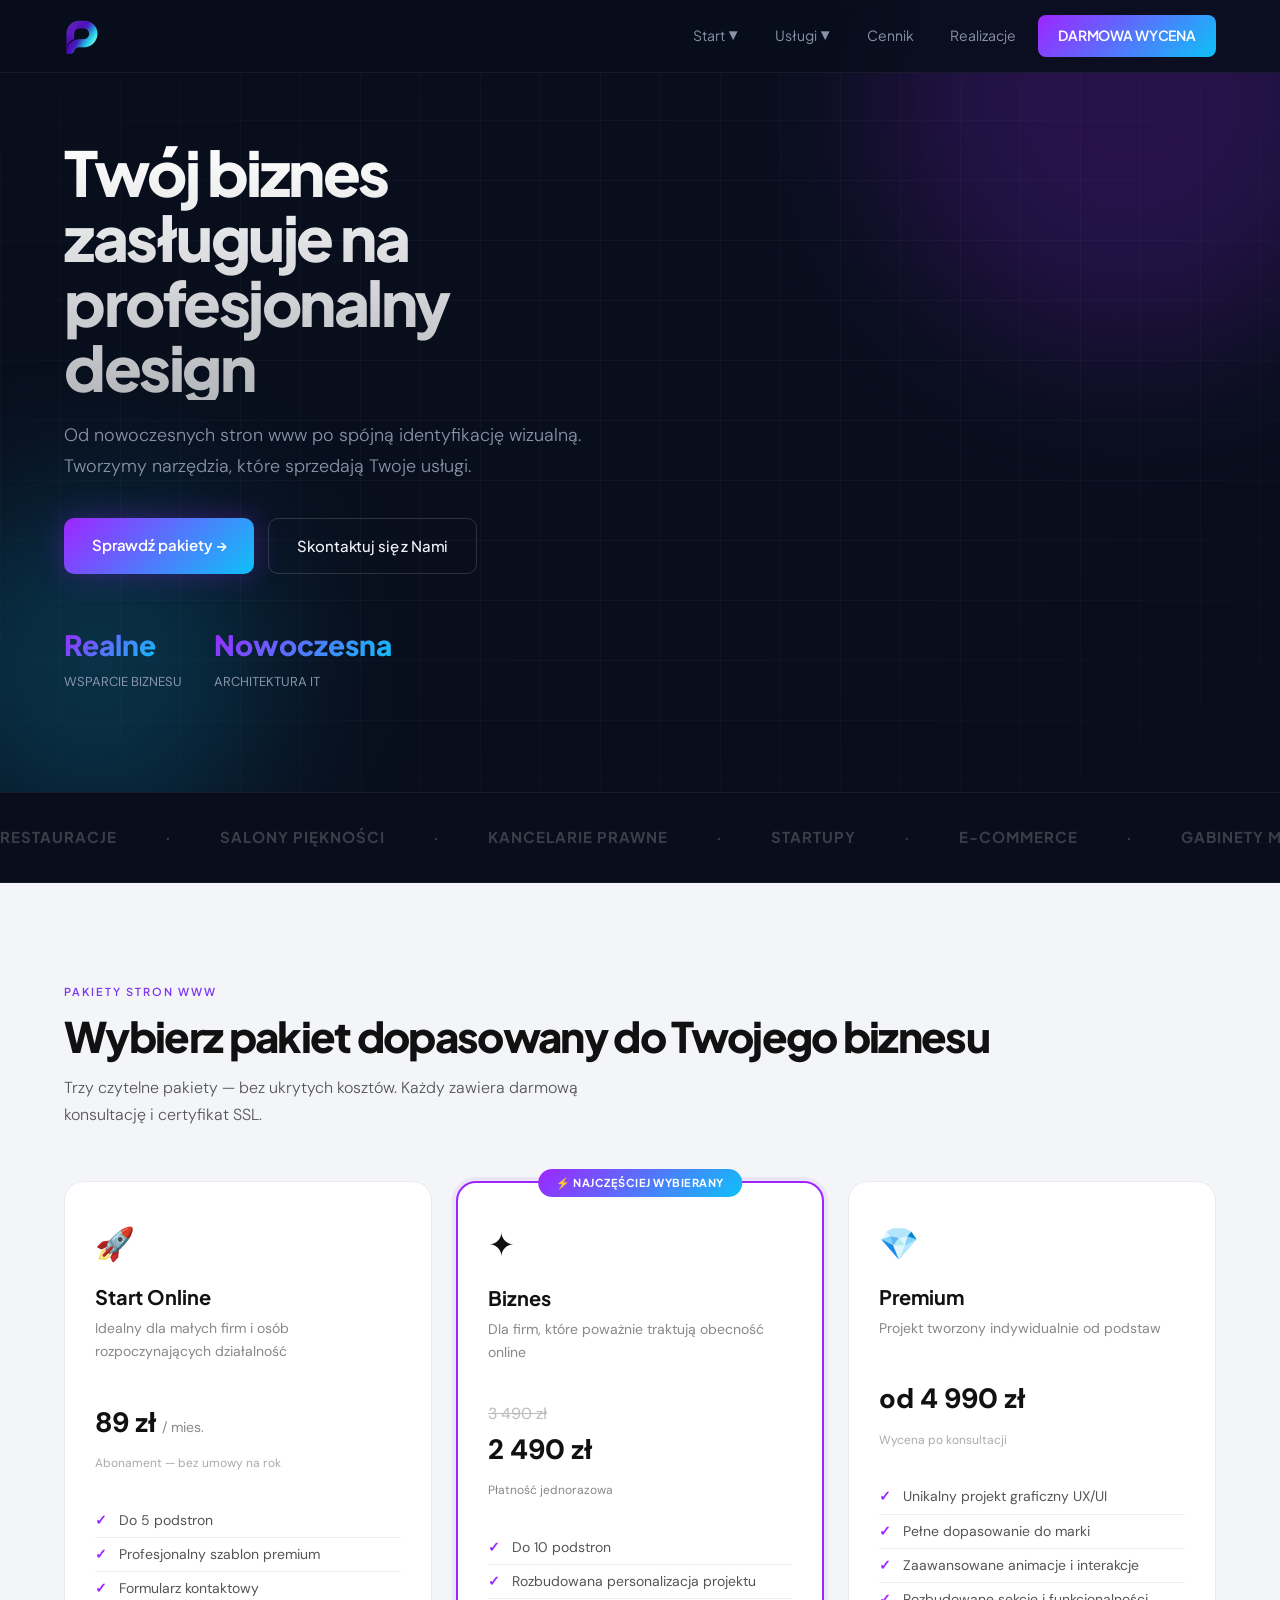
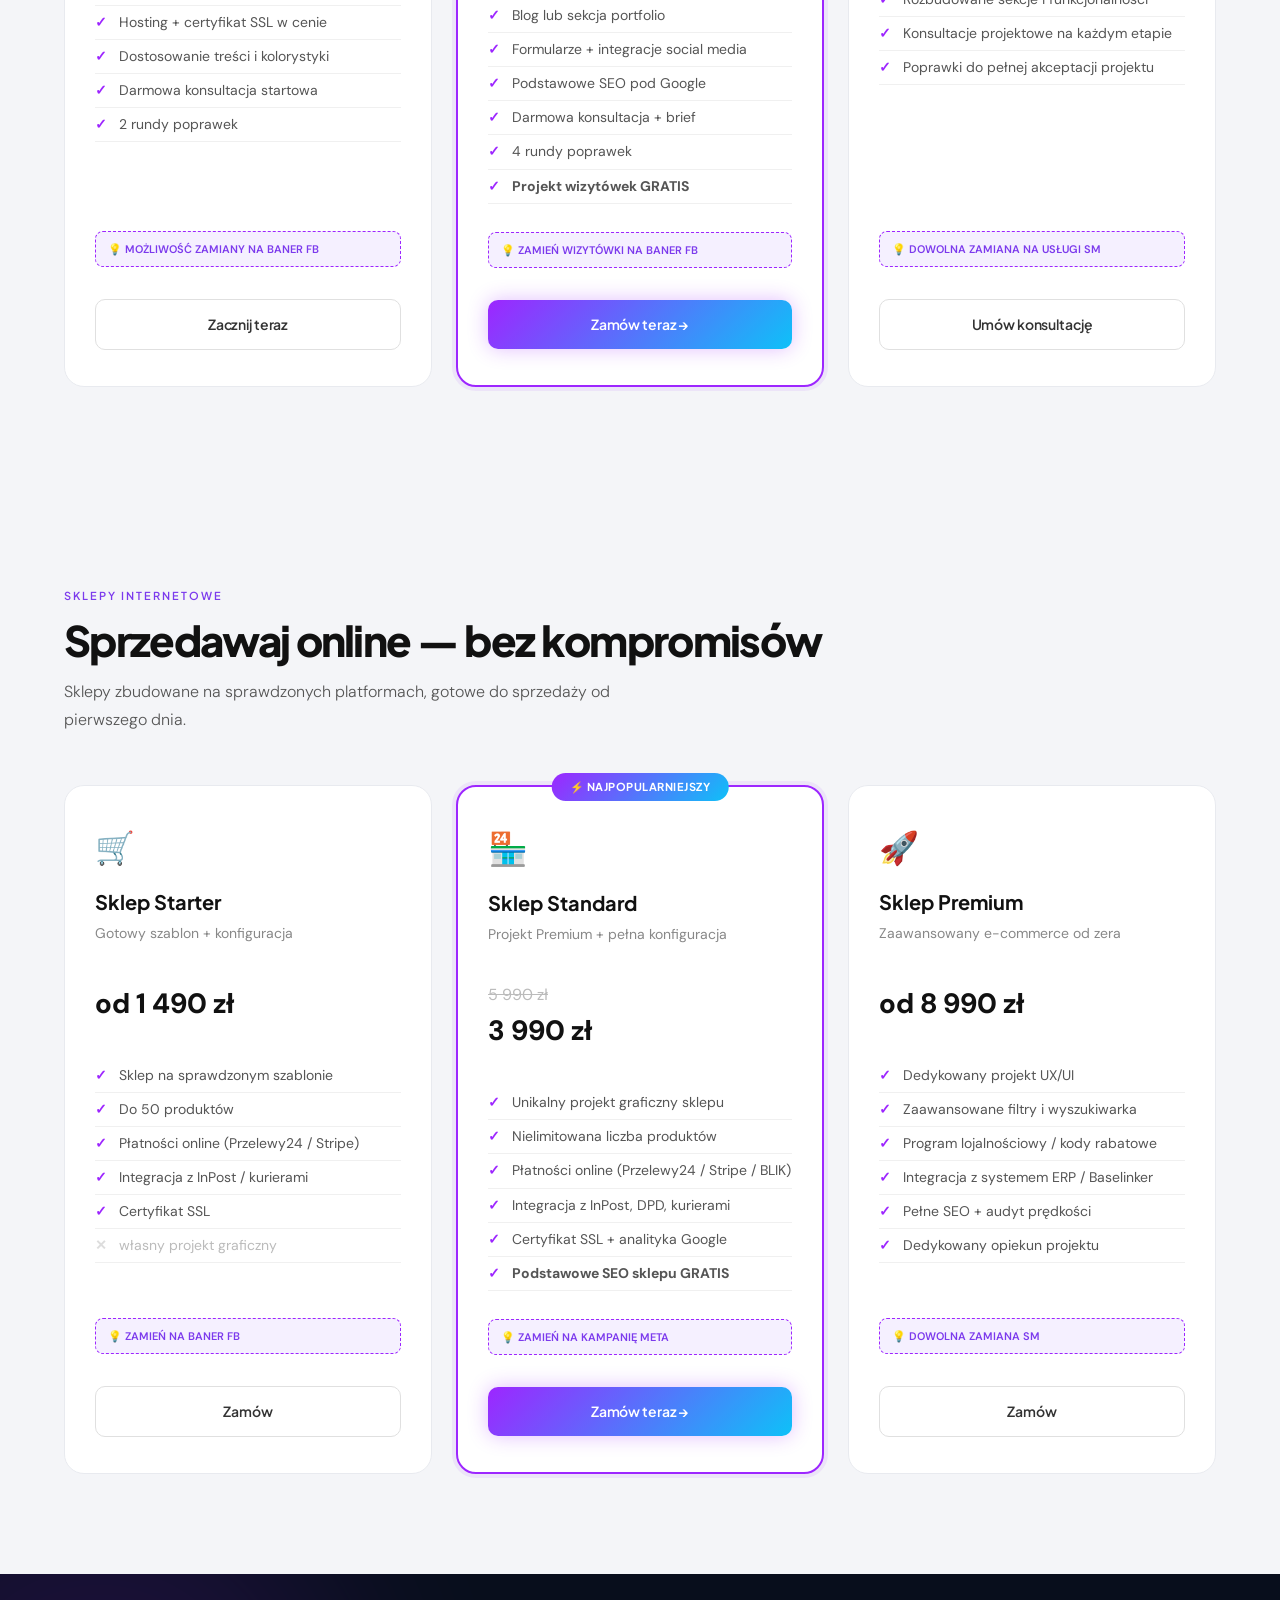
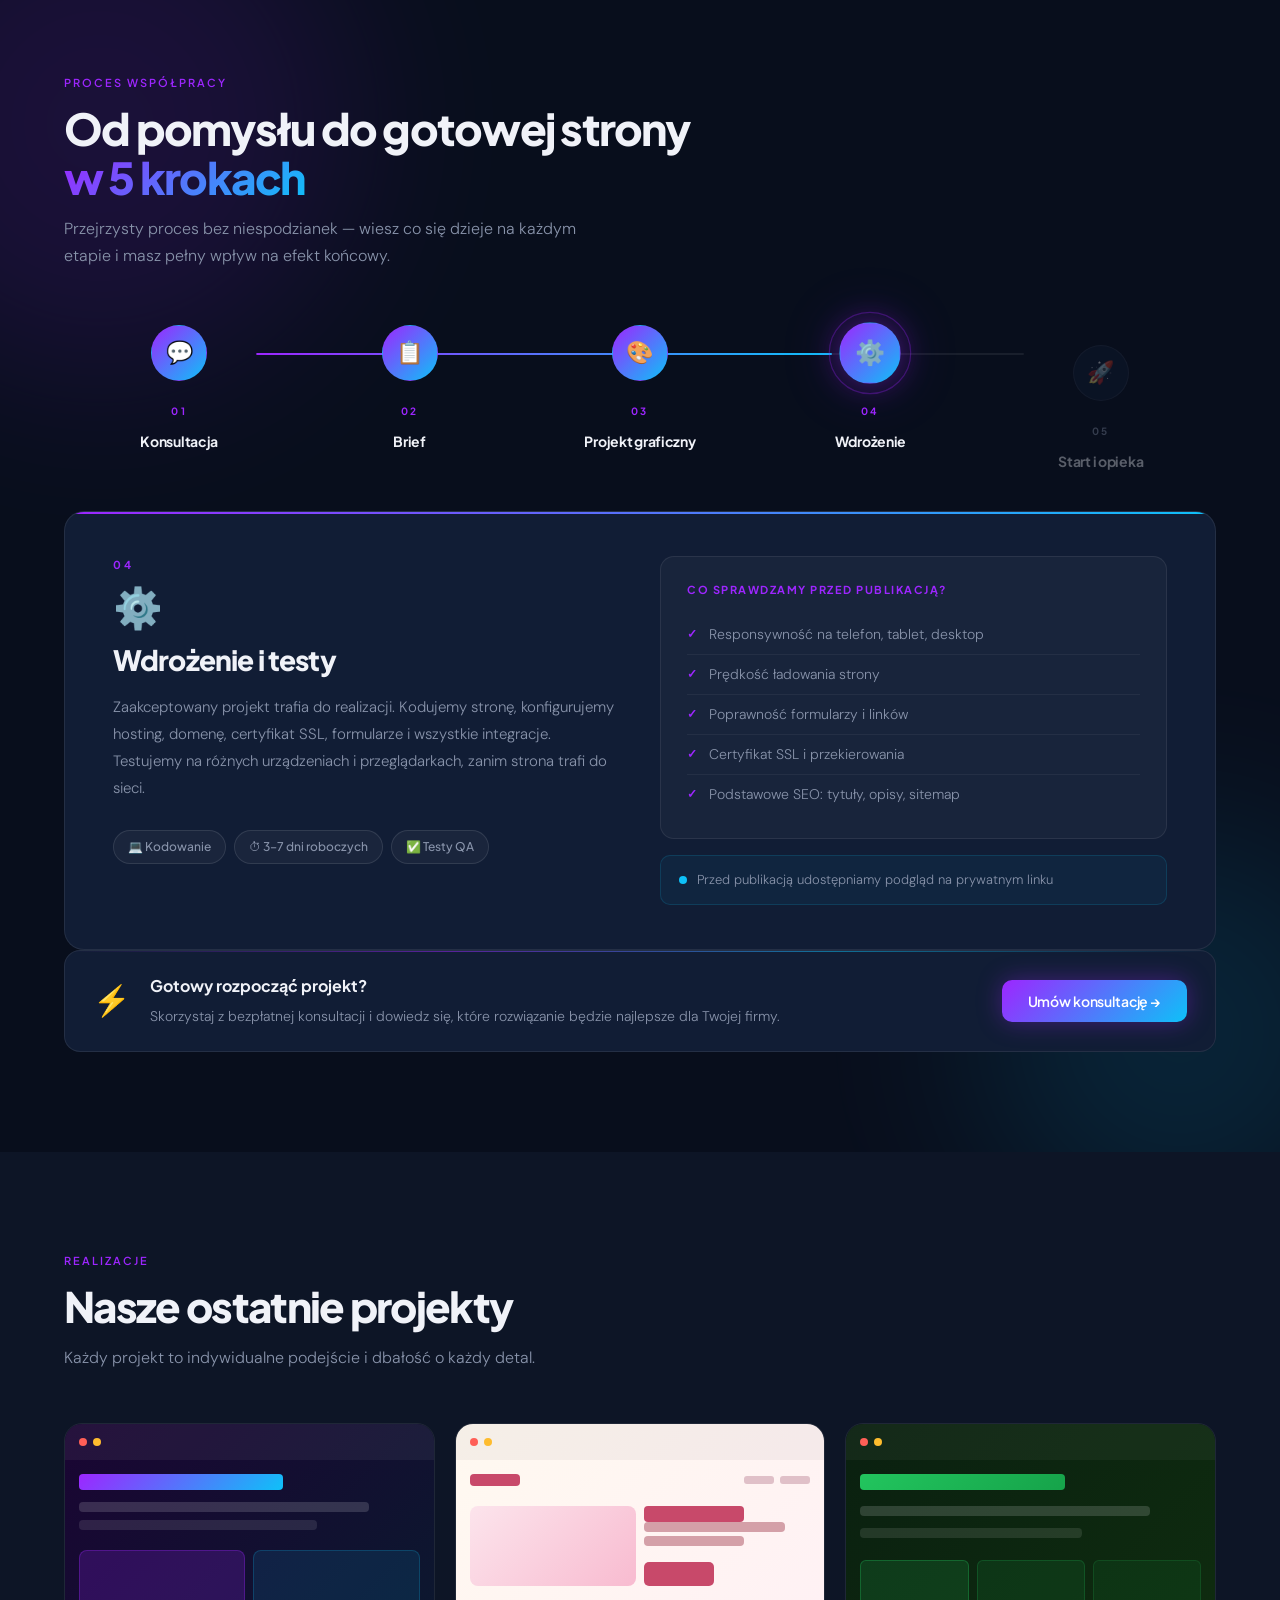
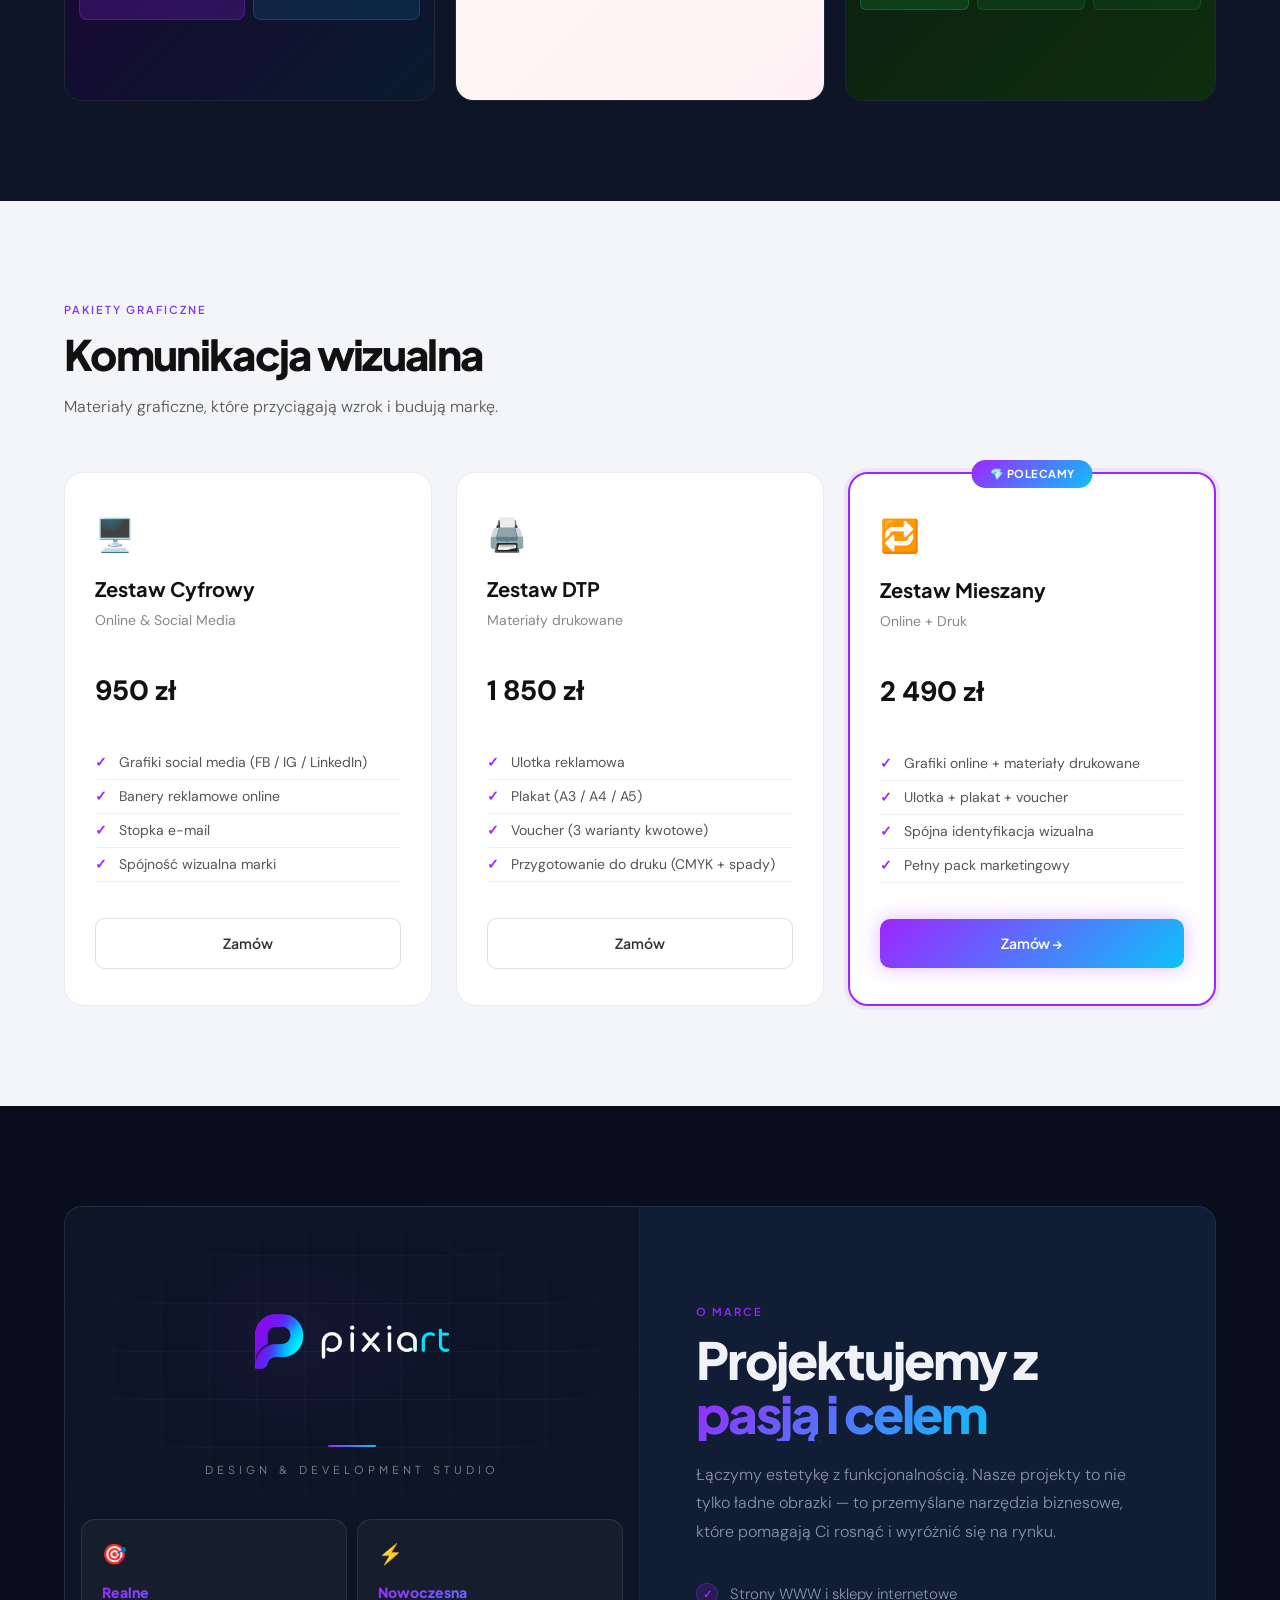
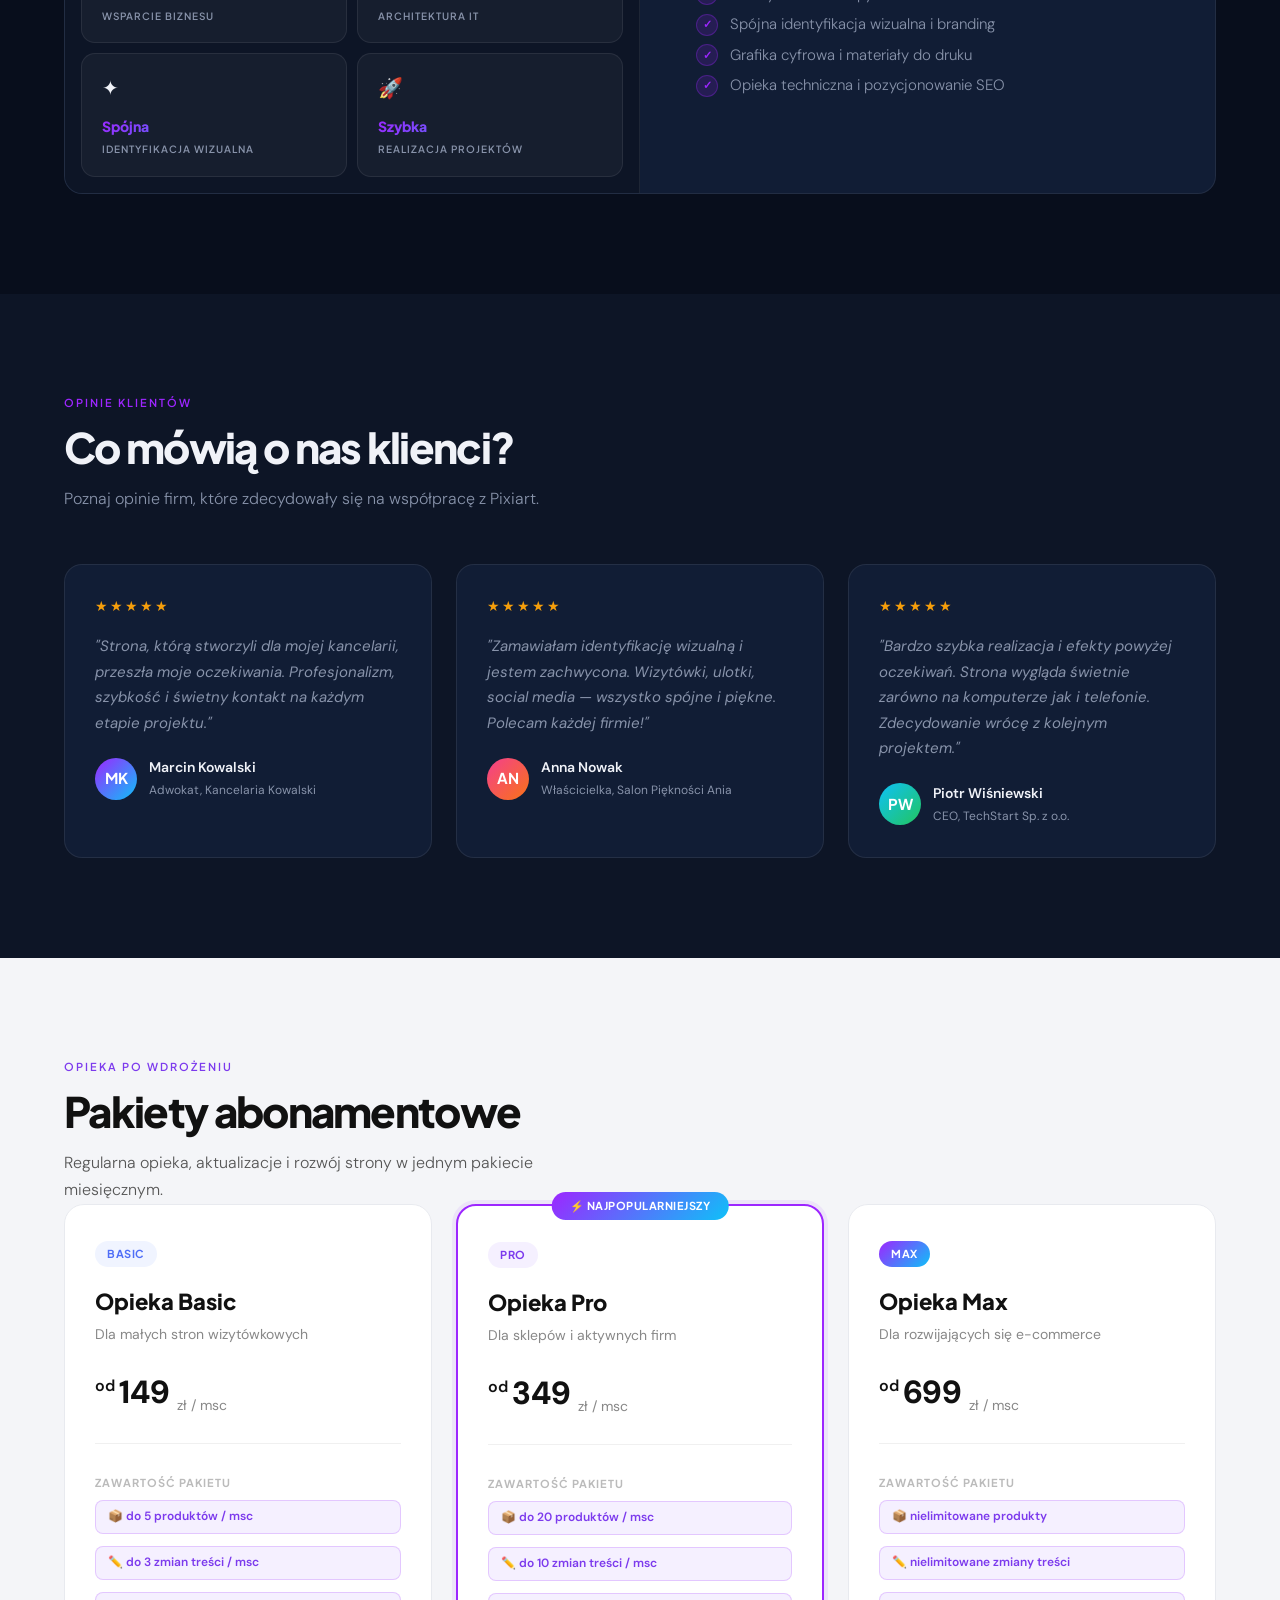
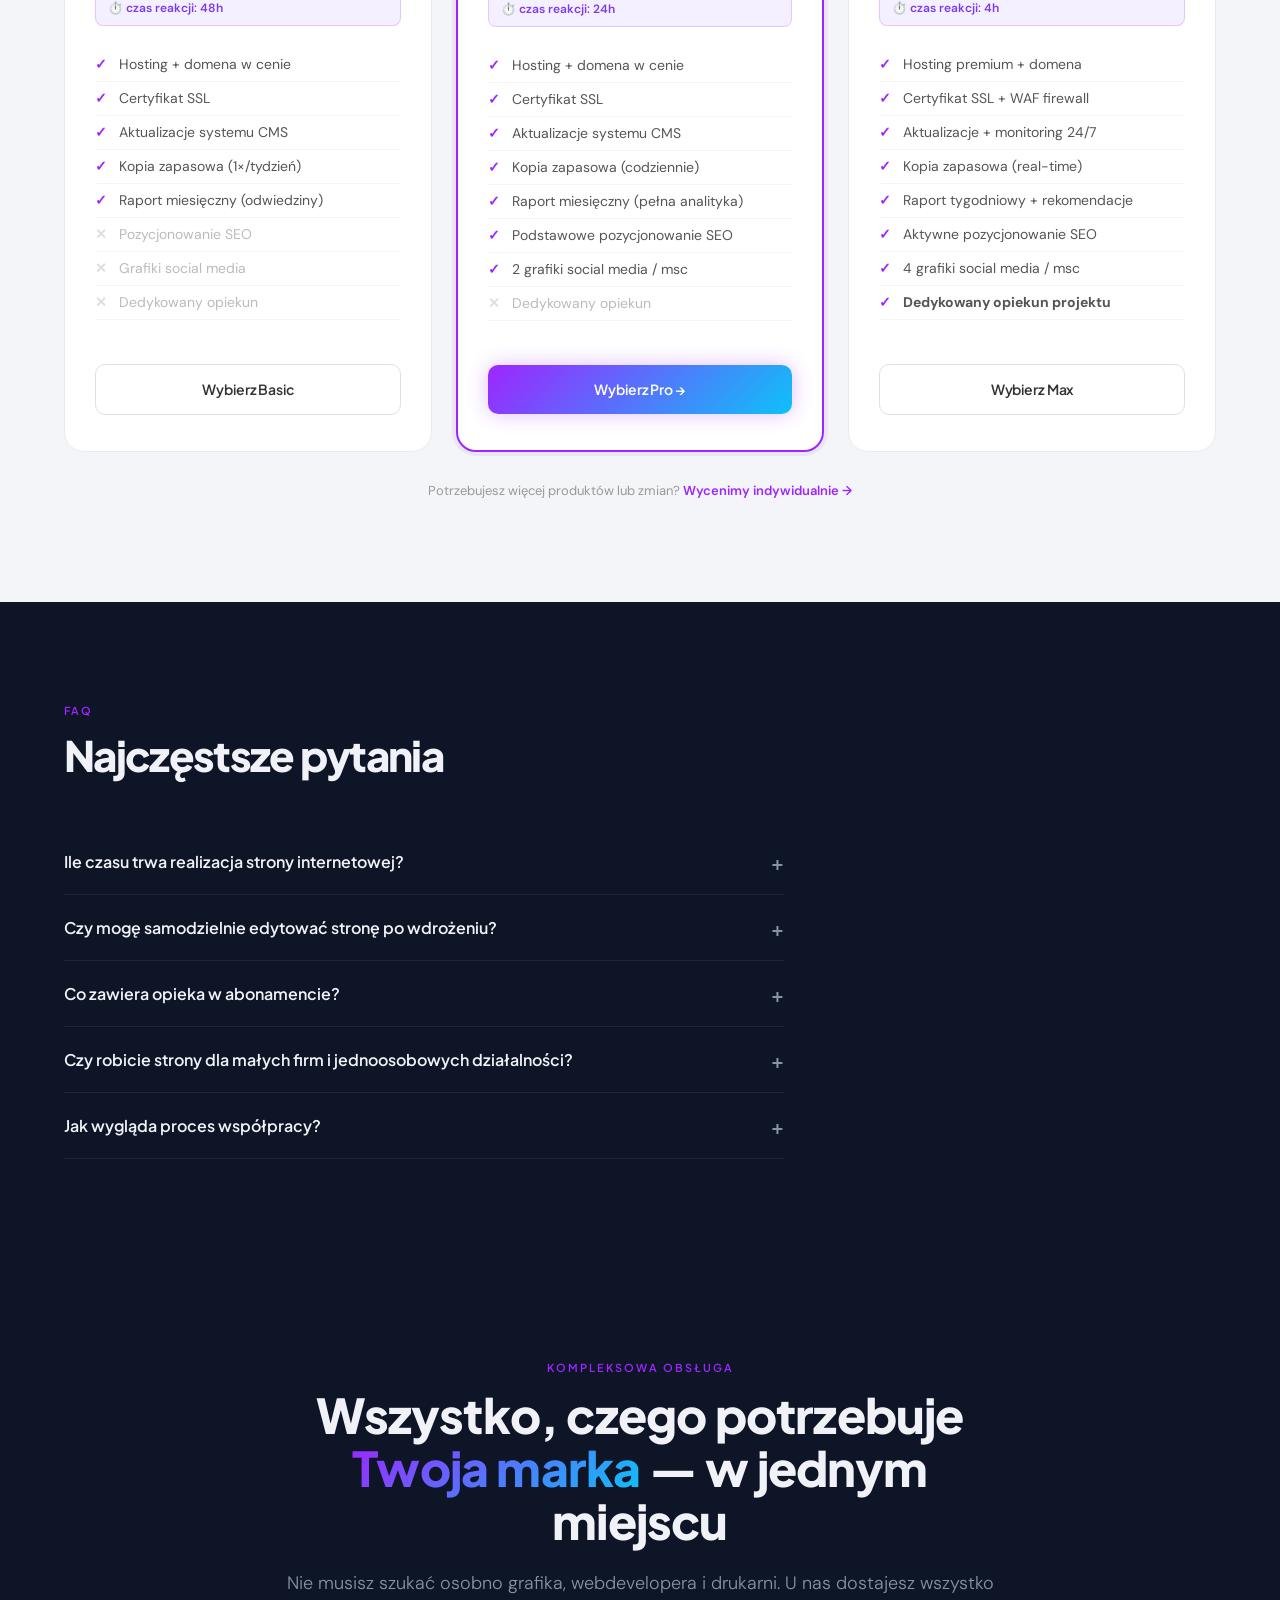
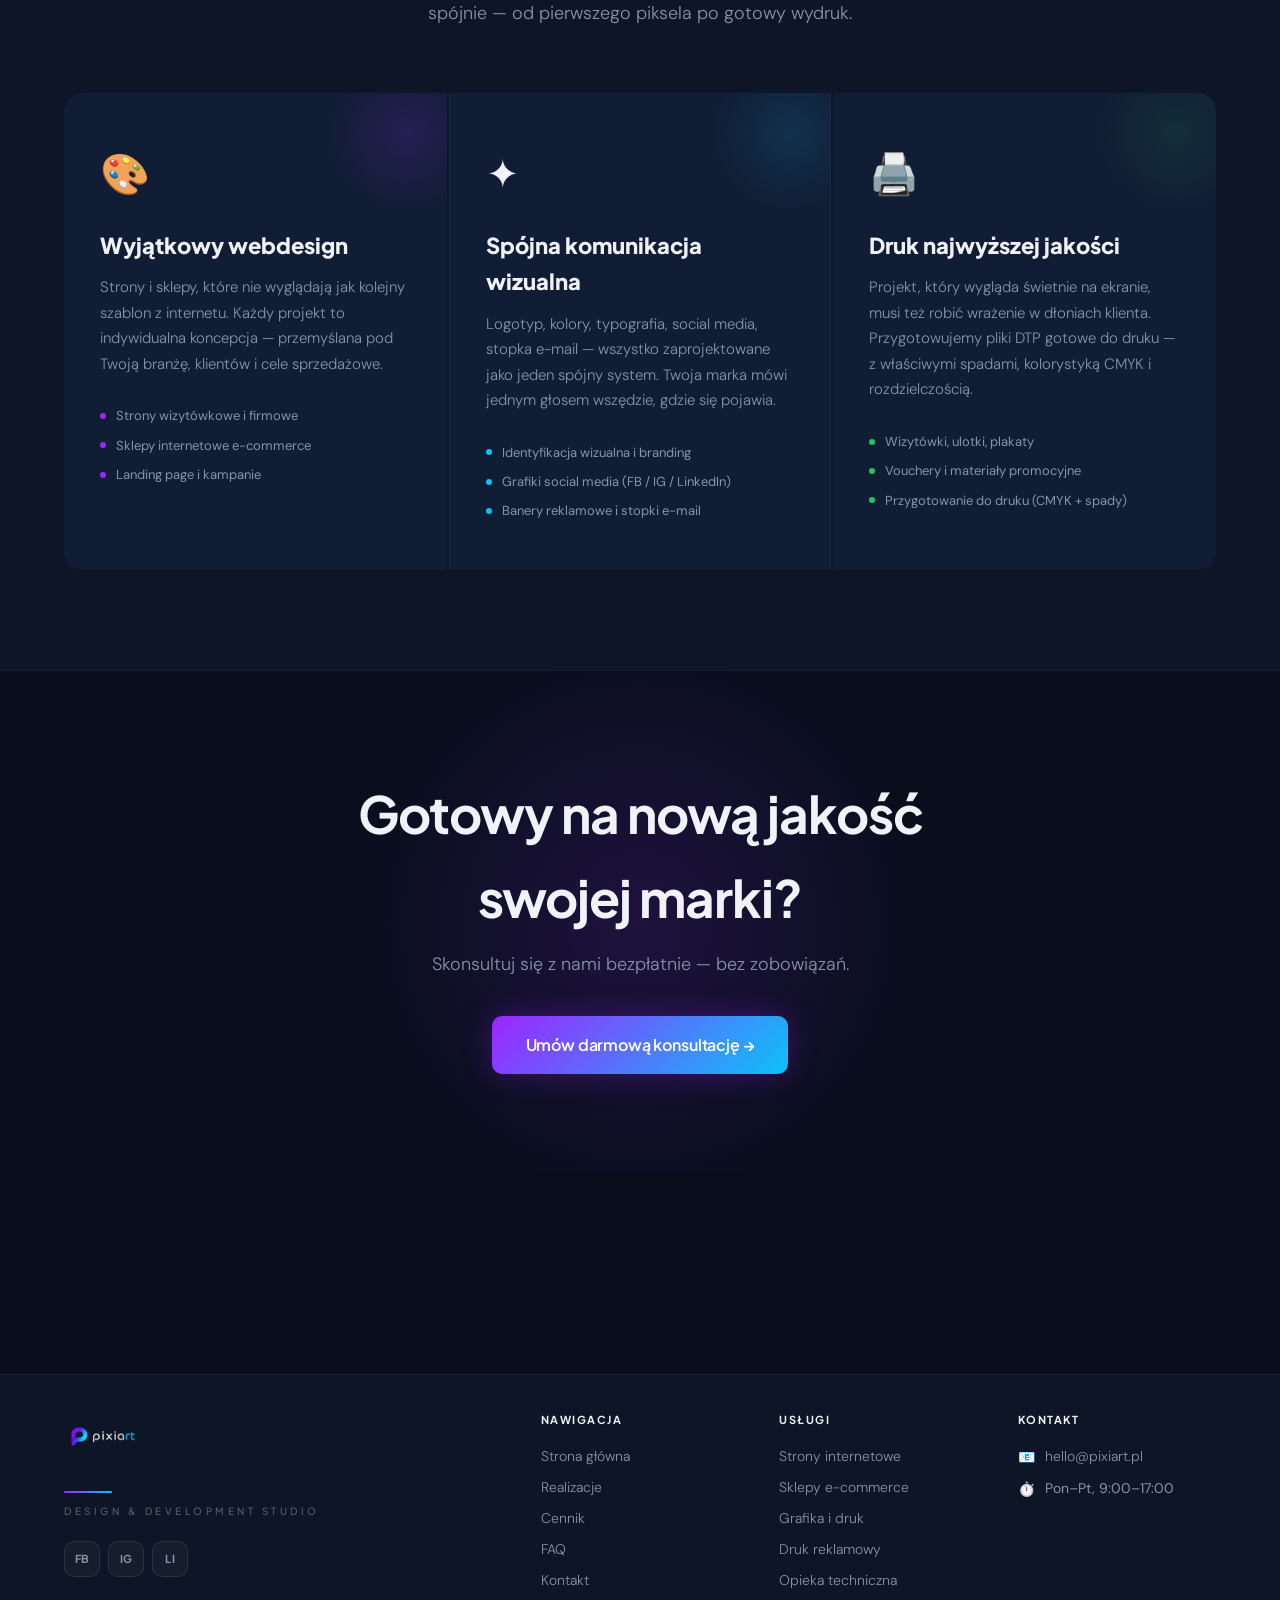
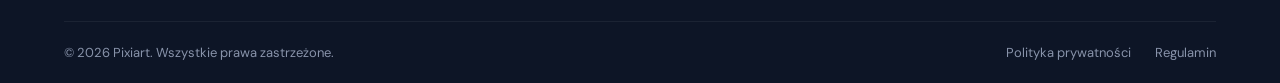
==== commit 4831a112: "no message" ====
--- a/index.html
+++ b/index.html
@@ -970,6 +970,7 @@
           <li><a href="strony.html">Strony internetowe</a></li>
           <li><a href="sklepy.html">Sklepy e-commerce</a></li>
           <li><a href="identyfikacja.html">Grafika i druk</a></li>
+          <li><a href="druk.html">Druk reklamowy</a></li>
           <li><a href="wsparcie.html">Opieka techniczna</a></li>
         </ul>
       </div>
